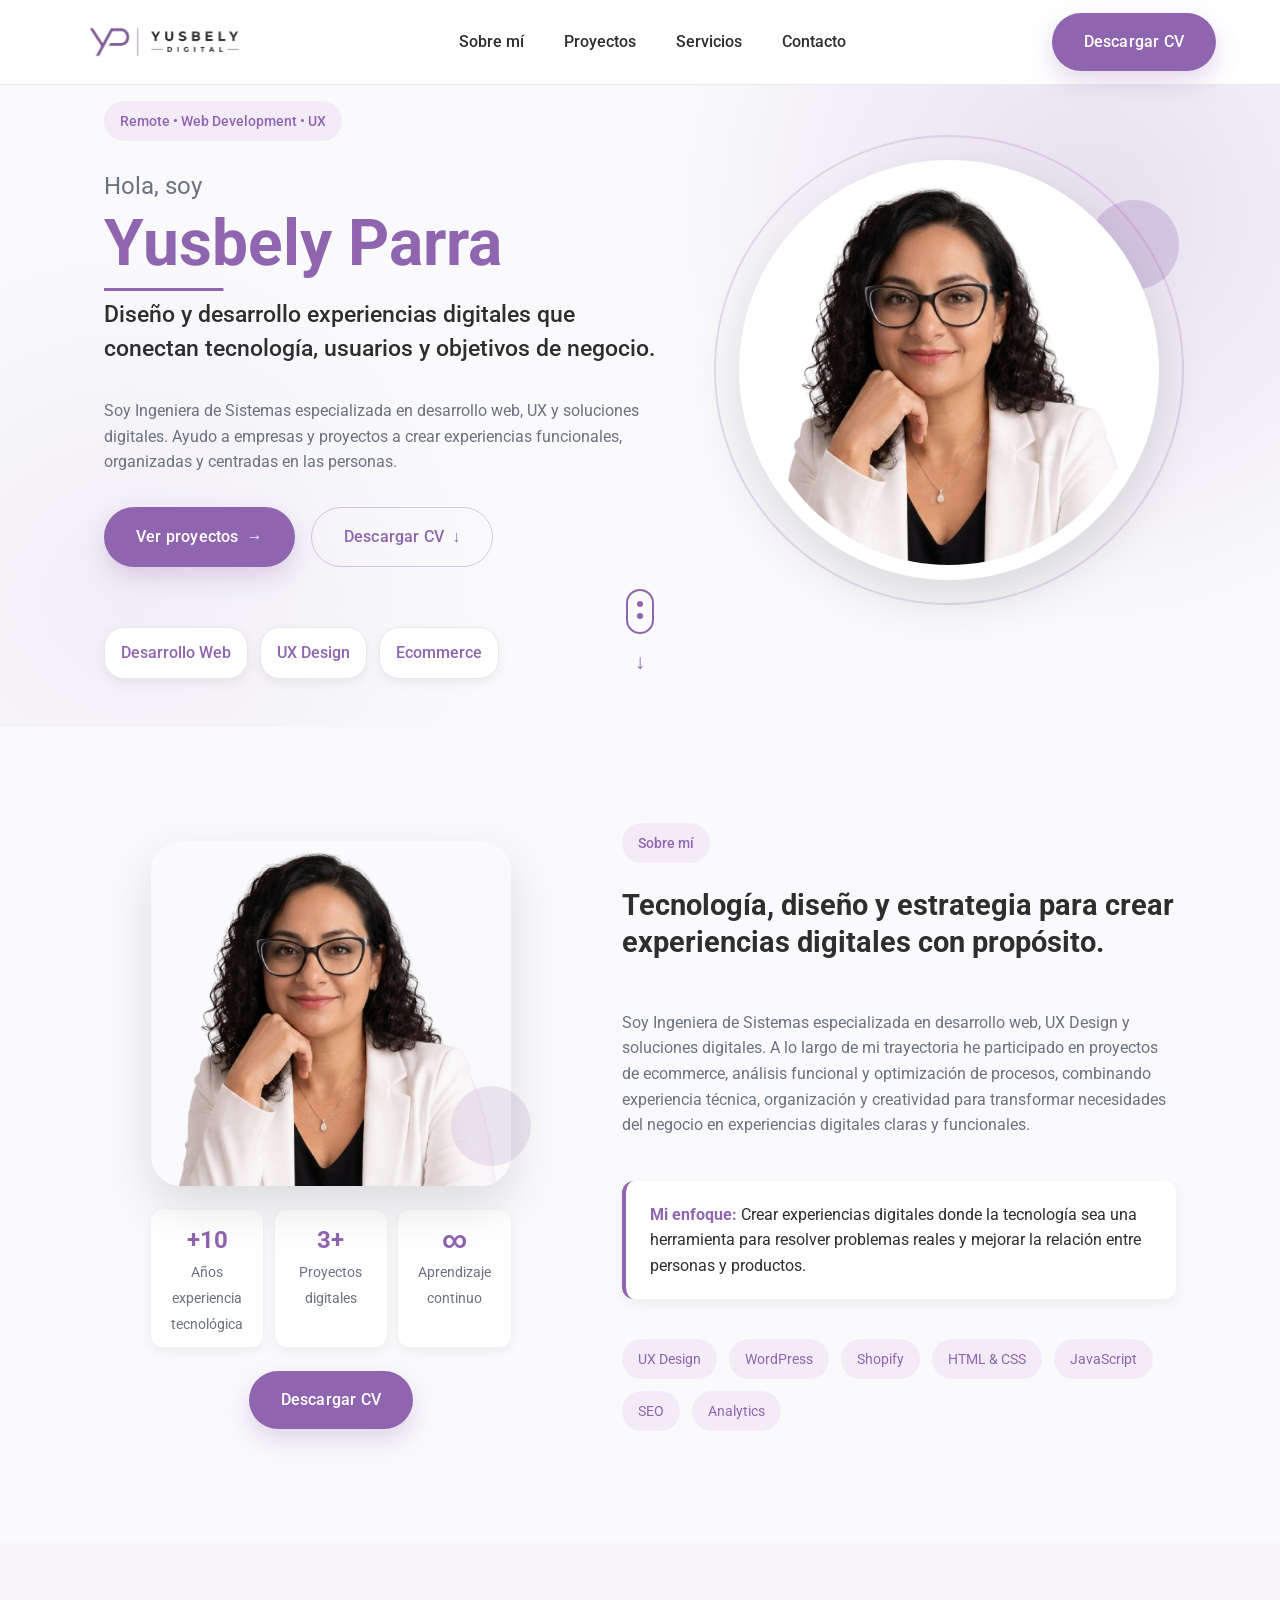
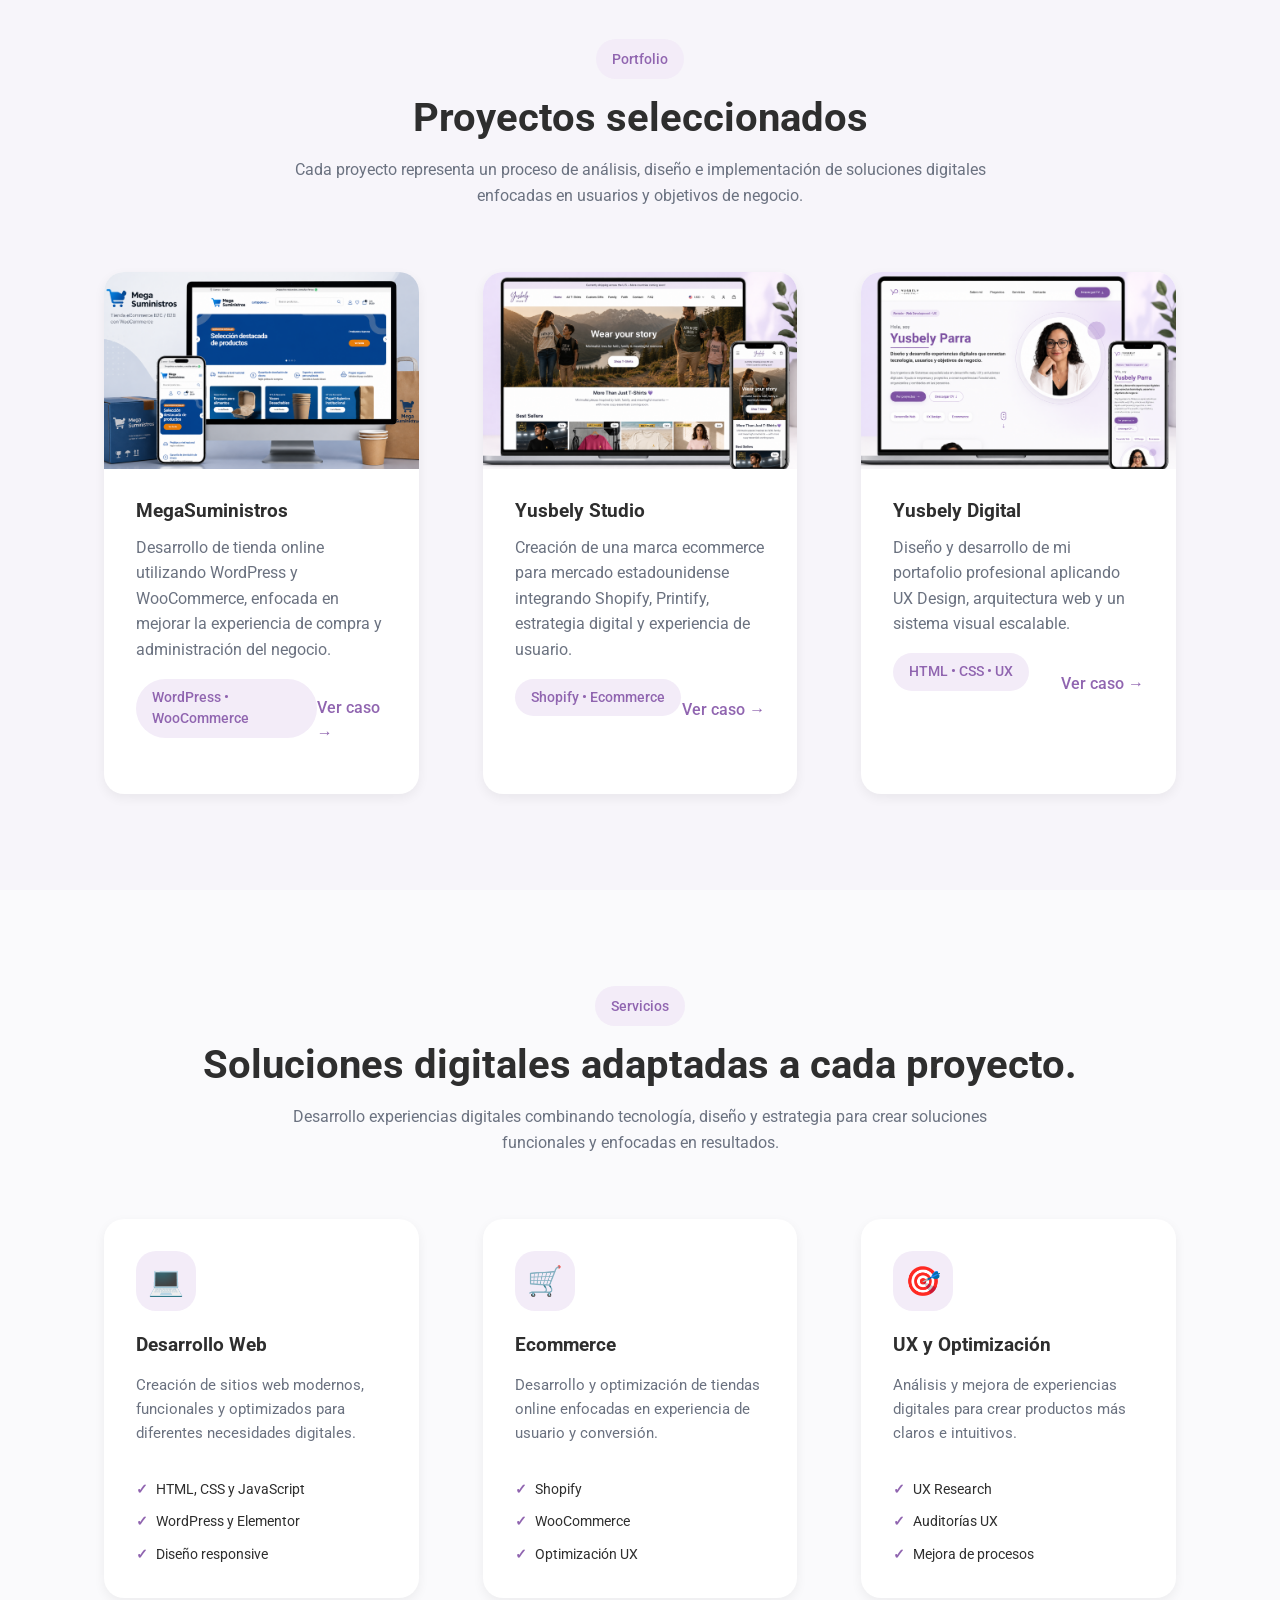
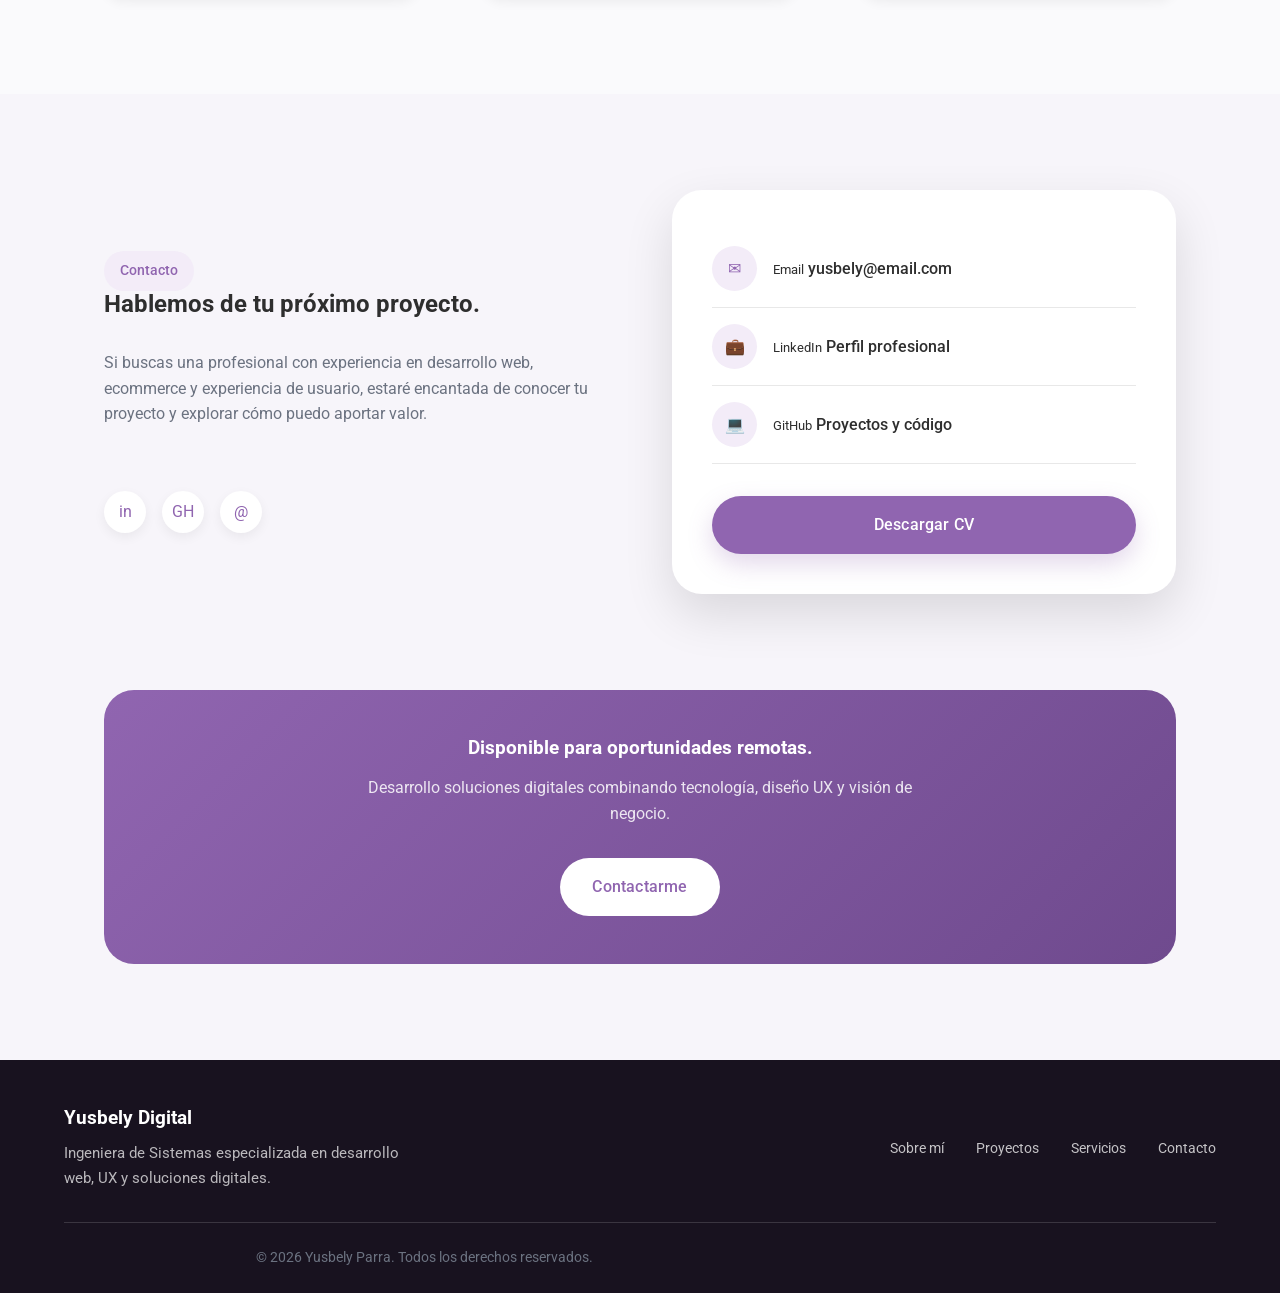
==== index.html @ bcae9390 "Add case study pages for MegaSuministros, Yusbely Digital, and Yusbely Studio; update image assets a" ====
<!DOCTYPE html>
<html lang="es">

<head>

<meta charset="UTF-8">

<meta name="viewport" content="width=device-width, initial-scale=1.0">


<meta name="description"
content="Portafolio profesional de Yusbely Parra, Ingeniera de Sistemas especializada en UX Design, desarrollo web, ecommerce y soluciones digitales.">


<meta name="author" content="Yusbely Parra">


<link rel="icon" href="assets/images/favicon.ico">


<!-- Google Fonts -->

<link rel="preconnect" href="https://fonts.googleapis.com">

<link rel="preconnect" href="https://fonts.gstatic.com" crossorigin>


<link href="https://fonts.googleapis.com/css2?family=Roboto:wght@300;400;500;700&display=swap"
rel="stylesheet">


<!-- Main CSS -->

<link rel="stylesheet" href="assets/css/style.css">


<title>
Yusbely Digital | UX Design & Web Development
</title>


</head>


<body>



<!--==================================================
  HEADER
==================================================-->


<header class="header">


    <div class="container">


        <div class="header-content">



            <!-- Logo -->


            <a href="#" class="logo" aria-label="Yusbely Digital">


                <img 
                src="assets/images/logo.png"
                alt="Yusbely Digital Logo">


            </a>




            <!-- Navigation -->


            <nav class="main-nav" aria-label="Navegación principal">


                <ul class="nav-list">


                    <li>

                        <a href="#about">
                            Sobre mí
                        </a>

                    </li>



                    <li>

                        <a href="#projects">
                            Proyectos
                        </a>

                    </li>



                    <li>

                        <a href="#services">
                            Servicios
                        </a>

                    </li>



                    <li>

                        <a href="#contact">
                            Contacto
                        </a>

                    </li>


                </ul>


            </nav>





            <!-- Header Action -->


            <div class="header-actions">


                <a href="#" class="btn btn-primary">

                    Descargar CV

                </a>


            </div>




        </div>


    </div>


</header>



<main>


<!--==================================================
  HERO
==================================================-->


<section id="hero" class="hero section">


    <div class="container">


        <div class="hero-container">



            <!-- Hero Content -->


            <div class="hero-content">


                <span class="hero-badge">

                    Remote • Web Development • UX

                </span>




                <h1 class="hero-title">


                    <span class="hero-greeting">

                        Hola, soy

                    </span>



                    <span class="hero-title-highlight">

                        Yusbely Parra

                    </span>


                </h1>





                <h2 class="hero-lead">


                    Diseño y desarrollo experiencias digitales
                    que conectan tecnología, usuarios y objetivos
                    de negocio.


                </h2>



                <p class="hero-description">


                    Soy Ingeniera de Sistemas especializada en desarrollo web,
                    UX y soluciones digitales. Ayudo a empresas y proyectos a
                    crear experiencias funcionales, organizadas y centradas en
                    las personas.


                </p>



                <div class="hero-actions">



                    <a href="#projects" class="btn btn-primary">

                      Ver proyectos

                    <span>→</span>

                    </a>




                    <a href="#" class="btn btn-secondary">

                      Descargar CV

                    <span>↓</span>

                    </a>



                </div>




                <div class="hero-highlights">



                    <div class="highlight-item">
                        Desarrollo Web
                    </div>


                    <div class="highlight-item">
                        UX Design
                    </div>


                    <div class="highlight-item">
                        Ecommerce
                    </div>




                </div>





            </div>



            <!-- Hero Visual -->



            <div class="hero-visual">



                <div class="hero-image-wrapper">


                    <img
                    src="assets/images/profile.png"
                    alt="Yusbely Parra profesional UX y desarrollo web"
                    class="hero-image">



                </div>



            </div>





        </div>




        <!-- Scroll Indicator -->


        <div class="hero-scroll">


            <a href="#about"
            aria-label="Continuar a sección Sobre mí">


                <span></span>


            </a>


        </div>





    </div>



</section>

<!-- Componente Nro. 1 About -->

<!--==================================================
  ABOUT
==================================================-->


<section id="about" class="about section">


    <div class="container">


        <div class="about-container">



            <!-- About Image -->


            <div class="about-image">

              <div class="about-photo">


             <img
              src="assets/images/profile.png"
              alt="Yusbely Parra Ingeniera de Sistemas y UX Designer">


            </div>
              
              
              
              
                <!-- Stats -->


                <div class="about-stats">



                    <div class="about-stat">


                        <span class="about-stat-number">

                            +10

                        </span>


                        <span class="about-stat-label">

                            Años experiencia tecnológica

                        </span>


                    </div>



                    <div class="about-stat">


                        <span class="about-stat-number">

                            3+

                        </span>


                        <span class="about-stat-label">

                            Proyectos digitales

                        </span>


                    </div>


                    <div class="about-stat">


                        <span class="about-stat-number">

                            ∞

                        </span>


                        <span class="about-stat-label">

                            Aprendizaje continuo

                        </span>


                    </div>



                </div>



                <a href="#" class="btn btn-primary">


                    Descargar CV


                </a>



            </div>


            <!-- About Content -->


            <div class="about-content">



                <div class="section-header">



                    <span class="section-badge">

                        Sobre mí

                    </span>


                    <h2 class="section-title">


                        Tecnología, diseño y estrategia para crear
                        experiencias digitales con propósito.


                    </h2>


                </div>


            <p class="section-description">

    Soy Ingeniera de Sistemas especializada en desarrollo web,
    UX Design y soluciones digitales. A lo largo de mi trayectoria
    he participado en proyectos de ecommerce, análisis funcional
    y optimización de procesos, combinando experiencia técnica,
    organización y creatividad para transformar necesidades del
    negocio en experiencias digitales claras y funcionales.

           </p>



                <!-- Professional Highlight -->


                <div class="about-highlight">

                    <strong>

                        Mi enfoque:

                    </strong>

                    Crear experiencias digitales donde la tecnología sea
                    una herramienta para resolver problemas reales y mejorar
                    la relación entre personas y productos.


                </div>



                <!-- Skills -->


                <div class="about-skills">



                    <span>
                        UX Design
                    </span>



                    <span>
                        WordPress
                    </span>



                    <span>
                        Shopify
                    </span>



                    <span>
                        HTML & CSS
                    </span>



                    <span>
                        JavaScript
                    </span>



                    <span>
                        SEO
                    </span>



                    <span>
                        Analytics
                    </span>



                </div>



            </div>






        </div>



    </div>



</section>


<!-- Componente Nro. 2 Projects -->

<!--==================================================
  PROJECTS
==================================================-->


<!-- ================================================
     PROJECTS SECTION
================================================ -->


<section id="projects" class="section projects">


    <div class="container">


        <!-- Section Header -->

        <div class="section-header">


            <span class="section-badge">

                Portfolio

            </span>


            <h2 class="section-title">

                Proyectos seleccionados

            </h2>


            <p class="section-description">

                Cada proyecto representa un proceso de análisis,
                diseño e implementación de soluciones digitales
                enfocadas en usuarios y objetivos de negocio.

            </p>


        </div>




        <!-- Projects Grid -->


        <div class="projects-grid">



            <!-- Project 1 -->


            <article class="project-card">


                <div class="project-image">


                    <img 
                    src="assets/images/megasuministros.png"
                    alt="Proyecto MegaSuministros ecommerce">


                </div>



                <div class="project-content">


                    <h3>

                        MegaSuministros

                    </h3>



                    <p>

                        Desarrollo de tienda online utilizando
                        WordPress y WooCommerce, enfocada en mejorar
                        la experiencia de compra y administración
                        del negocio.

                    </p>



                    <div class="project-meta">


                        <span class="project-category">

                            WordPress • WooCommerce

                        </span>


            <a href="projects/mega-suministros.html" class="project-link">
                    Ver caso →
            </a>


                    </div>


                </div>


            </article>





            <!-- Project 2 -->


            <article class="project-card">


                <div class="project-image">


                    <img 
                    src="assets/images/yusbelystudio.png"
                    alt="Proyecto Yusbely Studio ecommerce">


                </div>



                <div class="project-content">


                    <h3>

                        Yusbely Studio

                    </h3>



                    <p>

                        Creación de una marca ecommerce para
                        mercado estadounidense integrando Shopify,
                        Printify, estrategia digital y experiencia
                        de usuario.

                    </p>



                    <div class="project-meta">


                        <span class="project-category">

                            Shopify • Ecommerce

                        </span>



                        <a href="projects/yusbely-studio.html" class="project-link">

                            Ver caso →

                        </a>


                    </div>


                </div>


            </article>





            <!-- Project 3 -->


            <article class="project-card">


                <div class="project-image">


                    <img 
                    src="assets/images/yusbelydigital.png"
                    alt="Proyecto portafolio Yusbely Digital">


                </div>



                <div class="project-content">


                    <h3>

                        Yusbely Digital

                    </h3>



                    <p>

                        Diseño y desarrollo de mi portafolio
                        profesional aplicando UX Design,
                        arquitectura web y un sistema visual
                        escalable.

                    </p>



                    <div class="project-meta">


                        <span class="project-category">

                            HTML • CSS • UX

                        </span>



                        <a href="projects/yusbely-digital.html" class="project-link">

                            Ver caso →

                        </a>


                    </div>


                </div>


            </article>



        </div>


    </div>


</section>

<!-- Componente Nro. 3 Services -->


<!--==================================================
  SERVICES
==================================================-->


<!-- ================================================
     SERVICES SECTION
================================================ -->


<section id="services" class="section services">


<div class="container">


    <!-- Section Header -->


    <div class="section-header">


        <span class="section-badge">

            Servicios

        </span>


        <h2 class="section-title">

            Soluciones digitales adaptadas a cada proyecto.

        </h2>


        <p class="section-description">

            Desarrollo experiencias digitales combinando
            tecnología, diseño y estrategia para crear
            soluciones funcionales y enfocadas en resultados.

        </p>


    </div>




    <!-- Services Grid -->


    <div class="services-grid">



        <!-- Service 1 -->


        <article class="service-card">


            <div class="service-icon">

                💻

            </div>


            <h3>

                Desarrollo Web

            </h3>


            <p>

                Creación de sitios web modernos,
                funcionales y optimizados para
                diferentes necesidades digitales.

            </p>



            <ul class="service-list">


                <li>

                    HTML, CSS y JavaScript

                </li>


                <li>

                    WordPress y Elementor

                </li>


                <li>

                    Diseño responsive

                </li>


            </ul>


        </article>





        <!-- Service 2 -->


        <article class="service-card">


            <div class="service-icon">

                🛒

            </div>


            <h3>

                Ecommerce

            </h3>


            <p>

                Desarrollo y optimización de tiendas
                online enfocadas en experiencia de
                usuario y conversión.

            </p>



            <ul class="service-list">


                <li>

                    Shopify

                </li>


                <li>

                    WooCommerce

                </li>


                <li>

                    Optimización UX

                </li>


            </ul>


        </article>





        <!-- Service 3 -->


        <article class="service-card">


            <div class="service-icon">

                🎯

            </div>


            <h3>

                UX y Optimización

            </h3>


            <p>

                Análisis y mejora de experiencias
                digitales para crear productos más
                claros e intuitivos.

            </p>



            <ul class="service-list">


                <li>

                    UX Research

                </li>


                <li>

                    Auditorías UX

                </li>


                <li>

                    Mejora de procesos

                </li>


            </ul>


        </article>



    </div>


</div>


</section>



<!-- Componente Nro. 4 Contact -->

<!--==================================================
  CONTACT
==================================================-->


<!-- ================================================
     CONTACT SECTION
================================================ -->


<section id="contact" class="section contact">


<div class="container">


<div class="contact-container">



    <!-- Contact Content -->


    <div class="contact-content">


        <span class="section-badge">

            Contacto

        </span>



        <h2>

            Hablemos de tu próximo proyecto.

        </h2>



        <p>

            Si buscas una profesional con experiencia en
            desarrollo web, ecommerce y experiencia de usuario,
            estaré encantada de conocer tu proyecto y explorar
            cómo puedo aportar valor.

        </p>



        <div class="social-links">


            <a href="#" aria-label="LinkedIn">

                in

            </a>



            <a href="#" aria-label="GitHub">

                GH

            </a>



            <a href="#" aria-label="Email">

                @

            </a>


        </div>


    </div>





    <!-- Contact Card -->


    <div class="contact-card">


        <div class="contact-item">


            <div class="contact-icon">

                ✉

            </div>


            <div>

                <small>Email</small>

                <a href="#">

                    yusbely@email.com

                </a>

            </div>


        </div>





        <div class="contact-item">


            <div class="contact-icon">

                💼

            </div>


            <div>

                <small>LinkedIn</small>

                <a href="#">

                    Perfil profesional

                </a>

            </div>


        </div>





        <div class="contact-item">


            <div class="contact-icon">

                💻

            </div>


            <div>

                <small>GitHub</small>

                <a href="#">

                    Proyectos y código

                </a>

            </div>


        </div>





        <a href="#" class="btn btn-primary">

            Descargar CV

        </a>


    </div>



</div>




<!-- Final CTA -->


<div class="contact-cta">


    <h3>

        Disponible para oportunidades remotas.

    </h3>



    <p>

        Desarrollo soluciones digitales combinando
        tecnología, diseño UX y visión de negocio.

    </p>



    <a href="#" class="btn btn-secondary">

        Contactarme

    </a>


</div>



</div>


</section>



<!--==================================================
  FOOTER
==================================================-->



<!-- ================================================
     FOOTER
================================================ -->


<footer class="footer">


<div class="container">


    <div class="footer-container">


        <!-- Brand -->


        <div class="footer-brand">


            <h3>

                Yusbely Digital

            </h3>



            <p>

                Ingeniera de Sistemas especializada en
                desarrollo web, UX y soluciones digitales.

            </p>


        </div>





        <!-- Navigation -->


        <nav class="footer-nav">


            <a href="#about">

                Sobre mí

            </a>



            <a href="#projects">

                Proyectos

            </a>



            <a href="#services">

                Servicios

            </a>



            <a href="#contact">

                Contacto

            </a>


        </nav>



    </div>




    <!-- Bottom -->


    <div class="footer-bottom">


        <p>

            © 2026 Yusbely Parra.
            Todos los derechos reservados.

        </p>


    </div>



</div>


</footer>

</body>

</html>
---- assets/css/style.css ----
/*==================================================
  YUSBELY DIGITAL
  Portfolio Website

  Author: Yusbely Parra
  Design System: YD Design System
  Version: 2.0

  Description:
  Official stylesheet for the Yusbely Digital portfolio.
  Built following a scalable component-based architecture,
  focused on maintainability, accessibility and performance.
==================================================*/


/*==================================================
  TABLE OF CONTENTS
====================================================

1. Foundation
2. Reset
3. Base
4. Typography
5. Layout
6. Components
7. Header
8. Hero
9. About
10. Projects
11. Services
12. Contact
13. Footer
14. Utilities
15. Responsive

==================================================*/


/*==================================================
  1. FOUNDATION
==================================================*/

:root {

    /*==================================================
      Brand Colors
    ==================================================*/

    --color-primary: #9065B0;
    --color-primary-dark: #6F4A8E;
    --color-primary-light: #F3ECF8;
    

/*==================================================
  Neutral Colors
==================================================*/

    --color-white: #FFFFFF;
    --color-background: #FAFAFC;
    --color-section: #F7F5FA;
    --color-border: #E8E8E8;

    /*==================================================
      Text Colors
    ==================================================*/

    --color-text: #2E2E2E;
    --color-text-light: #6B7280;

    /*==================================================
      Typography
    ==================================================*/

    --font-family: "Roboto", sans-serif;

    --font-size-xs: .875rem;
    --font-size-sm: 1rem;
    --font-size-md: 1.125rem;
    --font-size-lg: 1.5rem;
    --font-size-xl: 2.5rem;
    --font-size-xxl: 3.5rem;

    --font-light: 300;
    --font-regular: 400;
    --font-medium: 500;
    --font-bold: 700;

    /*==================================================
      Layout
    ==================================================*/

    --container-width: 1200px;
    --text-width: 720px;

    /*==================================================
      Spacing System
    ==================================================*/

    --space-xs: .5rem;
    --space-sm: 1rem;
    --space-md: 2rem;
    --space-lg: 4rem;
    --space-xl: 6rem;

    /*==================================================
      Border Radius
    ==================================================*/

    --border-radius-sm: 8px;
    --border-radius: 12px;
    --border-radius-lg: 20px;
    --border-radius-full: 999px;

    /*==================================================
      Shadows
    ==================================================*/

    --shadow-sm: 0 4px 12px rgba(0,0,0,.06);
    --shadow-md: 0 8px 24px rgba(0,0,0,.10);
    --shadow-lg: 0 20px 50px rgba(0,0,0,.12);

    /*==================================================
      Transitions
    ==================================================*/

    --transition-fast: .2s ease;
    --transition: .3s ease;
    --transition-slow: .5s ease;

}



/*==================================================
  2. RESET
==================================================*/

*,
*::before,
*::after {

    margin: 0;
    padding: 0;
    box-sizing: border-box;

}

html {

    scroll-behavior: smooth;

}

body {

    min-height: 100vh;

}

img {

    display: block;
    max-width: 100%;

}

picture {

    display: block;

}

a {

    text-decoration: none;
    color: inherit;

}

ul,
ol {

    list-style: none;

}

button,
input,
textarea,
select {

    font: inherit;

}

button {

    border: none;
    background: none;
    cursor: pointer;

}



/*==================================================
  3. BASE
==================================================*/

body {

    font-family: var(--font-family);

    font-size: var(--font-size-sm);

    font-weight: var(--font-regular);

    line-height: 1.6;

    color: var(--color-text);

    background: var(--color-background);

    -webkit-font-smoothing: antialiased;

}

main {

    overflow: hidden;

}

section {

    position: relative;

}


::selection {

    background: var(--color-primary);

    color: var(--color-white);

}



/*==================================================
  4. TYPOGRAPHY
==================================================*/

h1,
h2,
h3,
h4 {

    font-weight: var(--font-bold);

    line-height: 1.15;

    color: var(--color-text);

}

.hero-title {

    font-size: clamp(2.8rem, 5vw, 4rem);

}

.section-title {

    font-size: var(--font-size-xl);

}

.about-content .section-title {

    font-size:1.8rem;

    line-height:1.35;

    margin-bottom:1rem;

}



.subtitle {

    font-size: var(--font-size-lg);

}

p {

    max-width: var(--text-width);

    color: var(--color-text-light);

}

.section-description {

    max-width: 700px;

    margin-inline: auto;

}

.highlight {

    color: var(--color-primary);

}

.text-small {

    font-size: var(--font-size-xs);

}

.link {

    color: var(--color-primary);

    transition: var(--transition);

}

.link:hover {

    color: var(--color-primary-dark);

}

/*==================================================
  5. LAYOUT
==================================================*/

/*==================================================
  Section
==================================================*/

.section {

    padding: var(--space-xl) 5rem;

}

.hero.section {

    padding-top: 0rem;

    padding-bottom: 1rem;

}

/*==================================================
  Grid System
==================================================*/

.grid {

    display: grid;

    gap: var(--space-md);

}

.grid-2 {

    grid-template-columns: repeat(2, 1fr);

}

.grid-3 {

    grid-template-columns: repeat(3, 1fr);

}

.grid-auto {

    grid-template-columns: repeat(auto-fit, minmax(320px, 1fr));

}

/*==================================================
  Flex Utilities
==================================================*/

.flex {

    display: flex;

}

.flex-column {

    display: flex;

    flex-direction: column;

}

.flex-center {

    display: flex;

    justify-content: center;

    align-items: center;

}

.flex-between {

    display: flex;

    justify-content: space-between;

    align-items: center;

}

/*==================================================
  Section Layout
==================================================*/

.section-header {

    display: flex;

    flex-direction: column;

    align-items: center;

    gap: var(--space-sm);

    margin-bottom: var(--space-lg);

    text-align: center;

}

.section-content {

    width: 100%;

}



/*==================================================
  6. COMPONENTS
==================================================*/


/*==================================================
  Buttons
==================================================*/

.btn {

    display: inline-flex;

    justify-content: center;

    align-items: center;

    gap: .5rem;

    padding: 1rem 2rem;

    border-radius: var(--border-radius-full);

    font-weight: var(--font-medium);

    letter-spacing: .2px;

    transition: var(--transition);

}

.btn-primary {

    background: var(--color-primary);

    color: var(--color-white);

    box-shadow: 0 10px 25px rgba(144,101,176,.25);

}

.btn-primary:hover {

    background: var(--color-primary-dark);

    transform: translateY(-3px);

    box-shadow: var(--shadow-md);

}

.btn-secondary {

    border: 1px solid rgba(144,101,176,.35);

    color: var(--color-primary);

    background: transparent;

}

.btn-secondary:hover {

    background: var(--color-primary);

    color: var(--color-white);

}



/*==================================================
  Badges
==================================================*/

.hero-badge,
.section-badge {

    display: inline-flex;

    align-items: center;

    width: fit-content;

    padding: .55rem 1rem;

    border-radius: var(--border-radius-full);

    background: var(--color-primary-light);

    color: var(--color-primary);

    font-size: var(--font-size-xs);

    font-weight: var(--font-medium);

}



/*==================================================
  Cards
==================================================*/

.card,
.project-card,
.service-card {

    background: var(--color-white);

    padding: var(--space-md);

    border-radius: var(--border-radius-lg);

    box-shadow: var(--shadow-sm);

    transition: var(--transition);

}

.card:hover,
.project-card:hover,
.service-card:hover {

    transform: translateY(-5px);

    box-shadow: var(--shadow-lg);

}



/*==================================================
  Project Tags
==================================================*/

.project-tags {

    display: inline-block;

    margin: .8rem 0;

    font-size: var(--font-size-xs);

    font-weight: var(--font-medium);

    color: var(--color-primary);

}



/*==================================================
  Skills
==================================================*/

.about-skills {

    display: flex;

    flex-wrap: wrap;

    gap: .75rem;

    margin: var(--space-md) 0;

}

.about-skills span {

    padding: .55rem 1rem;

    border-radius: var(--border-radius-full);

    background: var(--color-primary-light);

    color: var(--color-primary);

    font-size: var(--font-size-xs);

}



/*==================================================
  Hero Highlights
==================================================*/

.hero-highlights {

    display: flex;

    flex-wrap: wrap;

    gap: .75rem;

    margin-top: var(--space-md);

}

.highlight-item {

    padding: .75rem 1rem;

    background: var(--color-white);

    border-radius: var(--border-radius-lg);

    border:1px solid var(--color-border);

    box-shadow: var(--shadow-sm);

    transition: var(--transition-fast);

    color:var(--color-primary);

    font-weight:500;


}

.highlight-item:hover {

    transform: translateY(-3px);

}



/*==================================================
  Action Links
==================================================*/

.action-link {

    font-weight: var(--font-medium);

    color: var(--color-primary);

    transition: var(--transition);

}

.action-link:hover {

    color: var(--color-primary-dark);

}

/*==================================================
  7. HEADER
==================================================*/

.header {

    position: sticky;

    top: 0;

    z-index: 1000;

    background: rgba(255,255,255,.90);

    backdrop-filter: blur(14px);

    border-bottom: 1px solid var(--color-border);

}

.header-content {

    display: flex;

    justify-content: space-between;

    align-items: center;

    min-height: 84px;

}

.logo {

    display: flex;

    align-items: center;

    transition: var(--transition);

}

.logo img {

    width: 190px;

    height: auto;

}

.logo:hover {

    opacity: .85;

}

.main-nav .nav-list {

    display: flex;

    align-items: center;

    gap: 2.5rem;

}

.main-nav a {

    position: relative;

    font-weight: var(--font-medium);

    color: var(--color-text);

    transition: var(--transition);

}

.main-nav a:hover {

    color: var(--color-primary);

}

.main-nav a::after {

    content: "";

    position: absolute;

    left: 0;

    bottom: -8px;

    width: 0;

    height: 2px;

    background: var(--color-primary);

    transition: var(--transition);

}

.main-nav a:hover::after {

    width: 100%;

}



/*==================================================
  8. HERO
==================================================*/

.hero {

    position: relative;

    overflow: hidden;

    background:

    radial-gradient(
        circle at 85% 20%,
        rgba(144,101,176,.18),
        transparent 35%
    ),

    radial-gradient(
        circle at 10% 80%,
        rgba(144,101,176,.08),
        transparent 30%
    ),

    var(--color-background);

}

.hero-container {

    display: grid;

    grid-template-columns: 1.1fr .9fr;

    align-items: center;

    gap: 4rem;

    padding-top: 1rem;

    padding-bottom: 2rem;

}

.hero-content {

    display: flex;

    flex-direction: column;

    align-items: flex-start;

}

.hero-badge {

    margin-bottom: var(--space-md);

}

.hero-title {

    margin-bottom: 1rem;

}

.hero-greeting {

    display: block;

    font-size: 1.5rem;

    font-weight: var(--font-regular);

    color: var(--color-text-light);

}

.hero-title-highlight {

    display:inline-block;

    position:relative;

    margin-top:.4rem;

    color:var(--color-primary);

}


.hero-title-highlight::after {

    content:"";

    position:absolute;

    left:0;

    bottom:-10px;

    width:100%;

    height:3px;

    background:var(--color-primary);

    transform:scaleX(.3);

    transform-origin:left;

    animation:titleLine 2s ease infinite alternate;

}


@keyframes titleLine {

    from {

        transform:scaleX(.3);

    }


    to {

        transform:scaleX(1);

    }

}

.hero-lead {

    font-size: 1.45rem;

    font-weight: var(--font-medium);

    line-height: 1.5;

    max-width: 650px;

    margin-bottom: var(--space-md);

}

.hero-description {

    max-width: 620px;

    margin-bottom: 2rem;

}

.hero-actions {

    display: flex;

    gap: 1rem;

    margin-bottom: 1.8rem;

}

.hero-visual {

    display: flex;

    justify-content: center;

    align-items: center;

    transform:translateY(-20px);

}

.hero-image-wrapper {

    position: relative;

    width: 420px;

    height: 420px;

    border-radius: 50%;

    

    background:white;

    padding:15px;

    box-shadow: var(--shadow-lg);

    animation: floatImage 5s ease-in-out infinite;

}


.hero-image-wrapper::before {

    content:"";

    position:absolute;

    inset:-25px;

    border:2px solid rgba(144,101,176,.20);

    border-radius:50%;

    z-index:-1;

}



.hero-image-wrapper::after {

    content:"";

    position:absolute;

    width:90px;

    height:90px;

    background:rgba(144,101,176,.25);

    border-radius:50%;

    right:-20px;

    top:40px;

    z-index:-1;

}



@keyframes floatImage {


    0% {

        transform:translateY(0);

    }


    50% {

        transform:translateY(-15px);

    }


    100% {

        transform:translateY(0);

    }

}

.hero-image {

    width:100%;

    height:100%;

    object-fit:cover;

    border-radius:50%;

}

.hero-scroll {

    position: absolute;

    bottom: 3rem;

    left: 50%;

    transform: translateX(-50%);

}

.hero-scroll span {

    display: block;

    width: 28px;

    height: 45px;

    border: 2px solid var(--color-primary);

    border-radius: 30px;

    position: relative;

}

.hero-scroll span::before {

    content:"";

    position:absolute;

    top:10px;

    left:50%;

    transform:translateX(-50%);

    width:6px;

    height:6px;

    background:var(--color-primary);

    border-radius:50%;

    animation:scrollMove 2s infinite;

}

.hero-scroll span::after {

    content:"";

    position:absolute;

    top:22px;

    left:50%;

    transform:translateX(-50%);

    width:6px;

    height:6px;

    background:var(--color-primary);

    border-radius:50%;

}

.hero-scroll a::after {

    content:"↓";

    display:block;

    text-align:center;

    margin-top:12px;

    font-size:1.3rem;

    color:var(--color-primary);

    animation:arrowMove 2s infinite;

}


@keyframes arrowMove {

    0% {

        transform:translateY(0);

    }


    50% {

        transform:translateY(8px);

    }


    100% {

        transform:translateY(0);

    }

}


@keyframes scrollArrow {


0% {

transform:translateY(0);

opacity:.5;

}


50% {

transform:translateY(8px);

opacity:1;

}


100% {

transform:translateY(0);

opacity:.5;

}


}

@keyframes scrollDown {

    0% {

        opacity: 0;

        transform: translate(-50%,0);

    }

    50% {

        opacity: 1;

    }

    100% {

        opacity: 0;

        transform: translate(-50%,16px);

    }

}

@keyframes floatImage {

    0% {

        transform:translateY(0);

    }

    50% {

        transform:translateY(-12px);

    }

    100% {

        transform:translateY(0);

    }

}


/*==================================================
  9. ABOUT SECTION
==================================================*/


.about {

    background: var(--color-background);

}


/*==================================================
  ABOUT CONTAINER
==================================================*/

.about-container {

    display:grid;

    grid-template-columns:.9fr 1.1fr;

    align-items:center;

    gap:4rem;

}



/*==================================================
  ABOUT IMAGE
==================================================*/


.about-image {

    position: relative;

    display:flex;

    flex-direction:column;

    align-items:center;

    gap:1.5rem;

}



.about-image img {

    width:100%;

    max-width:360px;

    border-radius:30px;

    box-shadow:var(--shadow-lg);

}


.about-photo {

    position:relative;

}


.about-photo::before {

    content:"";

    position:absolute;

    width:120px;

    height:120px;

    background:var(--color-primary-light);

    border-radius:50%;

    top:-35px;

    left:-35px;

    z-index:-1;

}


.about-photo::after {

    content:"";

    position:absolute;

    width:80px;

    height:80px;

    background:var(--color-primary);

    opacity:.15;

    border-radius:50%;

    bottom:20px;

    right:-20px;

    z-index:1;

}



/*==================================================
  ABOUT CONTENT
==================================================*/


.about-content {

    display:flex;

    flex-direction:column;

    align-items:flex-start;

}



.about-content .section-header {

    align-items:flex-start;

    text-align:left;

    margin-bottom:2rem;

}



.about-content .section-badge {

    margin-bottom:.5rem;

}



.about-content .section-title {

    font-size:2.2rem;

    line-height:1.2;

    margin-bottom:1rem;

}



.about-content p {

    margin-bottom:1.2rem;

}



/*==================================================
  ABOUT HIGHLIGHT
==================================================*/


.about-highlight {

    width:100%;

    padding:1.3rem 1.5rem;

    background:var(--color-white);

    border-left:4px solid var(--color-primary);

    border-radius:var(--border-radius);

    box-shadow:var(--shadow-sm);

    margin:1.5rem 0;

}



.about-highlight strong {

    color:var(--color-primary);

}



/*==================================================
  ABOUT SKILLS
==================================================*/


.about-skills {

    margin:1rem 0;

}



/*==================================================
  ABOUT STATS
==================================================*/


.about-stats {

    display:grid;

    grid-template-columns:repeat(3,1fr);

    gap:.7rem;

    width:100%;

    max-width:360px;

}



.about-stat {

    padding:.7rem;

    background:var(--color-white);

    border-radius:var(--border-radius);

    text-align:center;

    box-shadow:var(--shadow-sm);

}



.about-stat-number {

    display:block;

    font-size:1.5rem;

    font-weight:var(--font-bold);

    color:var(--color-primary);

}



.about-stat-label {

    font-size:var(--font-size-xs);

    color:var(--color-text-light);

}

.about-cv {

    align-self:center;

}



/*==================================================
  ABOUT BUTTON
==================================================*/


.about-content .btn {

    margin-top:.5rem;

}


/*==================================================
  10. PROJECTS SECTION
==================================================*/


.projects {

    background: var(--color-section);

}



.projects-grid {

    display: grid;

    grid-template-columns: repeat(3,1fr);

    gap: var(--space-lg);

}



/*==================================================
  PROJECT CARD PREMIUM
==================================================*/


.project-card {

    display: flex;

    flex-direction: column;

    overflow: hidden;

    padding: 0;

}



.project-image {

    overflow: hidden;

    aspect-ratio: 16 / 10;

}


.project-image img {

    width:100%;

    height:100%;

    object-fit:cover;

    transition: transform .5s ease;

    filter: saturate(.95);

}

.project-card:hover .project-image img {

    transform: scale(1.08);

}



.project-content {

    padding: var(--space-md);

}



.project-content h3 {

    margin-bottom:.75rem;

}



.project-content p {

    margin-bottom:1rem;

}



/*==================================================
  PROJECT META
==================================================*/


.project-meta {

    display:flex;

    justify-content:space-between;

    align-items:center;

    margin-top:1rem;

}



.project-category {

    font-size:var(--font-size-xs);

    font-weight:var(--font-medium);

    color:var(--color-primary);

}



.project-link {

    display:inline-flex;

    align-items:center;

    gap:.4rem;

    font-weight:var(--font-medium);

    color:var(--color-primary);

    transition: var(--transition);

}


.project-link:hover {

    gap:.7rem;

}


/*==================================================
  11. SERVICES SECTION
==================================================*/


.services {

    background: var(--color-background);

}



.services-grid {

    display:grid;

    grid-template-columns:repeat(3,1fr);

    gap:var(--space-lg);

}



/*==================================================
  SERVICE CARD
==================================================*/


.service-card {

    position:relative;

    padding:2rem;

    display:flex;

    flex-direction:column;

    gap:1rem;

}



.service-icon {

    width:60px;

    height:60px;

    display:flex;

    justify-content:center;

    align-items:center;

    border-radius:20px;

    background:var(--color-primary-light);

    color:var(--color-primary);

    font-size:1.8rem;

}



.service-card h3 {

    margin-top:.5rem;

}



.service-card p {

    font-size:.95rem;

}



.service-list {

    margin-top:1rem;

    display:flex;

    flex-direction:column;

    gap:.6rem;

}



.service-list li {

    display:flex;

    align-items:center;

    gap:.5rem;

    font-size:.9rem;

}



.service-list li::before {

    content:"✓";

    color:var(--color-primary);

    font-weight:bold;

}



/*==================================================
  12. SKILLS SECTION
==================================================*/


.skills {

    background:var(--color-section);

}



.skills-container {

    display:grid;

    grid-template-columns:1fr 1fr;

    gap:4rem;

    align-items:start;

}



.skills-intro {

    max-width:500px;

}



.skills-groups {

    display:flex;

    flex-direction:column;

    gap:1.5rem;

}



.skill-group {

    background:var(--color-white);

    padding:1.5rem;

    border-radius:var(--border-radius);

    box-shadow:var(--shadow-sm);

}



.skill-group h3 {

    margin-bottom:1rem;

    color:var(--color-primary);

}



.skill-tags {

    display:flex;

    flex-wrap:wrap;

    gap:.7rem;

}



.skill-tag {

    padding:.5rem .9rem;

    background:var(--color-primary-light);

    border-radius:var(--border-radius-full);

    font-size:.85rem;

    color:var(--color-primary);

}



/*==================================================
  EXPERIENCE TIMELINE
==================================================*/


.experience {

    position:relative;

}



.timeline {

    position:relative;

    display:flex;

    flex-direction:column;

    gap:2rem;

}



.timeline-item {

    display:grid;

    grid-template-columns:180px 1fr;

    gap:2rem;

}



.timeline-date {

    font-weight:var(--font-medium);

    color:var(--color-primary);

}



.timeline-content {

    background:var(--color-white);

    padding:1.5rem;

    border-radius:var(--border-radius);

    box-shadow:var(--shadow-sm);

}



.timeline-content h3 {

    margin-bottom:.5rem;

}



.timeline-content p {

    margin:0;

}


/*==================================================
  14. CONTACT SECTION
==================================================*/


.contact {

    background: var(--color-section);

}


.contact-container {

    display:grid;

    grid-template-columns:1fr 1fr;

    gap:4rem;

    align-items:center;

}



.contact-content {

    max-width:520px;

}



.contact-content h2 {

    margin-bottom:var(--space-md);

}



.contact-content p {

    margin-bottom:var(--space-lg);

}



/*==================================================
  CONTACT CARD
==================================================*/


.contact-card {

    background:var(--color-white);

    padding:2.5rem;

    border-radius:30px;

    box-shadow:var(--shadow-lg);

}

.contact-card .btn {

    margin-top:2rem;

    width:100%;

}



.contact-item {

    display:flex;

    align-items:center;

    gap:1rem;

    padding:1rem 0;

    border-bottom:1px solid var(--color-border);

}



.contact-item:last-child {

    border-bottom:none;

}



.contact-icon {

    width:45px;

    height:45px;

    display:flex;

    justify-content:center;

    align-items:center;

    border-radius:50%;

    background:var(--color-primary-light);

    color:var(--color-primary);

}



.contact-item a {

    color:var(--color-text);

    font-weight:var(--font-medium);

}



.contact-item a:hover {

    color:var(--color-primary);

}



/*==================================================
  SOCIAL LINKS
==================================================*/


.social-links {

    display:flex;

    gap:1rem;

    margin-top:var(--space-md);

}



.social-links a {

    width:42px;

    height:42px;

    display:flex;

    justify-content:center;

    align-items:center;

    border-radius:50%;

    background:var(--color-white);

    color:var(--color-primary);

    box-shadow:var(--shadow-sm);

    transition:var(--transition);

}



.social-links a:hover {

    background:var(--color-primary);

    color:var(--color-white);

    transform:translateY(-4px);

}



/*==================================================
  FINAL CTA
==================================================*/


.contact-cta {

    margin-top:var(--space-xl);

    padding:3rem;

    border-radius:30px;

    background:

     linear-gradient(
     135deg,
     var(--color-primary),
     var(--color-primary-dark)
     );

    color:var(--color-white);

    text-align:center;

}

.case-section .contact-cta {

    margin-top:0;

}

.contact-cta .btn-secondary {

    background:var(--color-white);

    color:var(--color-primary);

    border:none;

}



.contact-cta h3 {

    color:var(--color-white);

    margin-bottom:1rem;

}



.contact-cta p {

    color:rgba(255,255,255,.85);

    max-width:600px;

    margin:0 auto 2rem;

}



/*==================================================
  15. FOOTER
==================================================*/


.footer {

    background:#18121f;

    color:white;

    padding:3rem 0 1.5rem;

}



.footer-container {

    display:flex;

    justify-content:space-between;

    align-items:center;

    gap:2rem;

}

.footer-brand {

    max-width:350px;

}


.footer-brand h3 {

    color:var(--color-white);

    margin-bottom:.75rem;

}


.footer-brand p {

    color:rgba(255,255,255,.7);

    font-size:.95rem;

}

.footer-nav {

    display:flex;

    gap:2rem;

}



.footer-nav a {

    color:rgba(255,255,255,.75);

    font-size:.9rem;

}



.footer-nav a:hover {

    color:white;

}



.footer-bottom {

    margin-top:2rem;

    padding-top:1.5rem;

    border-top:1px solid rgba(255,255,255,.15);

    text-align:center;

    font-size:.85rem;

    color:rgba(255,255,255,.6);

}


/*==================================================
  16. RESPONSIVE DESIGN
==================================================*/


/*==================================================
  LARGE TABLETS
==================================================*/


@media (max-width: 1024px) {


    /* GLOBAL */

    .section {

        padding:4rem 0;

    }



    /* HEADER */


    .header-content {

        min-height:75px;

    }



    .logo img {

        width:160px;

    }



    .main-nav .nav-list {

        gap:1.5rem;

    }



    /* HERO */


    .hero-container {

        grid-template-columns:1fr;

        gap:3rem;

        text-align:center;

        padding:4rem 0;

    }



    .hero-content {

        align-items:center;

    }



    .hero-description,
    .hero-lead {

        max-width:700px;

    }



    .hero-visual {

        order:-1;

    }



    .hero-image-wrapper {

        width:360px;

    }



    /* ABOUT */


    .about-container {

        grid-template-columns:1fr;

        text-align:center;

    }



    .about-content {

        align-items:center;

    }



    .about-image {

        display:flex;

        justify-content:center;

    }



    /* PROJECTS */


    .projects-grid {

        grid-template-columns:repeat(2,1fr);

    }



    /* SERVICES */


    .services-grid {

        grid-template-columns:repeat(2,1fr);

    }



    /* SKILLS */


    .skills-container {

        grid-template-columns:1fr;

        gap:2rem;

    }



    /* CONTACT */


    .contact-container {

        grid-template-columns:1fr;

    }



    .footer-container {

        flex-direction:column;

        text-align:center;

    }


}





/*==================================================
  MOBILE DEVICES
==================================================*/


@media (max-width:768px) {



    /* TYPOGRAPHY */


    h1 {

        font-size:2.4rem;

    }



    h2 {

        font-size:2rem;

    }



    h3 {

        font-size:1.3rem;

    }



    /* HEADER */


    .header-content {

        min-height:70px;

    }



    .logo img {

        width:140px;

    }



    .main-nav {

        display:none;

    }



    /*
    Future mobile menu
    will be added here
    */



    /* HERO */


    .hero-container {

        min-height:auto;

        padding:3rem 0;

    }



    .hero-badge {

        margin-bottom:1rem;

    }



    .hero-greeting {

        font-size:1.1rem;

    }



    .hero-lead {

        font-size:1.15rem;

    }



    .hero-actions {

        flex-direction:column;

        width:100%;

    }



    .hero-actions .btn {

        width:100%;

    }



    .hero-image-wrapper {

        width:280px;

        padding:12px;

    }



    .hero-scroll {

        display:none;

    }



    /* ABOUT */


    .about-image img {

        max-width:280px;

    }



    .about-stats {

        grid-template-columns:1fr;

    }



    /* PROJECTS */


    .projects-grid {

        grid-template-columns:1fr;

    }



    .project-content {

        padding:1.2rem;

    }



    /* SERVICES */


    .services-grid {

        grid-template-columns:1fr;

    }



    .service-card {

        padding:1.5rem;

    }



    /* EXPERIENCE */


    .timeline-item {

        grid-template-columns:1fr;

        gap:.5rem;

    }



    /* CONTACT */


    .contact-card {

        padding:1.5rem;

    }



    .contact-cta {

        padding:2rem 1.5rem;

    }



    /* FOOTER */


    .footer-nav {

        flex-direction:column;

        gap:1rem;

    }


}


/*==================================================
  17. ANIMATIONS & MICROINTERACTIONS
==================================================*/


/*==================================================
  GLOBAL TRANSITIONS
==================================================*/


a,
button,
.card,
.service-card,
.project-card {

    transition: var(--transition);

}



/*==================================================
  FADE IN ANIMATION
==================================================*/


.fade-in {

    animation: fadeIn .8s ease forwards;

}



@keyframes fadeIn {


    from {

        opacity:0;

        transform:translateY(30px);

    }


    to {

        opacity:1;

        transform:translateY(0);

    }

}



/*==================================================
  SLIDE ANIMATIONS
==================================================*/


.slide-left {


    animation:slideLeft .8s ease forwards;


}



@keyframes slideLeft {


    from {

        opacity:0;

        transform:translateX(-40px);

    }


    to {

        opacity:1;

        transform:translateX(0);

    }


}



.slide-right {


    animation:slideRight .8s ease forwards;


}



@keyframes slideRight {


    from {

        opacity:0;

        transform:translateX(40px);

    }


    to {

        opacity:1;

        transform:translateX(0);

    }


}



/*==================================================
  FLOATING ELEMENT
==================================================*/


.float-animation {


    animation:floating 4s ease-in-out infinite;


}



@keyframes floating {


    0% {

        transform:translateY(0);

    }


    50% {

        transform:translateY(-10px);

    }


    100% {

        transform:translateY(0);

    }


}



/*==================================================
  IMAGE HOVER
==================================================*/


.image-hover {


    overflow:hidden;


}



.image-hover img {


    transition:transform .5s ease;


}



.image-hover:hover img {


    transform:scale(1.05);


}



/*==================================================
  BUTTON MICROINTERACTION
==================================================*/


.btn {


    position:relative;

    overflow:hidden;


}



.btn:hover {


    transform:translateY(-3px);


}



.btn:active {


    transform:translateY(0);


}



/*==================================================
  CARD INTERACTION
==================================================*/


.card:hover,
.service-card:hover,
.project-card:hover {


    cursor:pointer;


}



/*==================================================
  ACCESSIBILITY
==================================================*/


:focus-visible {


    outline:3px solid var(--color-primary);


    outline-offset:4px;


}



/*==================================================
  REDUCE MOTION
==================================================*/


@media (prefers-reduced-motion: reduce) {


    *,
    *::before,
    *::after {


        animation-duration:.01ms !important;


        animation-iteration-count:1 !important;


        transition-duration:.01ms !important;


        scroll-behavior:auto !important;


    }


}

/*==================================================
  18. UTILITY CLASSES
==================================================*/


/*==================================================
  CONTAINER SYSTEM
==================================================*/


.container {

    width:100%;

    max-width:1200px;

    margin:0 auto;

    padding-left:1.5rem;

    padding-right:1.5rem;

}




.container-sm {

    max-width:900px;

}



.container-lg {

    max-width:1400px;

}



/*==================================================
  TEXT UTILITIES
==================================================*/


.text-center {

    text-align:center;

}



.text-left {

    text-align:left;

}



.text-primary {

    color:var(--color-primary);

}



.text-light {

    color:var(--color-text-light);

}



/*==================================================
  DISPLAY UTILITIES
==================================================*/


.hidden {

    display:none !important;

}



.visible {

    display:block;

}



.flex-center {

    display:flex;

    justify-content:center;

    align-items:center;

}



/*==================================================
  SPACING UTILITIES
==================================================*/


.mt-sm {

    margin-top:var(--space-sm);

}



.mt-md {

    margin-top:var(--space-md);

}



.mt-lg {

    margin-top:var(--space-lg);

}



.mb-sm {

    margin-bottom:var(--space-sm);

}



.mb-md {

    margin-bottom:var(--space-md);

}



.mb-lg {

    margin-bottom:var(--space-lg);

}



/*==================================================
  WIDTH UTILITIES
==================================================*/


.w-full {

    width:100%;

}



.max-width-text {

    max-width:650px;

}



/*==================================================
  ACCESSIBILITY HELPER
==================================================*/


.visually-hidden {

    position:absolute;

    width:1px;

    height:1px;

    padding:0;

    margin:-1px;

    overflow:hidden;

    clip:rect(0,0,0,0);

    white-space:nowrap;

    border:0;

}


/*==================================================
  19. PROJECT CASE STUDY
==================================================*/


.project-hero {

    padding: 6rem 0 4rem;

    background:
    radial-gradient(
        circle at top right,
        rgba(144,101,176,.12),
        transparent 45%
    );

}


.project-hero-container {

    display:grid;

    grid-template-columns:1fr 1fr;

    align-items:center;

    gap:4rem;

}


.project-category {

    display:inline-flex;

    padding:.5rem 1rem;

    border-radius:999px;

    background:var(--color-primary-light);

    color:var(--color-primary);

    font-size:.85rem;

    font-weight:500;

    margin-bottom:1.5rem;

}


.project-hero h1 {

    font-size:3rem;

    margin-bottom:1.5rem;

}


.project-hero-description {

    font-size:1.1rem;

    color:var(--color-text-light);

}


.project-cover img {

    width:100%;

    border-radius:30px;

    box-shadow:var(--shadow-lg);

}



/* PROJECT INFO */


.project-info {

    padding:1rem 0;

}


.project-info-grid {

    display:grid;

    grid-template-columns:repeat(3,1fr);

    gap:1.5rem;

}


.project-info-card {

    background:white;

    padding:1.5rem;

    border-radius:var(--border-radius);

    box-shadow:var(--shadow-sm);

}


.project-info-card h3 {

    font-size:1rem;

    color:var(--color-primary);

    margin-bottom:.7rem;

}

.project-cover .action-link {

    display: inline-flex;

    margin-top: 1.5rem;

}

/* CASE STUDY BLOCKS */


.case-section {

    padding:2.5rem 0;

}


.case-title {

    font-size:2rem;

    margin-bottom:2rem;

}


.case-card {

    background:white;

    padding:2rem;

    border-radius:20px;

    box-shadow:var(--shadow-sm);

    margin-bottom:2rem;

}


.case-card h3 {

    margin-bottom:1rem;

    color:var(--color-primary-dark);

}


.case-card ul {

    list-style:disc;

    padding-left:1.5rem;

}


.case-card li {

    margin-bottom:.7rem;

    color:var(--color-text-light);

}

/* Reduce espacio antes del resultado */

.case-section + .case-section {

    padding-top:1rem;

}


/* TECHNOLOGIES */


.tech-list {

    display:flex;

    flex-wrap:wrap;

    gap:.8rem;

}


.tech-item {

    padding:.6rem 1rem;

    border-radius:999px;

    background:var(--color-primary-light);

    color:var(--color-primary);

    font-size:.85rem;

}

/*==================================================
  CASE STUDY NAV
==================================================*/


.header .main-nav a {

    font-weight: 500;

}

/*==================================================
  FOOTER LIGHT TEXT
==================================================*/

.footer-logo h3 {

    color: var(--color-white);

}


.footer-logo p {

    color: rgba(255,255,255,.75);

}

.footer-nav a {

    color: rgba(255,255,255,.75);

}


.footer-nav a:hover {

    color: var(--color-white);

}


/* RESPONSIVE */


@media(max-width:900px){


.project-hero-container {

    grid-template-columns:1fr;

}


.project-info-grid {

    grid-template-columns:1fr;

}


}



/* FIX ABOUT TITLE SIZE */

#about .section-title {

    font-size: 1.8rem !important;

    line-height: 1.3;

    max-width: 650px;

}

/* CASE HEADER FIX */

.header .main-nav .nav-list a {

    font-weight:500 !important;

}
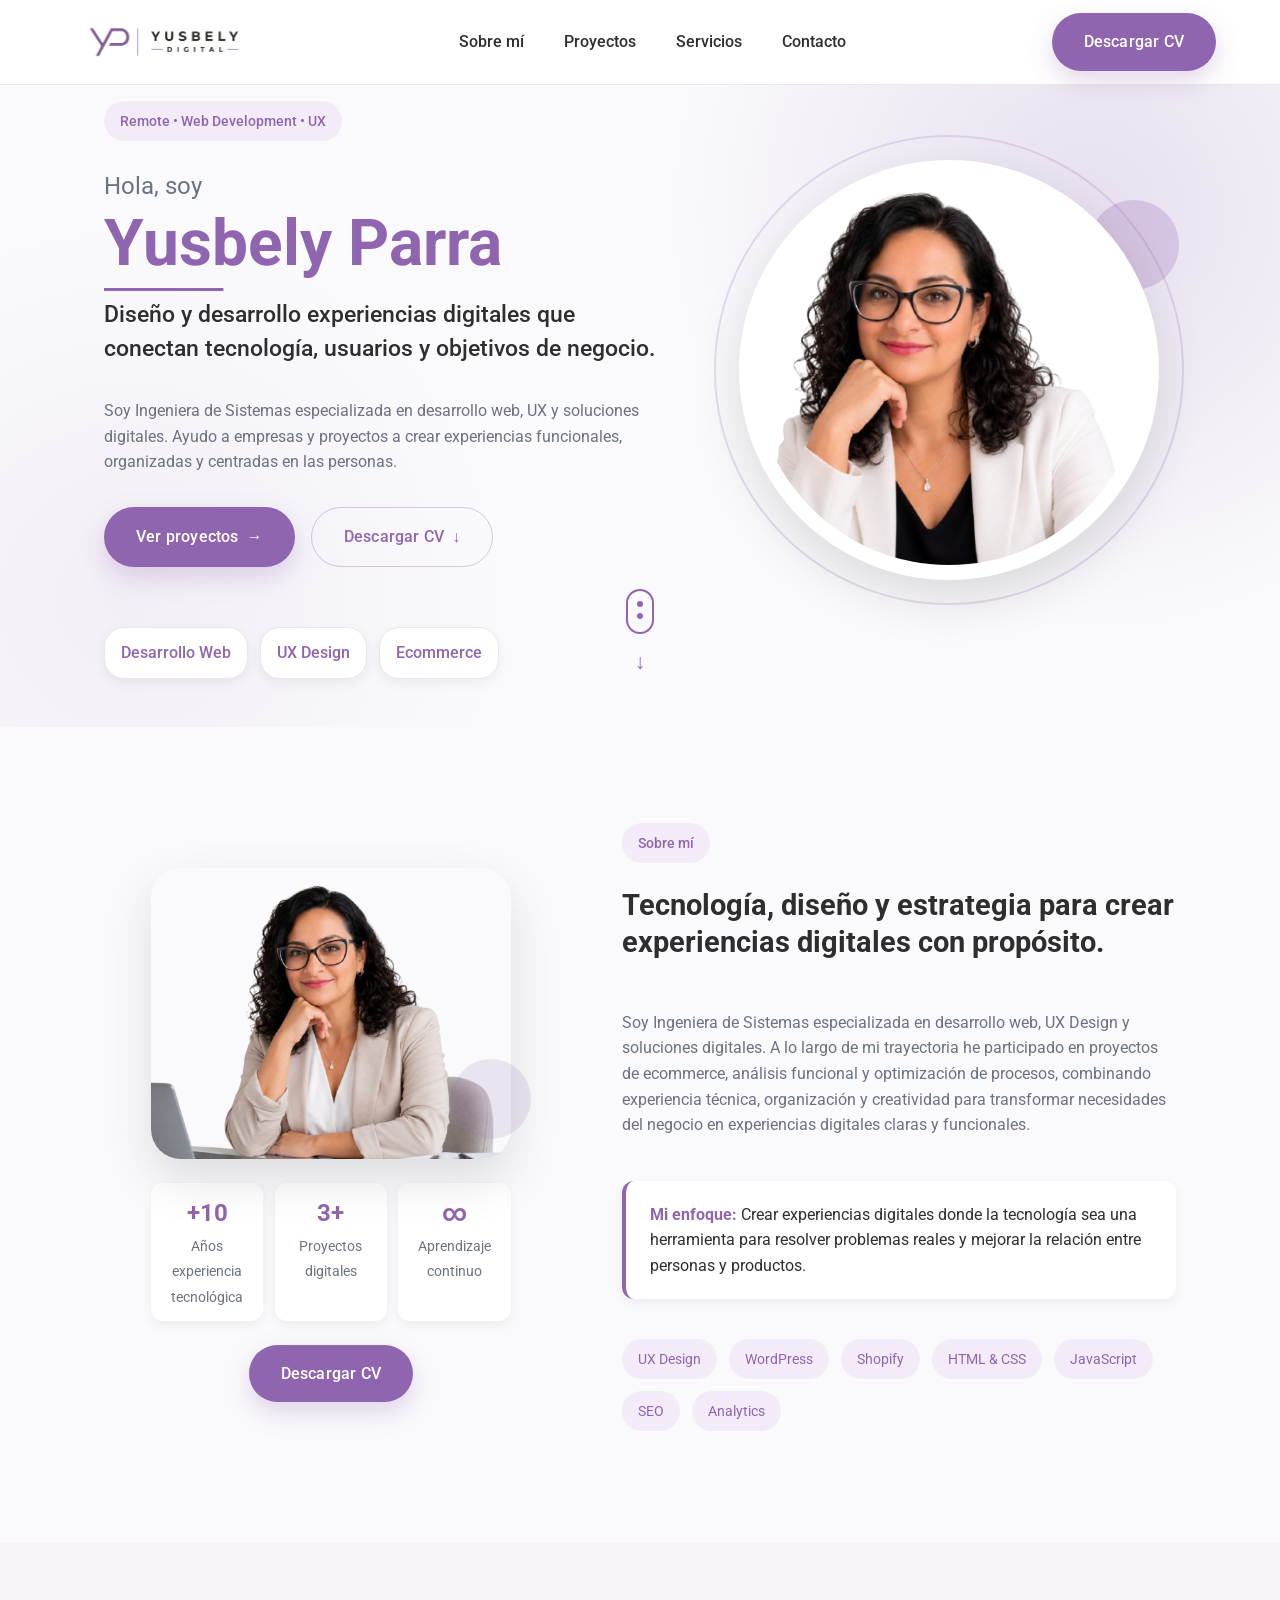
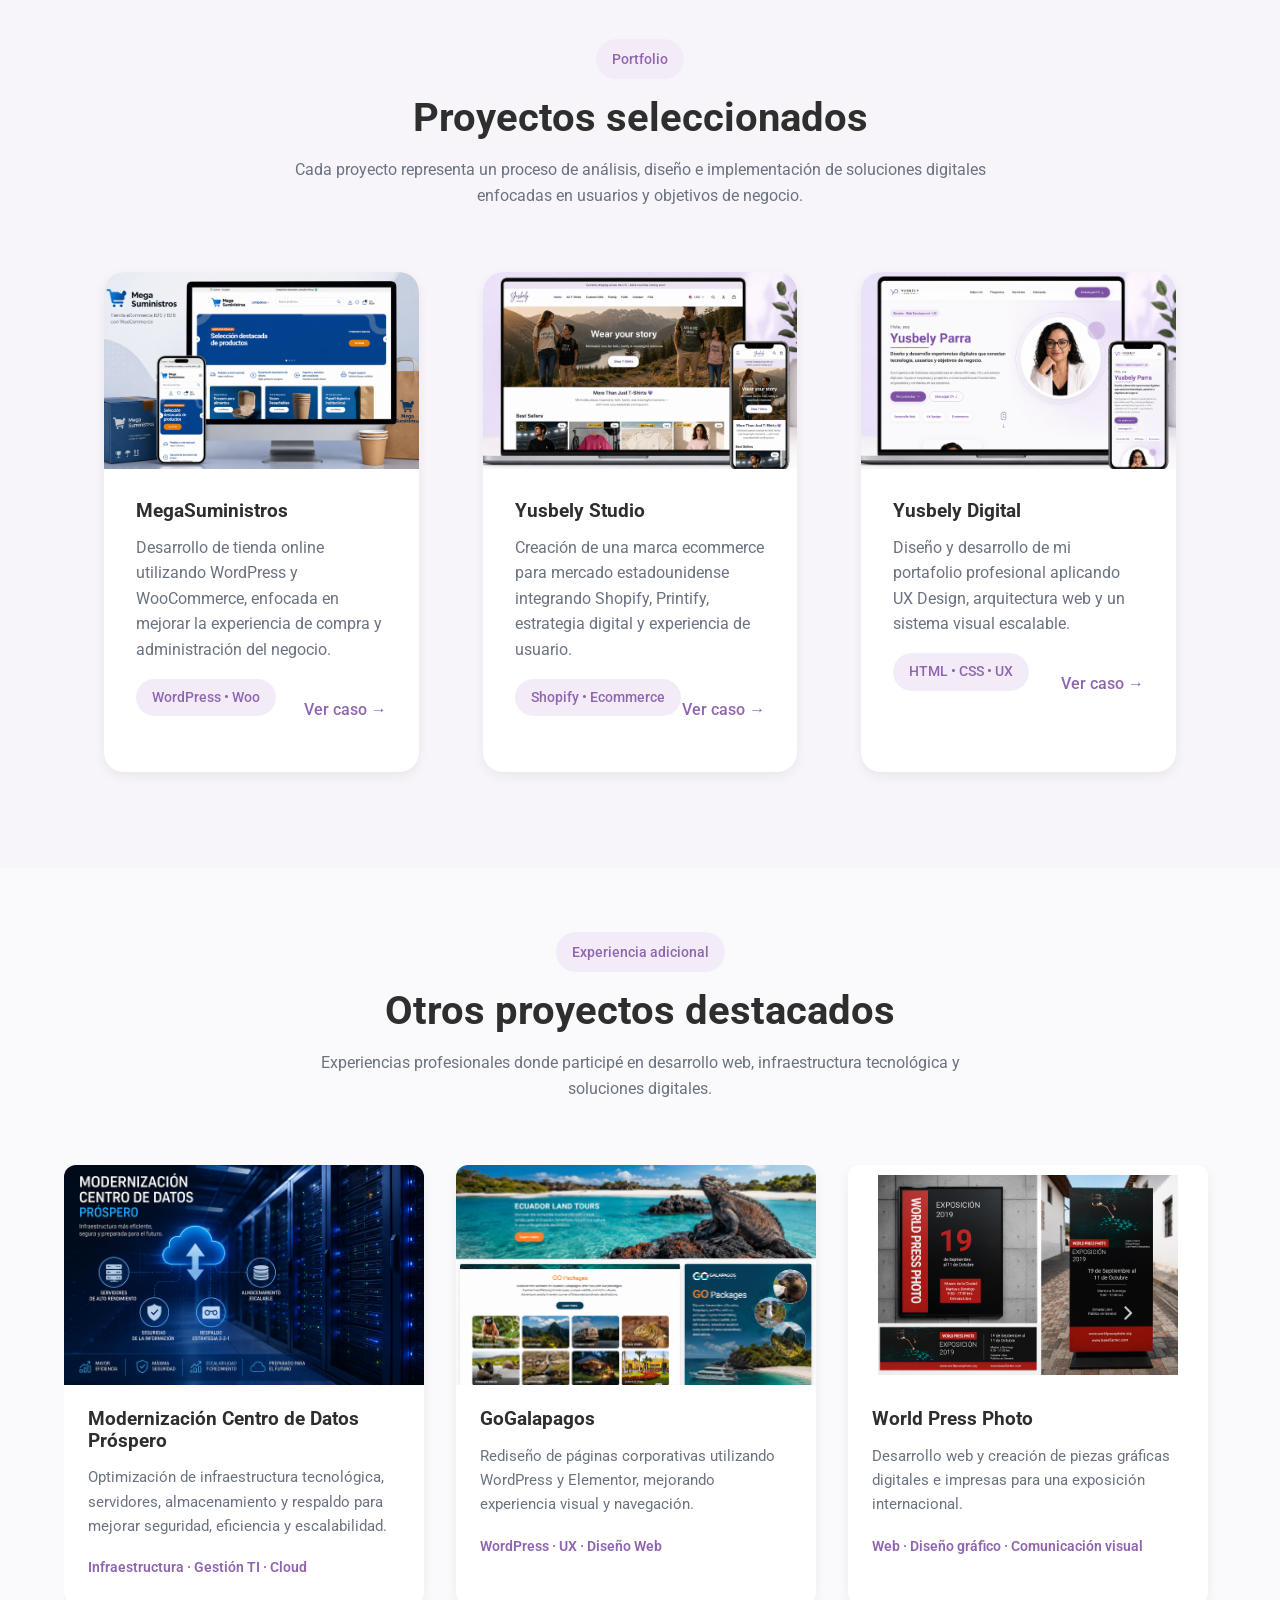
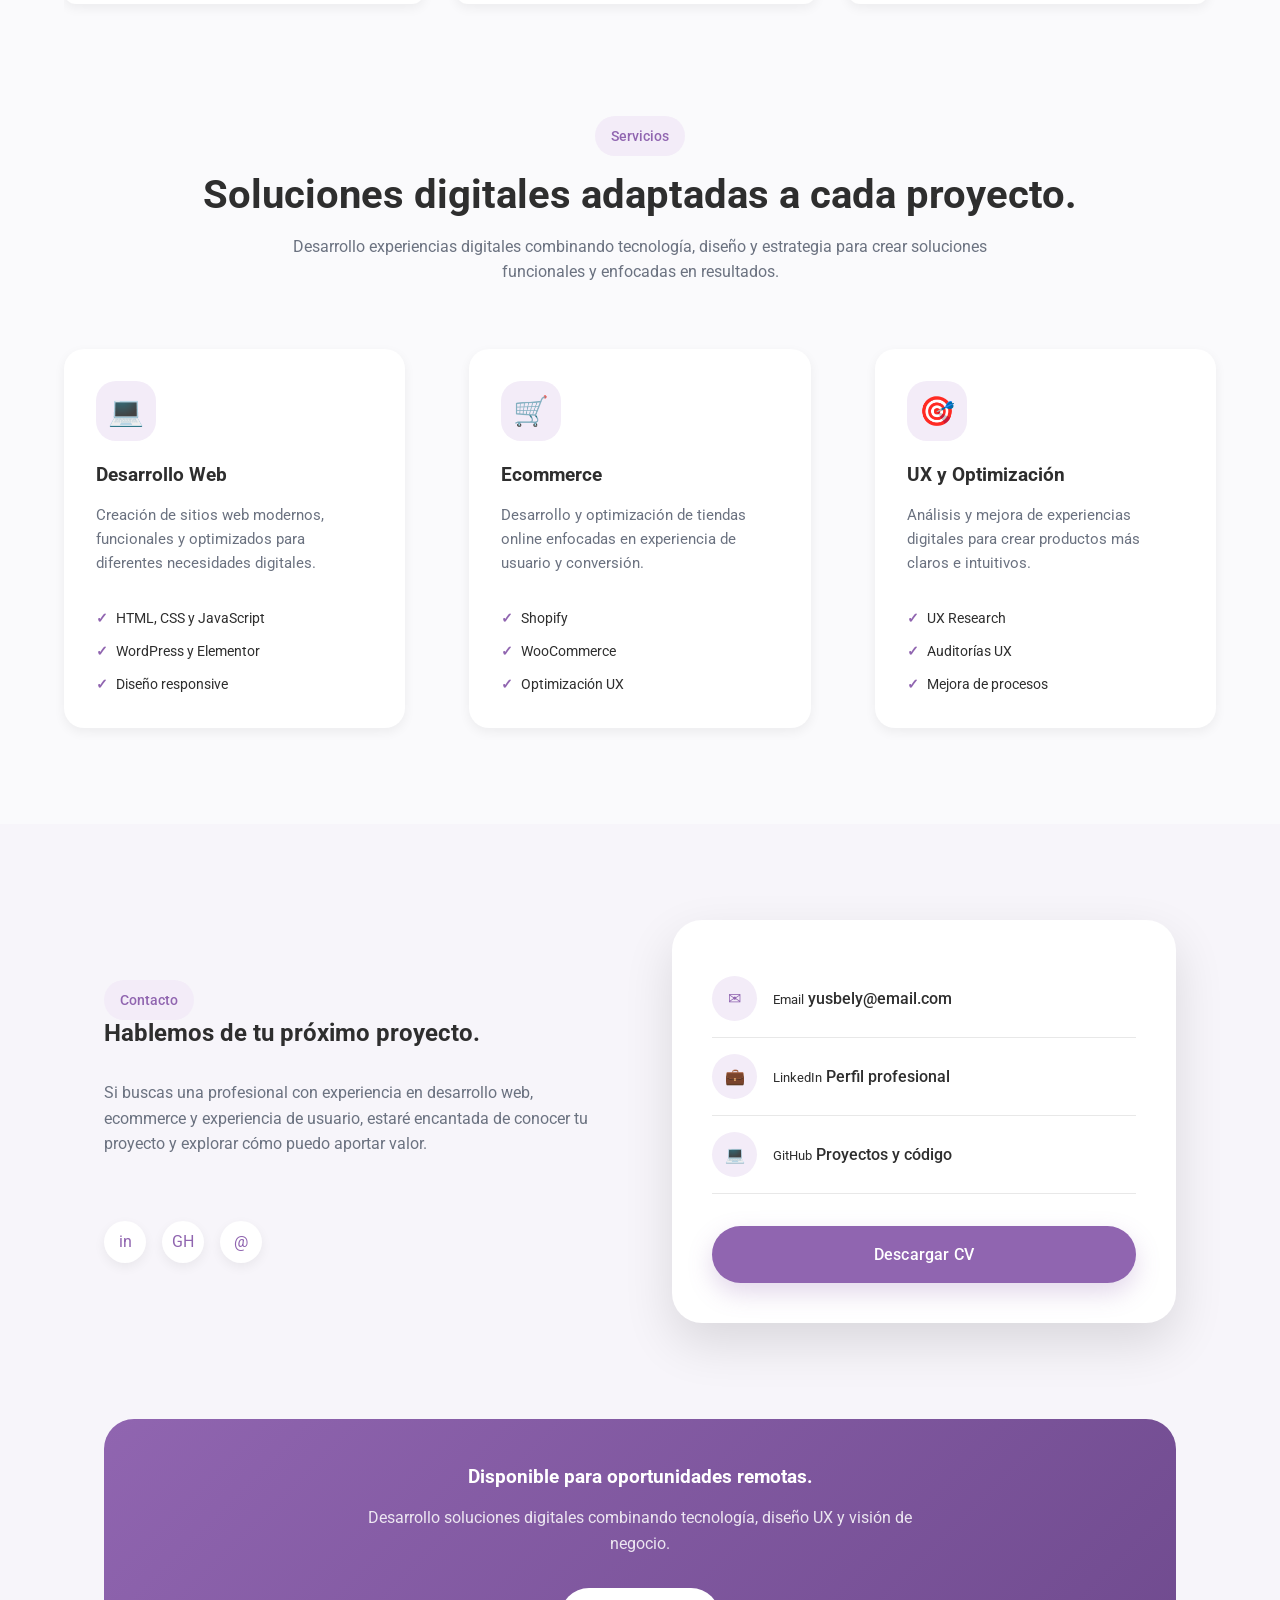
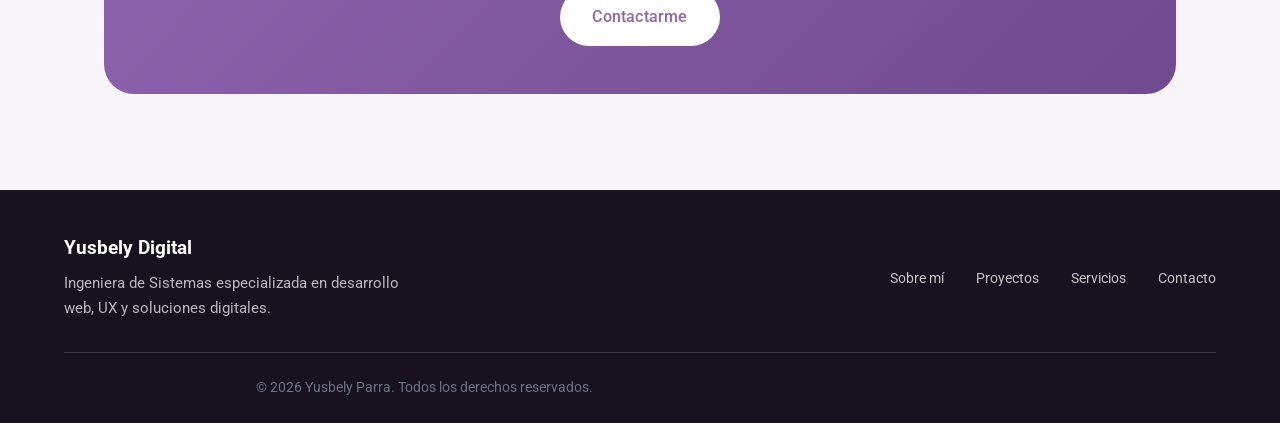
==== commit 9951f6f4: "Refactor code structure for improved readability and maintainability" ====
--- a/index.html
+++ b/index.html
@@ -137,18 +137,20 @@
             <!-- Header Action -->
 
 
-            <div class="header-actions">
-
-
-                <a href="#" class="btn btn-primary">
-
-                    Descargar CV
-
-                </a>
-
-
-            </div>
-
+<div class="header-actions">
+
+
+    <a 
+    href="docs/cv.pdf"
+    class="btn btn-primary"
+    target="_blank">
+
+        Descargar CV
+
+    </a>
+
+
+</div>
 
 
 
@@ -258,15 +260,16 @@
 
 
 
-
-                    <a href="#" class="btn btn-secondary">
-
-                      Descargar CV
-
-                    <span>↓</span>
-
-                    </a>
-
+                        <a 
+                            href="docs/cv.pdf"
+                            class="btn btn-secondary"
+                           target="_blank">
+
+                           Descargar CV
+
+                            <span>↓</span>
+
+                        </a>
 
 
                 </div>
@@ -392,7 +395,7 @@
 
 
              <img
-              src="assets/images/profile.png"
+              src="assets/images/profile1.png"
               alt="Yusbely Parra Ingeniera de Sistemas y UX Designer">
 
 
@@ -474,13 +477,14 @@
 
 
 
-                <a href="#" class="btn btn-primary">
-
-
-                    Descargar CV
-
-
-                </a>
+            <a 
+                href="docs/cv.pdf"
+                class="btn btn-primary"
+                target="_blank">
+
+                 Descargar CV
+
+             </a>
 
 
 
@@ -725,7 +729,7 @@
 
                         <span class="project-category">
 
-                            WordPress • WooCommerce
+                            WordPress • Woo
 
                         </span>
 
@@ -893,6 +897,193 @@
 
 </section>
 
+
+
+<!--==================================================
+  ADDITIONAL PROJECTS
+==================================================-->
+
+<section id="additional-projects" class="additional-projects section">
+
+
+<div class="container">
+
+
+<div class="section-header">
+
+
+<span class="section-badge">
+Experiencia adicional
+</span>
+
+
+<h2 class="section-title">
+Otros proyectos destacados
+</h2>
+
+
+<p class="section-description">
+
+Experiencias profesionales donde participé en
+desarrollo web, infraestructura tecnológica
+y soluciones digitales.
+
+</p>
+
+
+</div>
+
+
+
+
+<div class="additional-slider">
+
+
+
+<!-- Proyecto 1 -->
+
+
+<article class="additional-card">
+
+
+<div class="additional-image">
+
+<img 
+src="assets/images/prospero.png"
+alt="Modernización Centro de Datos Próspero">
+
+</div>
+
+
+<div class="additional-content">
+
+
+<h3>
+Modernización Centro de Datos Próspero
+</h3>
+
+
+<p>
+
+Optimización de infraestructura tecnológica,
+servidores, almacenamiento y respaldo para
+mejorar seguridad, eficiencia y escalabilidad.
+
+</p>
+
+
+<span>
+Infraestructura · Gestión TI · Cloud
+</span>
+
+
+</div>
+
+
+</article>
+
+
+
+
+
+
+<!-- Proyecto 2 -->
+
+
+<article class="additional-card">
+
+
+<div class="additional-image">
+
+<img 
+src="assets/images/gogalapagos.png"
+alt="Rediseño web GoGalapagos">
+
+</div>
+
+
+<div class="additional-content">
+
+
+<h3>
+GoGalapagos
+</h3>
+
+
+<p>
+
+Rediseño de páginas corporativas utilizando
+WordPress y Elementor, mejorando experiencia
+visual y navegación.
+
+</p>
+
+
+<span>
+WordPress · UX · Diseño Web
+</span>
+
+
+</div>
+
+
+</article>
+
+
+
+<!-- Proyecto 3 -->
+
+
+<article class="additional-card">
+
+
+<div class="additional-image">
+
+<img 
+src="assets/images/worldpressphoto.png"
+class="image-contain"
+alt="World Press Photo">
+
+</div>
+
+
+<div class="additional-content">
+
+
+<h3>
+World Press Photo
+</h3>
+
+
+<p>
+
+Desarrollo web y creación de piezas gráficas
+digitales e impresas para una exposición internacional.
+
+</p>
+
+
+<span>
+Web · Diseño gráfico · Comunicación visual
+</span>
+
+
+</div>
+
+
+</article>
+
+
+
+</div>
+
+
+
+</div>
+
+
+</section>
+
 <!-- Componente Nro. 3 Services -->
 
 
@@ -1208,7 +1399,7 @@
         <div class="social-links">
 
 
-            <a href="#" aria-label="LinkedIn">
+            <a href="https://www.linkedin.com/in/yusbely-parra/" aria-label="LinkedIn" target="_blank">
 
                 in
 
@@ -1216,7 +1407,7 @@
 
 
 
-            <a href="#" aria-label="GitHub">
+            <a href="https://github.com/yusbelypv" aria-label="GitHub" target="_blank">
 
                 GH
 
@@ -1224,7 +1415,7 @@
 
 
 
-            <a href="#" aria-label="Email">
+            <a href="mailto:yusbely@email.com" aria-label="Email" target="_blank">
 
                 @
 
@@ -1260,7 +1451,7 @@
 
                 <small>Email</small>
 
-                <a href="#">
+                <a href="mailto:yusbely@email.com">
 
                     yusbely@email.com
 
@@ -1289,7 +1480,7 @@
 
                 <small>LinkedIn</small>
 
-                <a href="#">
+                <a href="https://www.linkedin.com/in/yusbely-parra/" target="_blank">
 
                     Perfil profesional
 
@@ -1318,7 +1509,7 @@
 
                 <small>GitHub</small>
 
-                <a href="#">
+                <a href="https://github.com/yusbelypv" target="_blank">
 
                     Proyectos y código
 
@@ -1333,7 +1524,7 @@
 
 
 
-        <a href="#" class="btn btn-primary">
+        <a href="docs/cv.pdf" class="btn btn-primary" target="_blank">
 
             Descargar CV
 
@@ -1372,7 +1563,7 @@
 
 
 
-    <a href="#" class="btn btn-secondary">
+    <a href="mailto:yusbely@email.com" class="btn btn-secondary">
 
         Contactarme
 
--- a/assets/css/style.css
+++ b/assets/css/style.css
@@ -1758,6 +1758,7 @@
 .services {
 
     background: var(--color-background);
+    padding: 3rem 0 var(--space-xl);
 
 }
 
@@ -3679,6 +3680,198 @@
 }
 
 
+/*==================================================
+  ADDITIONAL PROJECTS
+==================================================*/
+
+
+.additional-projects {
+
+    background: var(--color-background) !important;
+     padding: 4rem 0 3rem;
+
+}
+
+
+
+.additional-slider {
+
+
+    display:flex;
+
+    gap:2rem;
+
+    overflow-x:auto;
+
+    padding-bottom:1rem;
+
+    scroll-behavior:smooth;
+
+
+}
+
+
+
+.additional-slider::-webkit-scrollbar {
+
+    height:6px;
+
+}
+
+
+
+.additional-card {
+
+
+    min-width:320px;
+
+    max-width:360px;
+
+    background:var(--color-white);
+
+    border-radius:var(--border-radius);
+
+    overflow:hidden;
+
+    box-shadow:var(--shadow-sm);
+
+    transition:.3s ease;
+
+
+}
+
+
+
+.additional-card:hover {
+
+
+    transform:translateY(-5px);
+
+    box-shadow:var(--shadow-lg);
+
+
+}
+
+
+
+.additional-image {
+
+
+    height:180px;
+
+    overflow:hidden;
+
+
+}
+
+
+
+.additional-image img {
+
+
+    width:100%;
+
+    height:100%;
+
+    object-fit:cover;
+
+
+}
+
+
+
+.additional-content {
+
+
+    padding:1.5rem;
+
+
+}
+
+
+
+.additional-content h3 {
+
+
+    margin-bottom:.8rem;
+
+    color:var(--color-text);
+
+
+}
+
+
+
+.additional-content p {
+
+
+    font-size:.95rem;
+
+    color:var(--color-text-light);
+
+    line-height:1.6;
+
+    margin-bottom:1rem;
+
+
+}
+
+
+
+.additional-content span {
+
+
+    font-size:.85rem;
+
+    color:var(--color-primary);
+
+    font-weight:600;
+
+
+}
+
+/*==================================================
+  ADDITIONAL PROJECTS IMAGES
+==================================================*/
+
+
+.additional-image {
+
+    width:100%;
+
+    height:220px;
+
+    overflow:hidden;
+
+    background:var(--color-white);
+
+}
+
+
+
+.additional-image img {
+
+    width:100%;
+
+    height:100%;
+
+    object-fit:cover;
+
+    object-position:center;
+
+    display:block;
+
+}
+
+.image-contain {
+
+    object-fit:contain !important;
+
+    padding:10px;
+
+}
+
+
 
 /* FIX ABOUT TITLE SIZE */
 
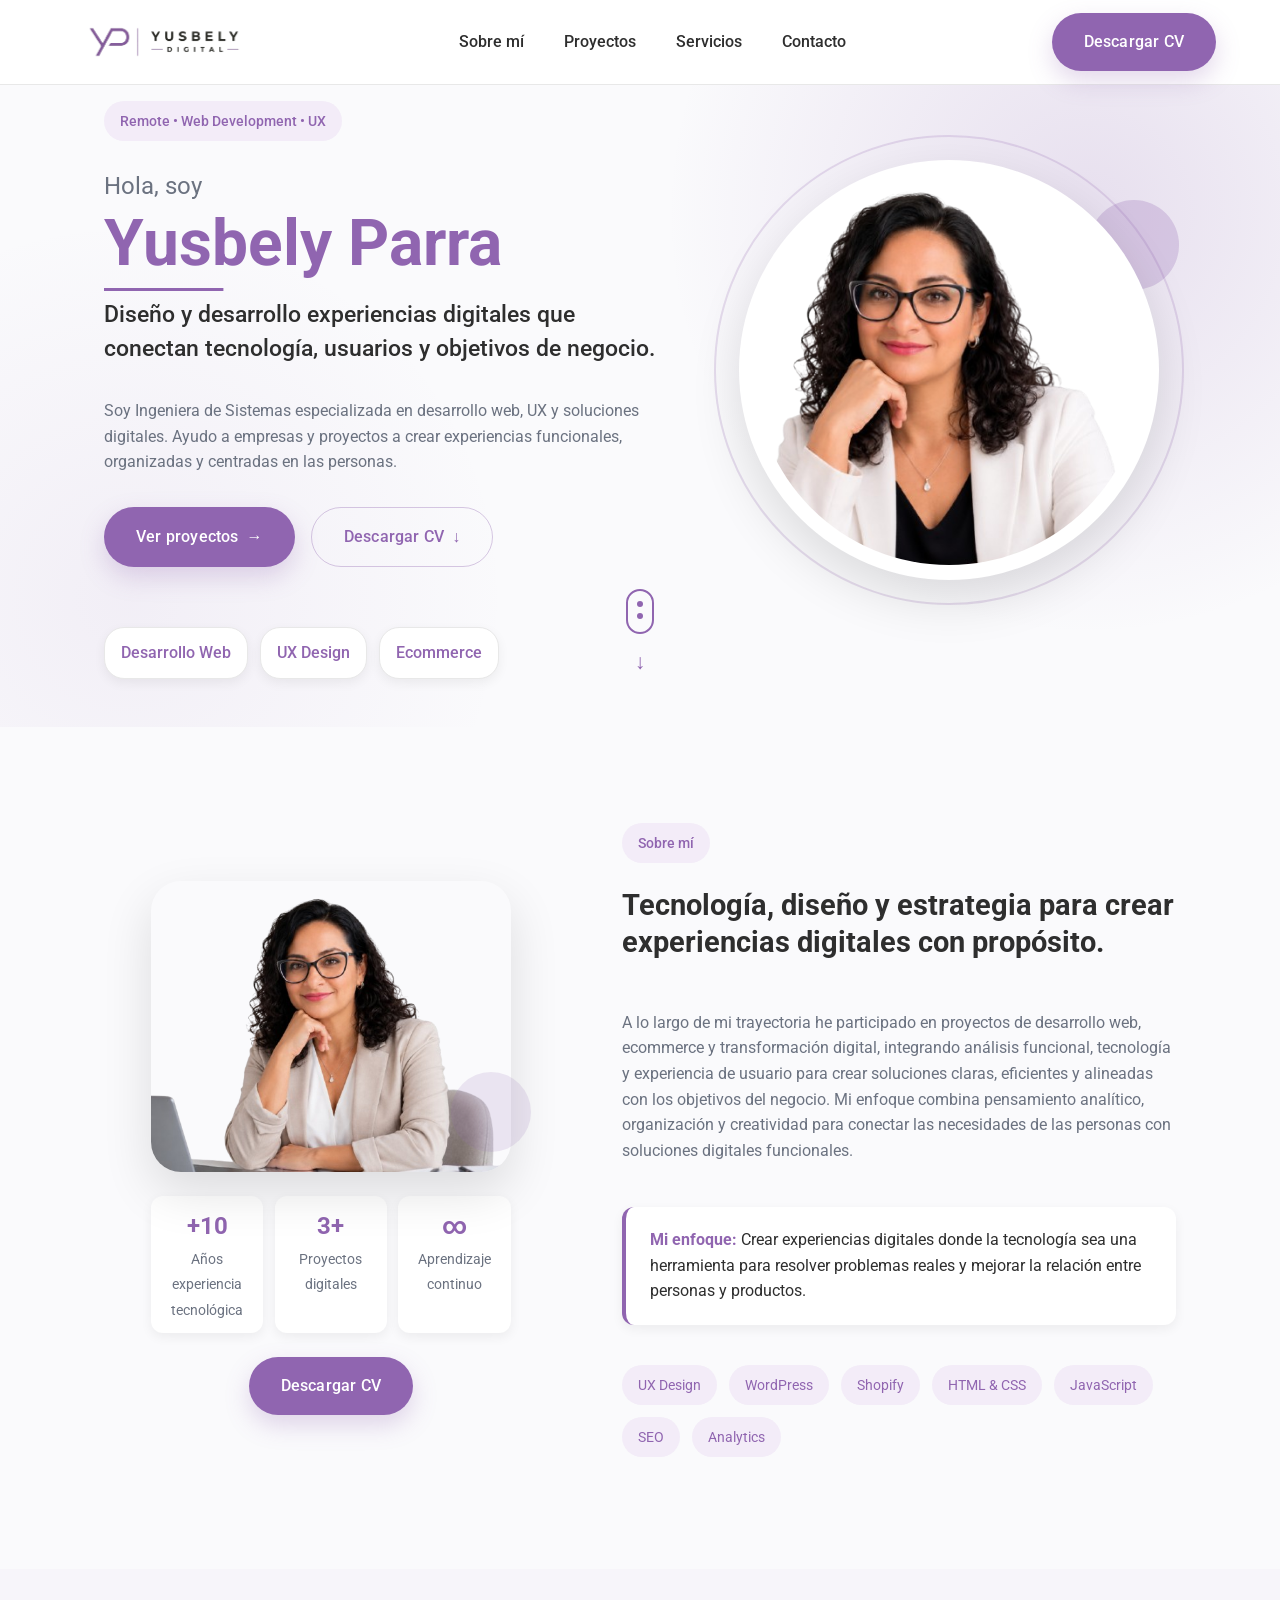
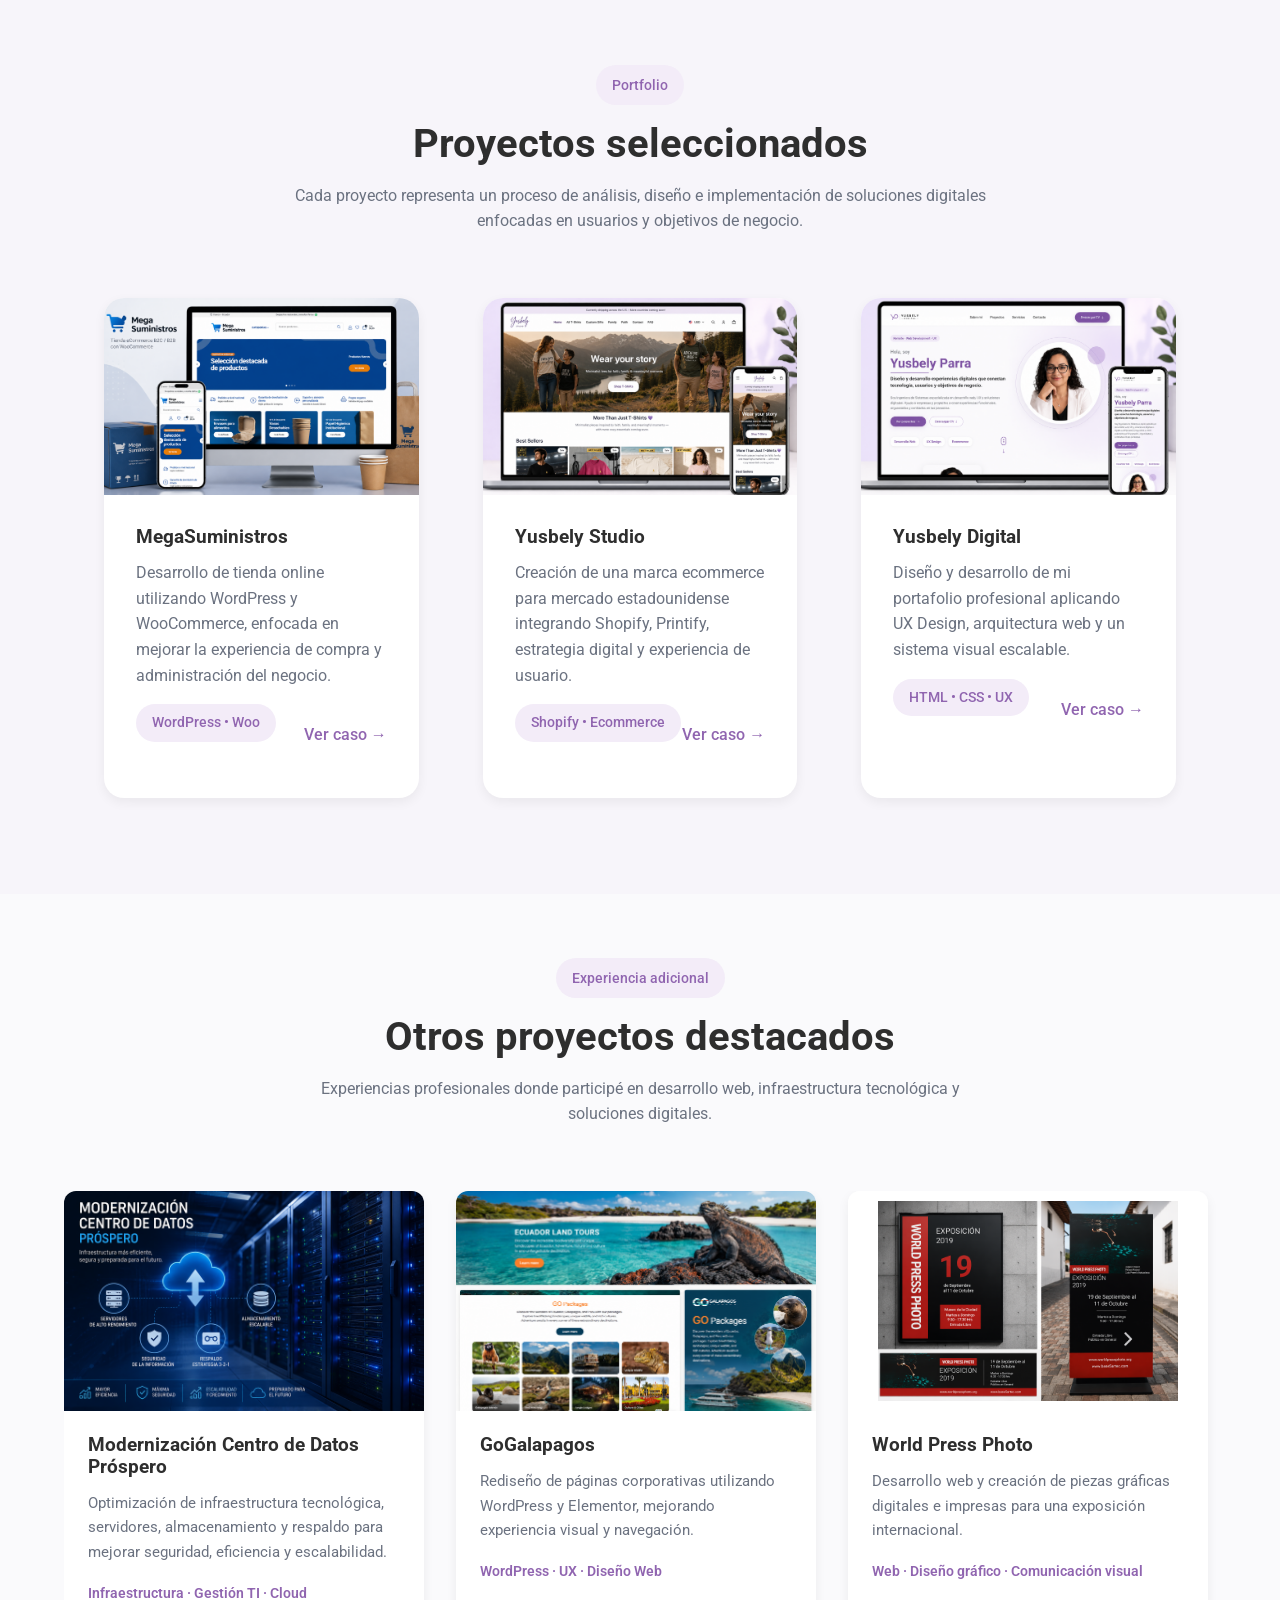
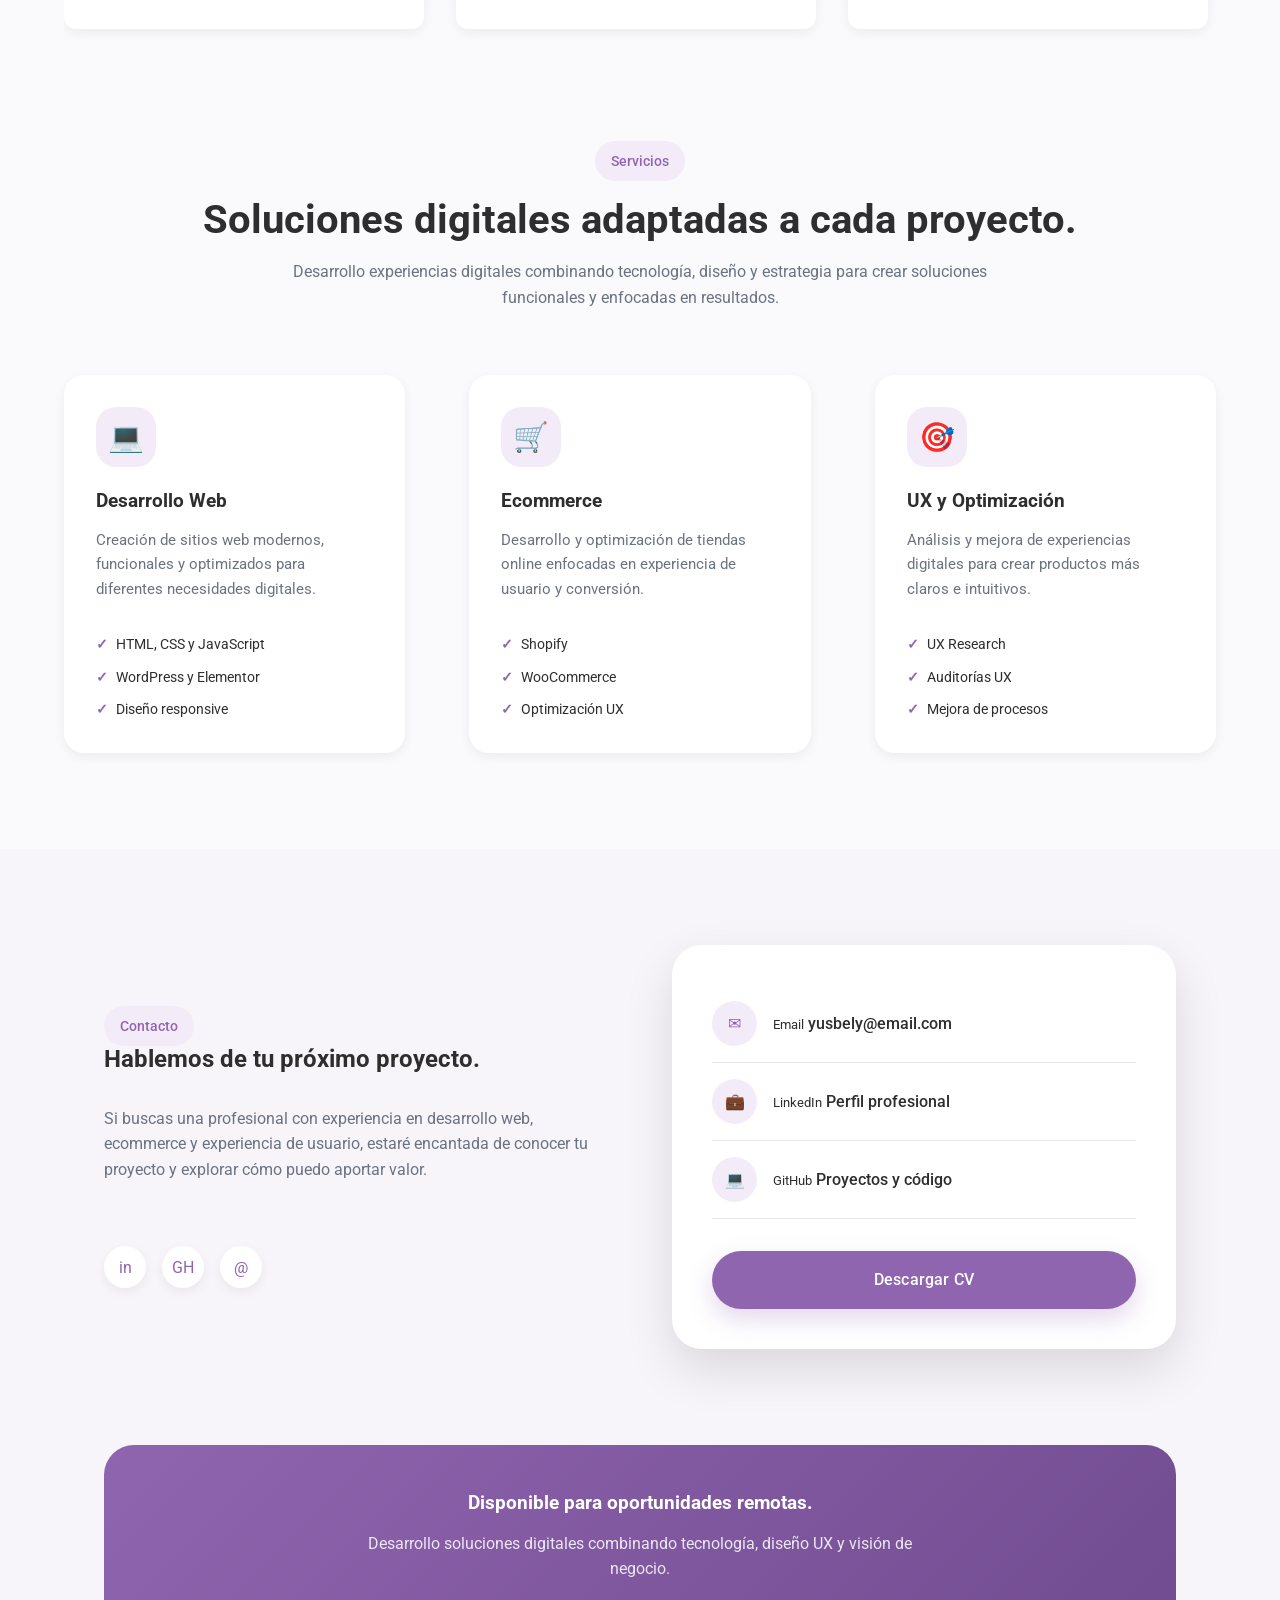
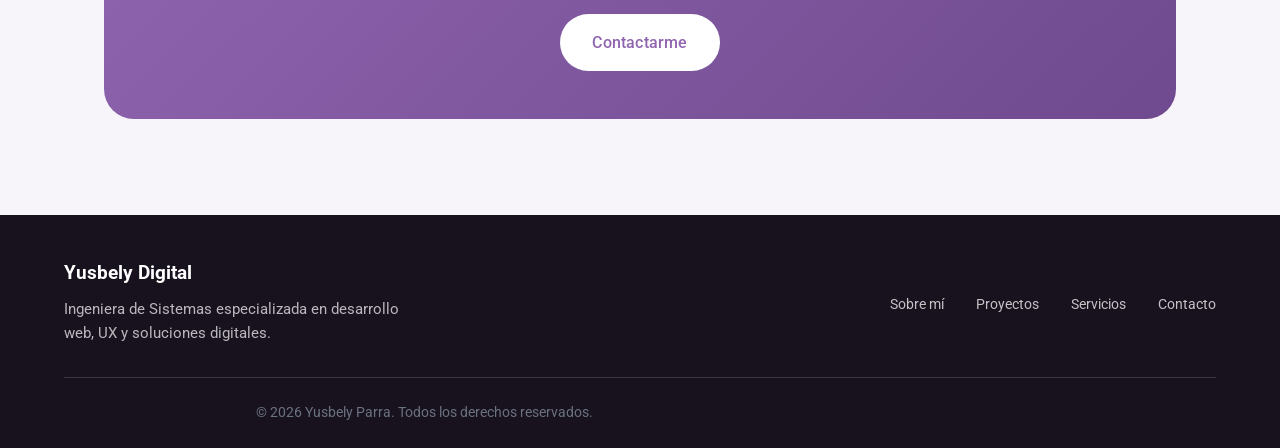
==== commit 56d26ec7: "Update about section to enhance description of professional experience and skills" ====
--- a/index.html
+++ b/index.html
@@ -524,12 +524,12 @@
 
             <p class="section-description">
 
-    Soy Ingeniera de Sistemas especializada en desarrollo web,
-    UX Design y soluciones digitales. A lo largo de mi trayectoria
-    he participado en proyectos de ecommerce, análisis funcional
-    y optimización de procesos, combinando experiencia técnica,
-    organización y creatividad para transformar necesidades del
-    negocio en experiencias digitales claras y funcionales.
+          A lo largo de mi trayectoria he participado en proyectos de desarrollo web, 
+          ecommerce y transformación digital, integrando análisis funcional, tecnología 
+          y experiencia de usuario para crear soluciones claras, eficientes y alineadas 
+          con los objetivos del negocio. Mi enfoque combina pensamiento analítico, 
+          organización y creatividad para conectar las necesidades de las personas 
+          con soluciones digitales funcionales.
 
            </p>
 
--- a/assets/css/style.css
+++ b/assets/css/style.css
@@ -3687,7 +3687,7 @@
 
 .additional-projects {
 
-    background: var(--color-background) !important;
+     background:#FAFAFC;
      padding: 4rem 0 3rem;
 
 }
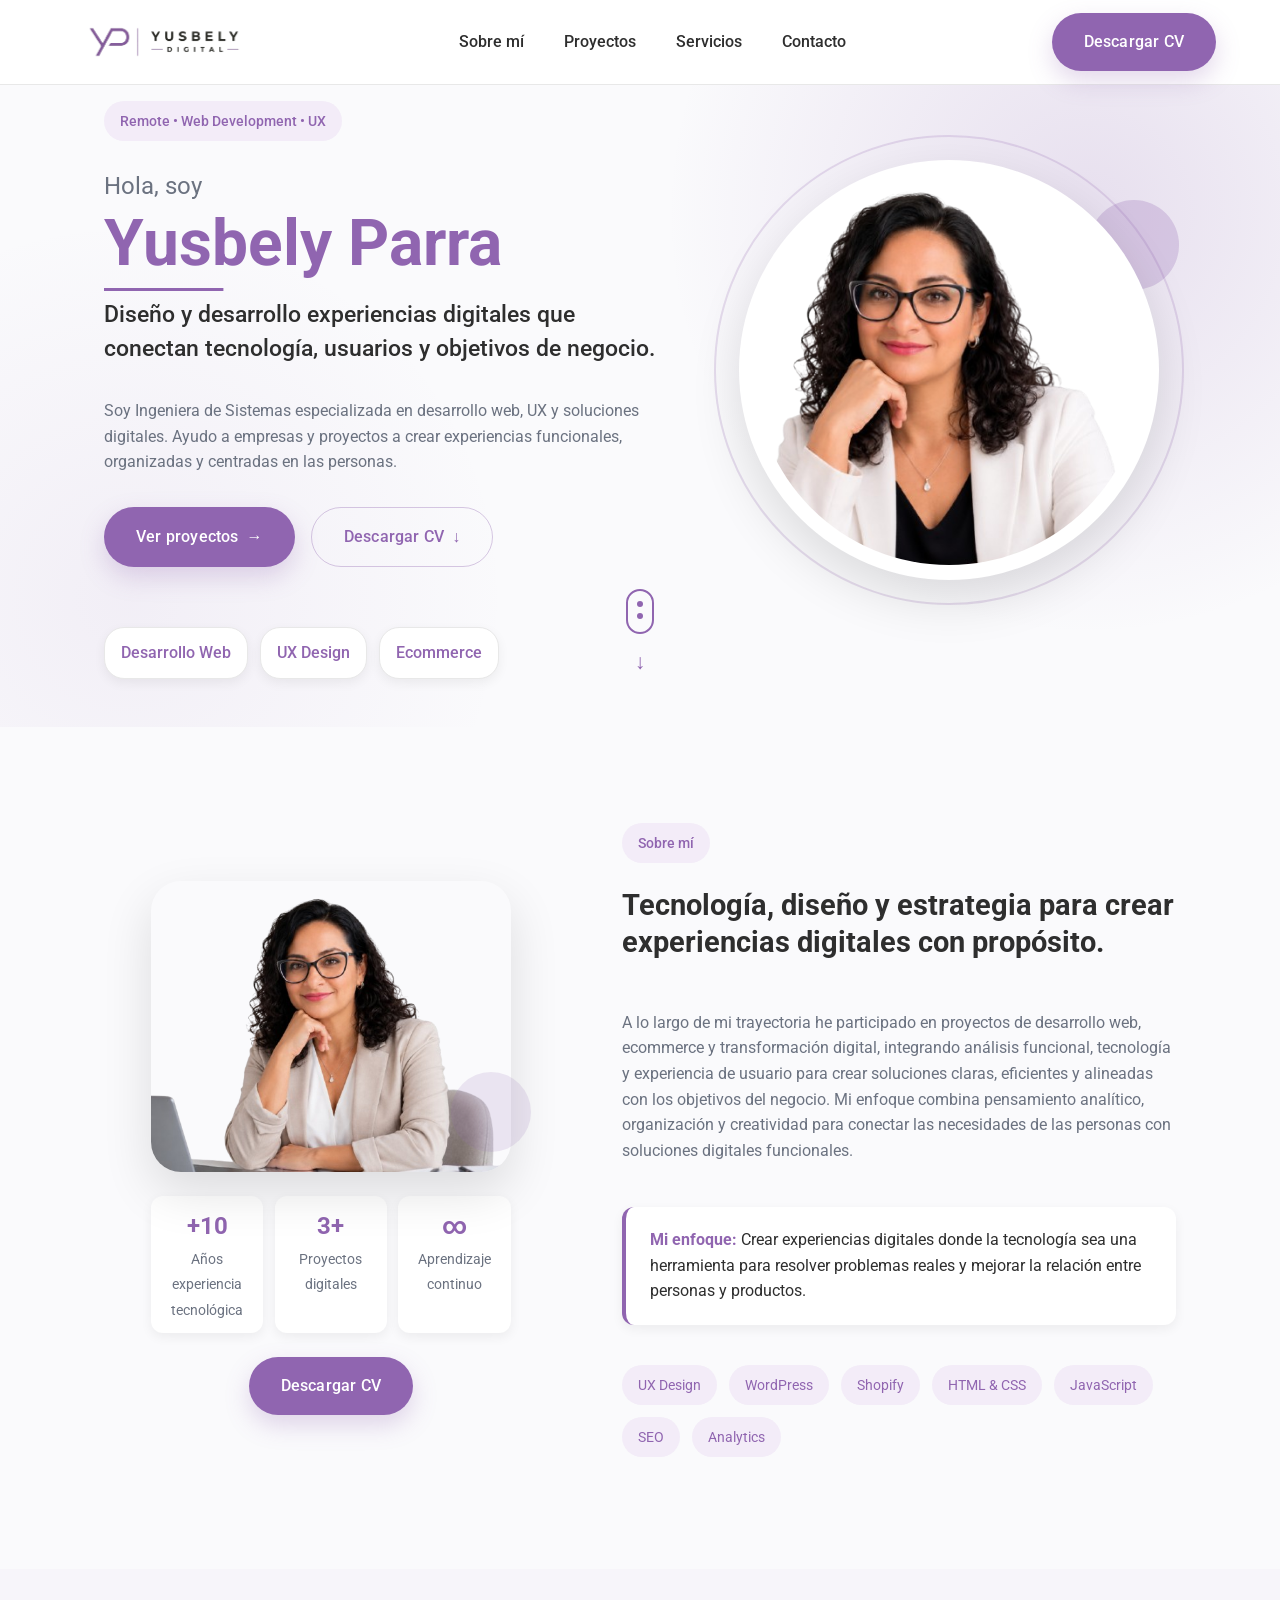
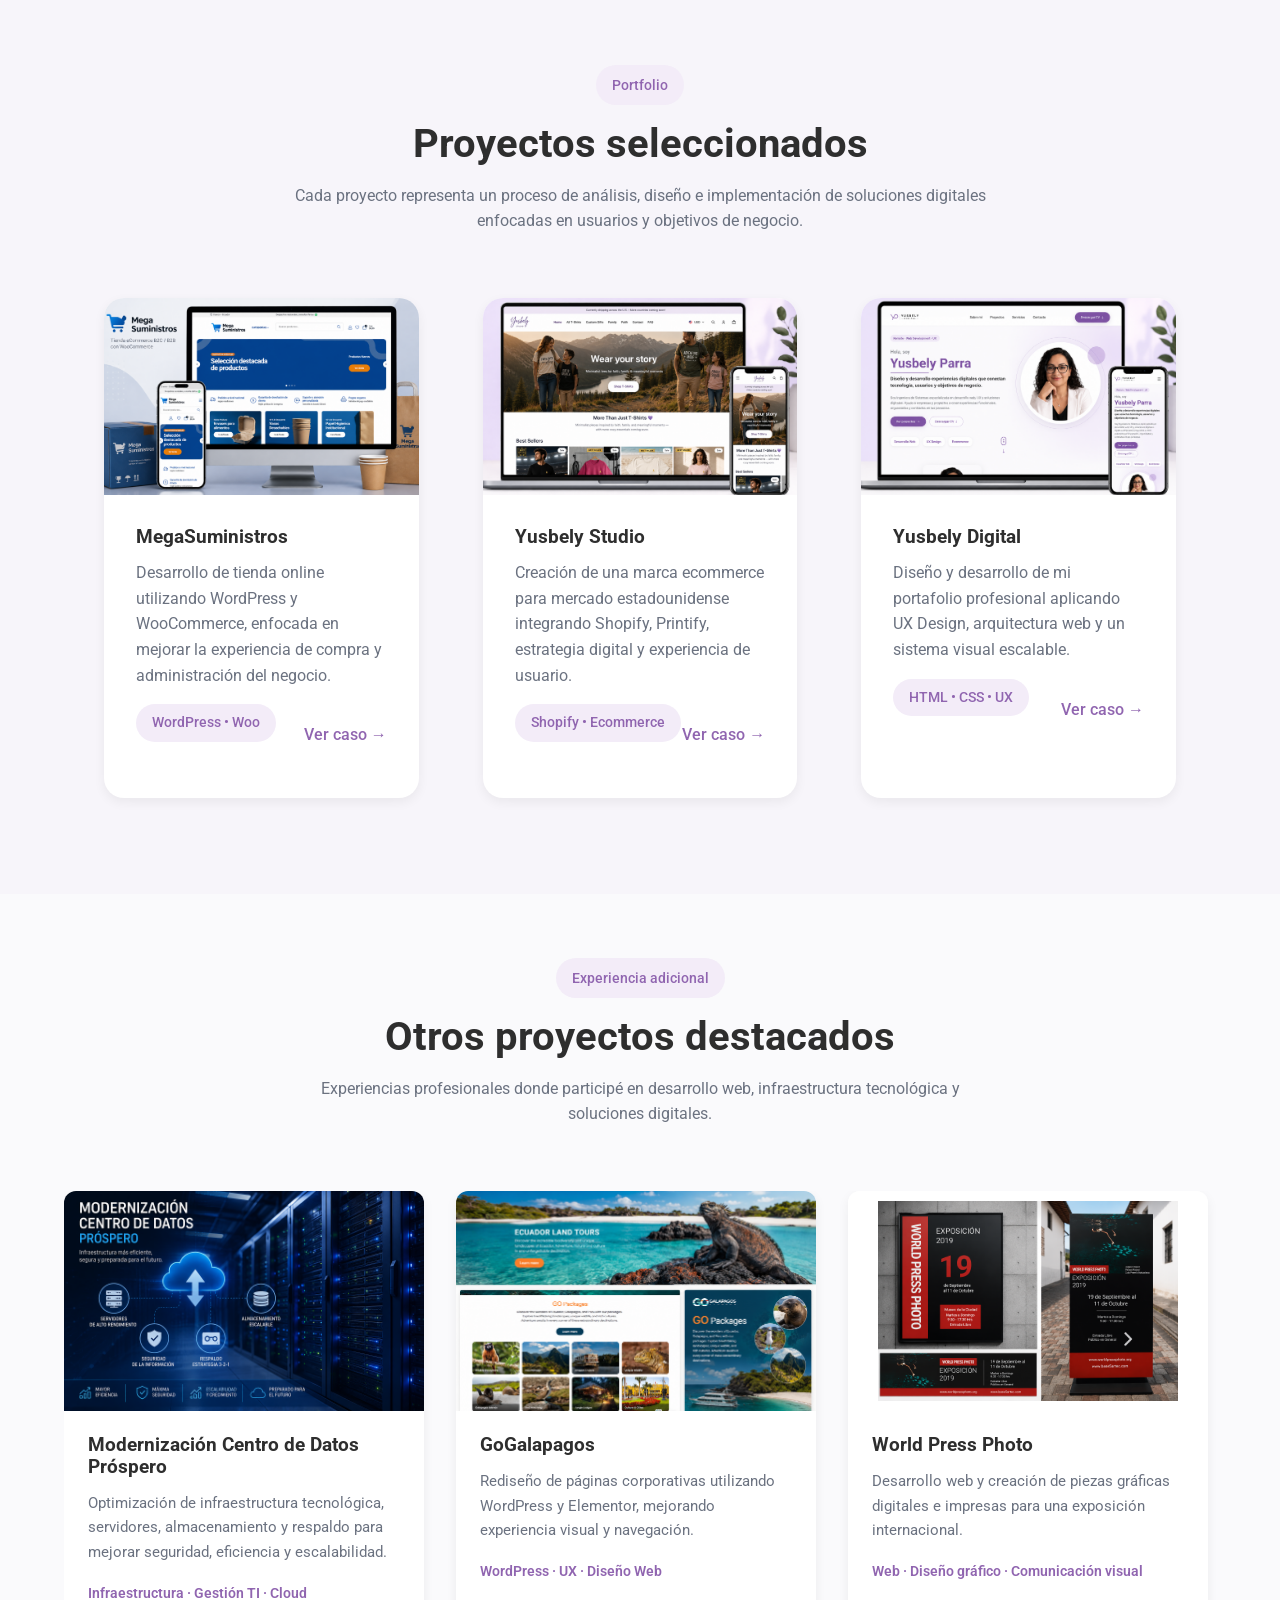
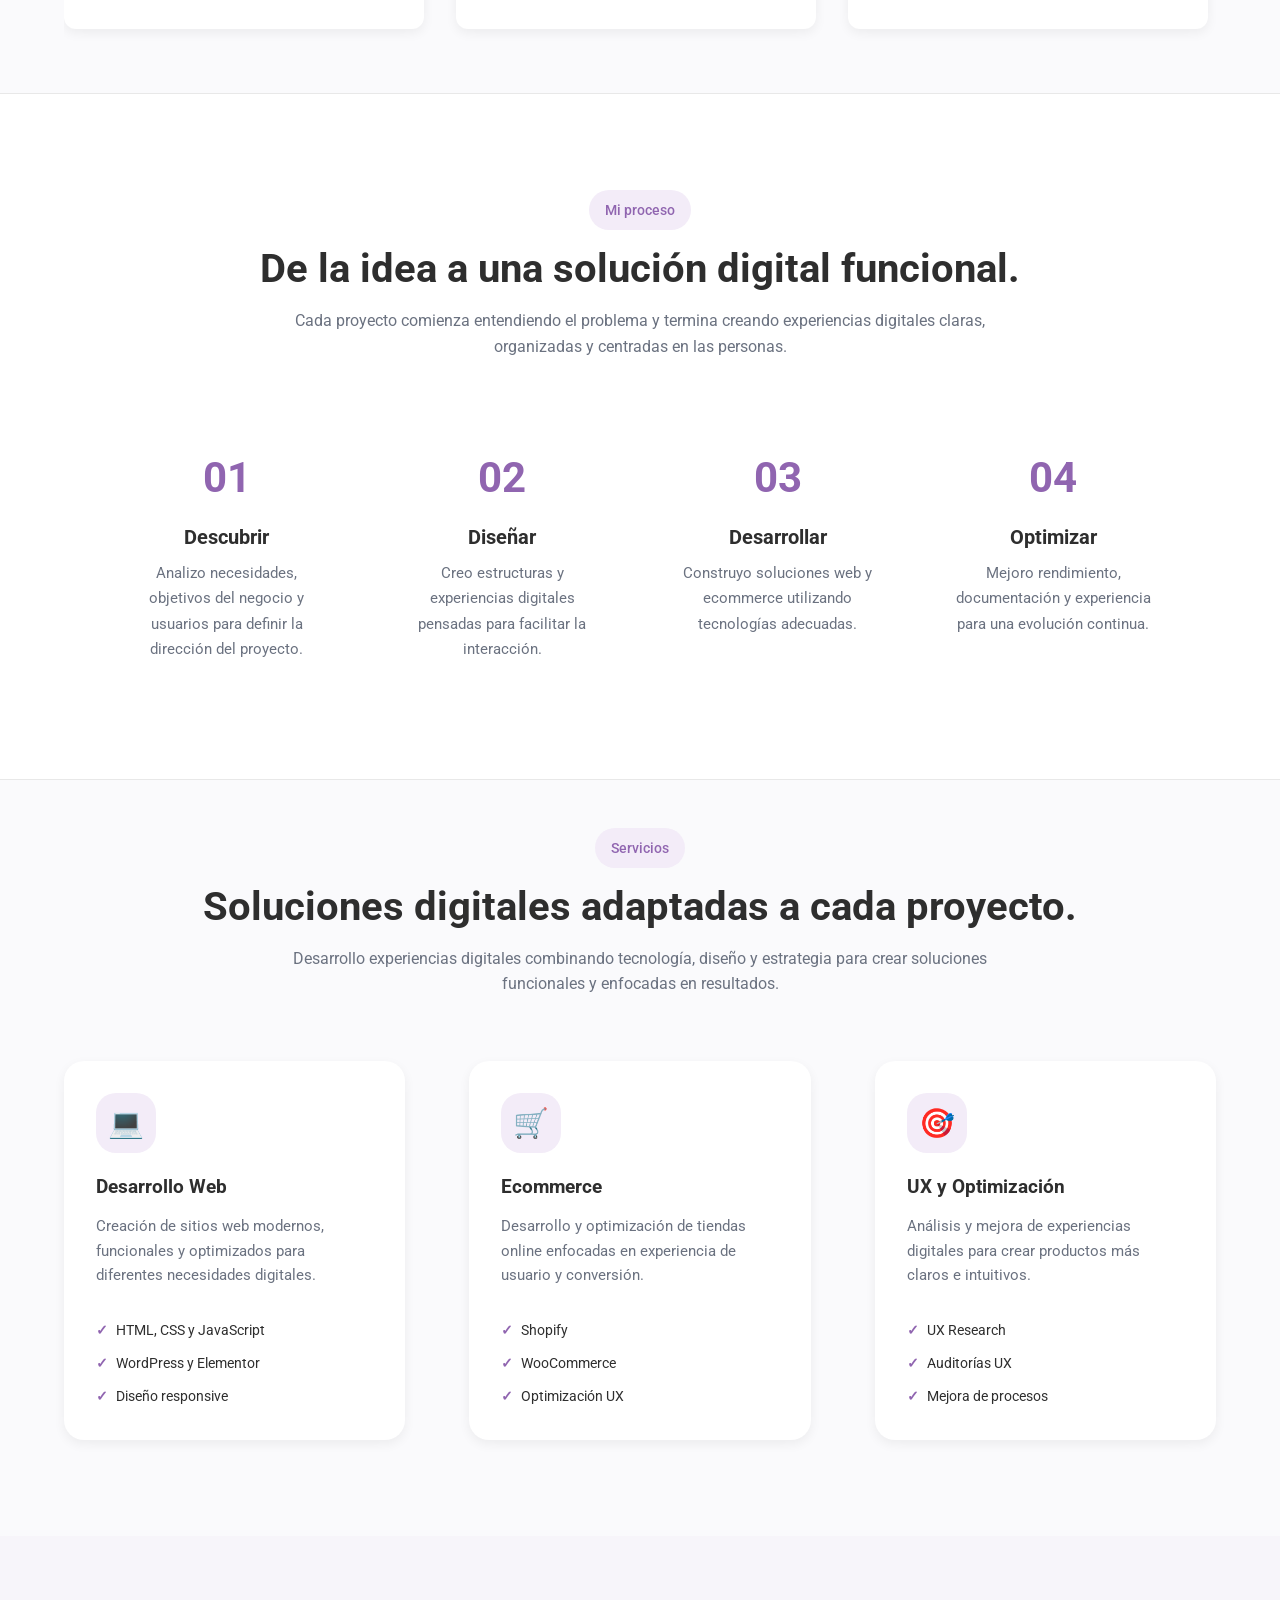
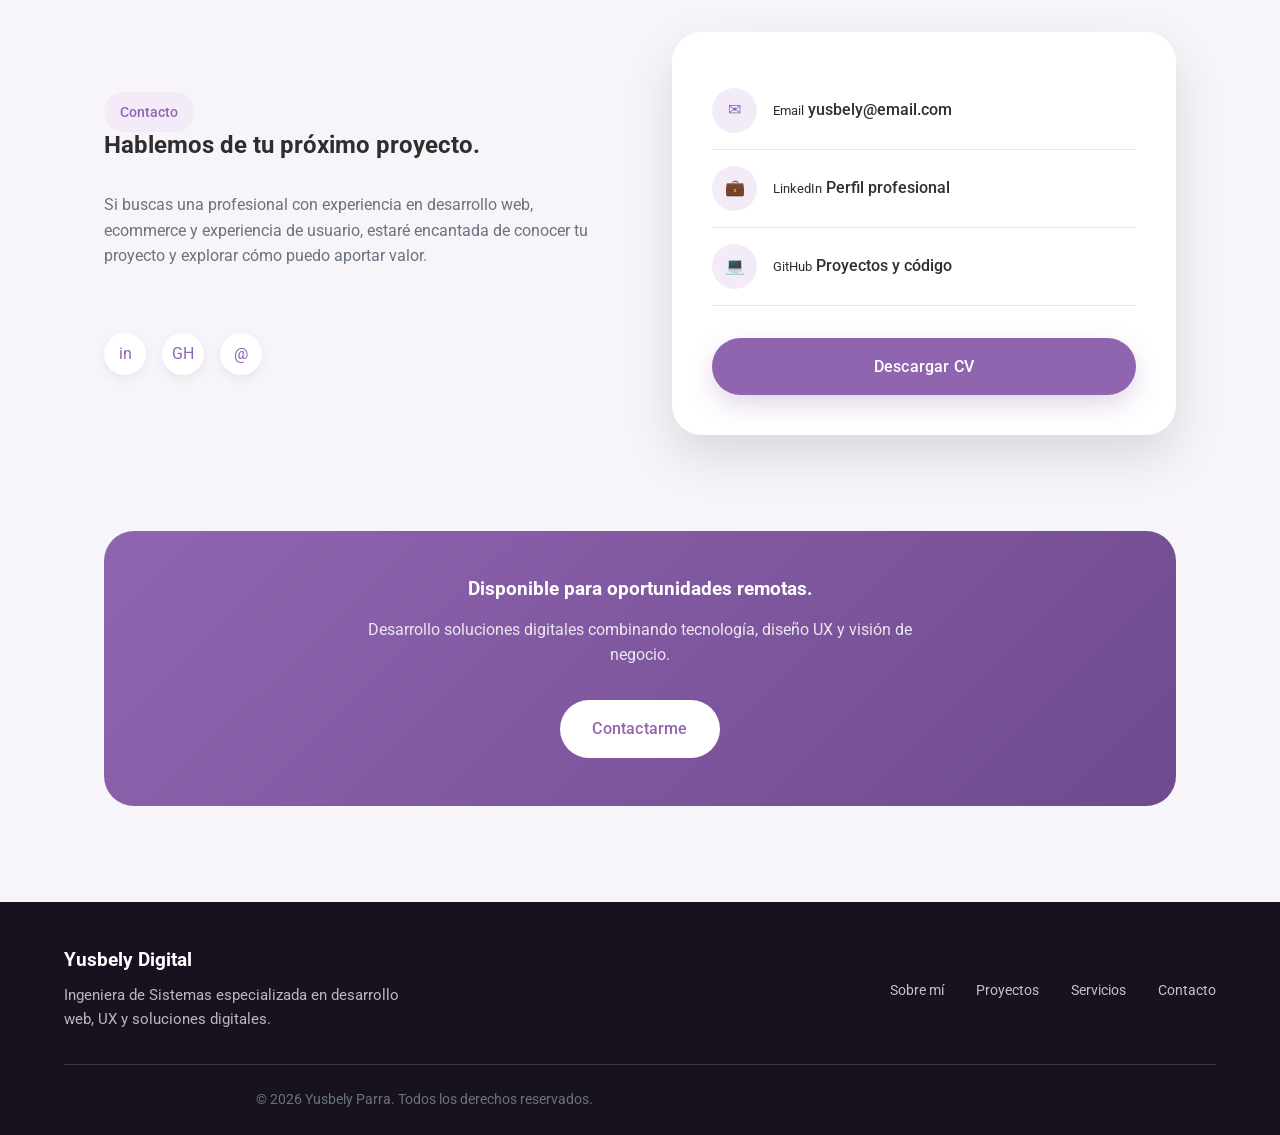
==== commit 942e6327: "Add process section to showcase project workflow and methodology" ====
--- a/index.html
+++ b/index.html
@@ -1084,6 +1084,186 @@
 
 </section>
 
+
+<!--==================================================
+  PROCESS SECTION
+==================================================-->
+
+<section class="process-section section">
+
+
+<div class="container">
+
+
+<div class="section-header">
+
+
+<span class="section-badge">
+
+Mi proceso
+
+</span>
+
+
+
+<h2 class="section-title">
+
+De la idea a una solución digital funcional.
+
+</h2>
+
+
+
+<p class="section-description">
+
+Cada proyecto comienza entendiendo el problema y
+termina creando experiencias digitales claras,
+organizadas y centradas en las personas.
+
+</p>
+
+
+</div>
+
+
+
+
+
+<div class="process-grid">
+
+
+
+<div class="process-item">
+
+
+<span class="process-number">
+
+01
+
+</span>
+
+
+<h3>
+
+Descubrir
+
+</h3>
+
+
+<p>
+
+Analizo necesidades, objetivos del negocio y
+usuarios para definir la dirección del proyecto.
+
+</p>
+
+
+</div>
+
+
+
+
+
+<div class="process-item">
+
+
+<span class="process-number">
+
+02
+
+</span>
+
+
+<h3>
+
+Diseñar
+
+</h3>
+
+
+<p>
+
+Creo estructuras y experiencias digitales
+pensadas para facilitar la interacción.
+
+</p>
+
+
+</div>
+
+
+
+
+
+<div class="process-item">
+
+
+<span class="process-number">
+
+03
+
+</span>
+
+
+<h3>
+
+Desarrollar
+
+</h3>
+
+
+<p>
+
+Construyo soluciones web y ecommerce
+utilizando tecnologías adecuadas.
+
+</p>
+
+
+</div>
+
+
+
+
+
+<div class="process-item">
+
+
+<span class="process-number">
+
+04
+
+</span>
+
+
+<h3>
+
+Optimizar
+
+</h3>
+
+
+<p>
+
+Mejoro rendimiento, documentación y
+experiencia para una evolución continua.
+
+</p>
+
+
+</div>
+
+
+
+
+</div>
+
+
+</div>
+
+
+</section>
+
 <!-- Componente Nro. 3 Services -->
 
 
--- a/assets/css/style.css
+++ b/assets/css/style.css
@@ -3830,6 +3830,8 @@
 
 }
 
+
+
 /*==================================================
   ADDITIONAL PROJECTS IMAGES
 ==================================================*/
@@ -3871,7 +3873,124 @@
 
 }
 
-
+/*==================================================
+  PROCESS SECTION
+==================================================*/
+
+
+.process-section {
+    background: var(--color-white);
+
+    border-top: 1px solid var(--color-border);
+
+    border-bottom: 1px solid var(--color-border);
+
+}
+
+
+
+
+.process-grid {
+
+    display: grid;
+
+    grid-template-columns: repeat(4, 1fr);
+
+    gap: 30px;
+
+    margin-top: 50px;
+
+}
+
+
+
+
+.process-item {
+
+    text-align: center;
+
+    padding: 20px;
+
+}
+
+
+
+
+.process-number {
+
+    display: block;
+
+    font-size: 42px;
+
+    font-weight: 700;
+
+    color: var(--color-primary);
+
+    margin-bottom: 15px;
+
+}
+
+
+
+
+.process-item h3 {
+
+    font-size: 20px;
+
+    margin-bottom: 12px;
+
+    color: var(--color-text);
+
+}
+
+
+
+
+.process-item p {
+
+    font-size: 15px;
+
+    line-height: 1.7;
+
+    color: var(--color-text-light);
+
+}
+
+
+
+
+
+
+/* RESPONSIVE */
+
+
+@media(max-width: 900px){
+
+
+.process-grid {
+
+grid-template-columns: repeat(2,1fr);
+
+}
+
+
+}
+
+
+
+
+
+@media(max-width: 600px){
+
+
+.process-grid {
+
+grid-template-columns: 1fr;
+
+}
+
+
+}
 
 /* FIX ABOUT TITLE SIZE */
 
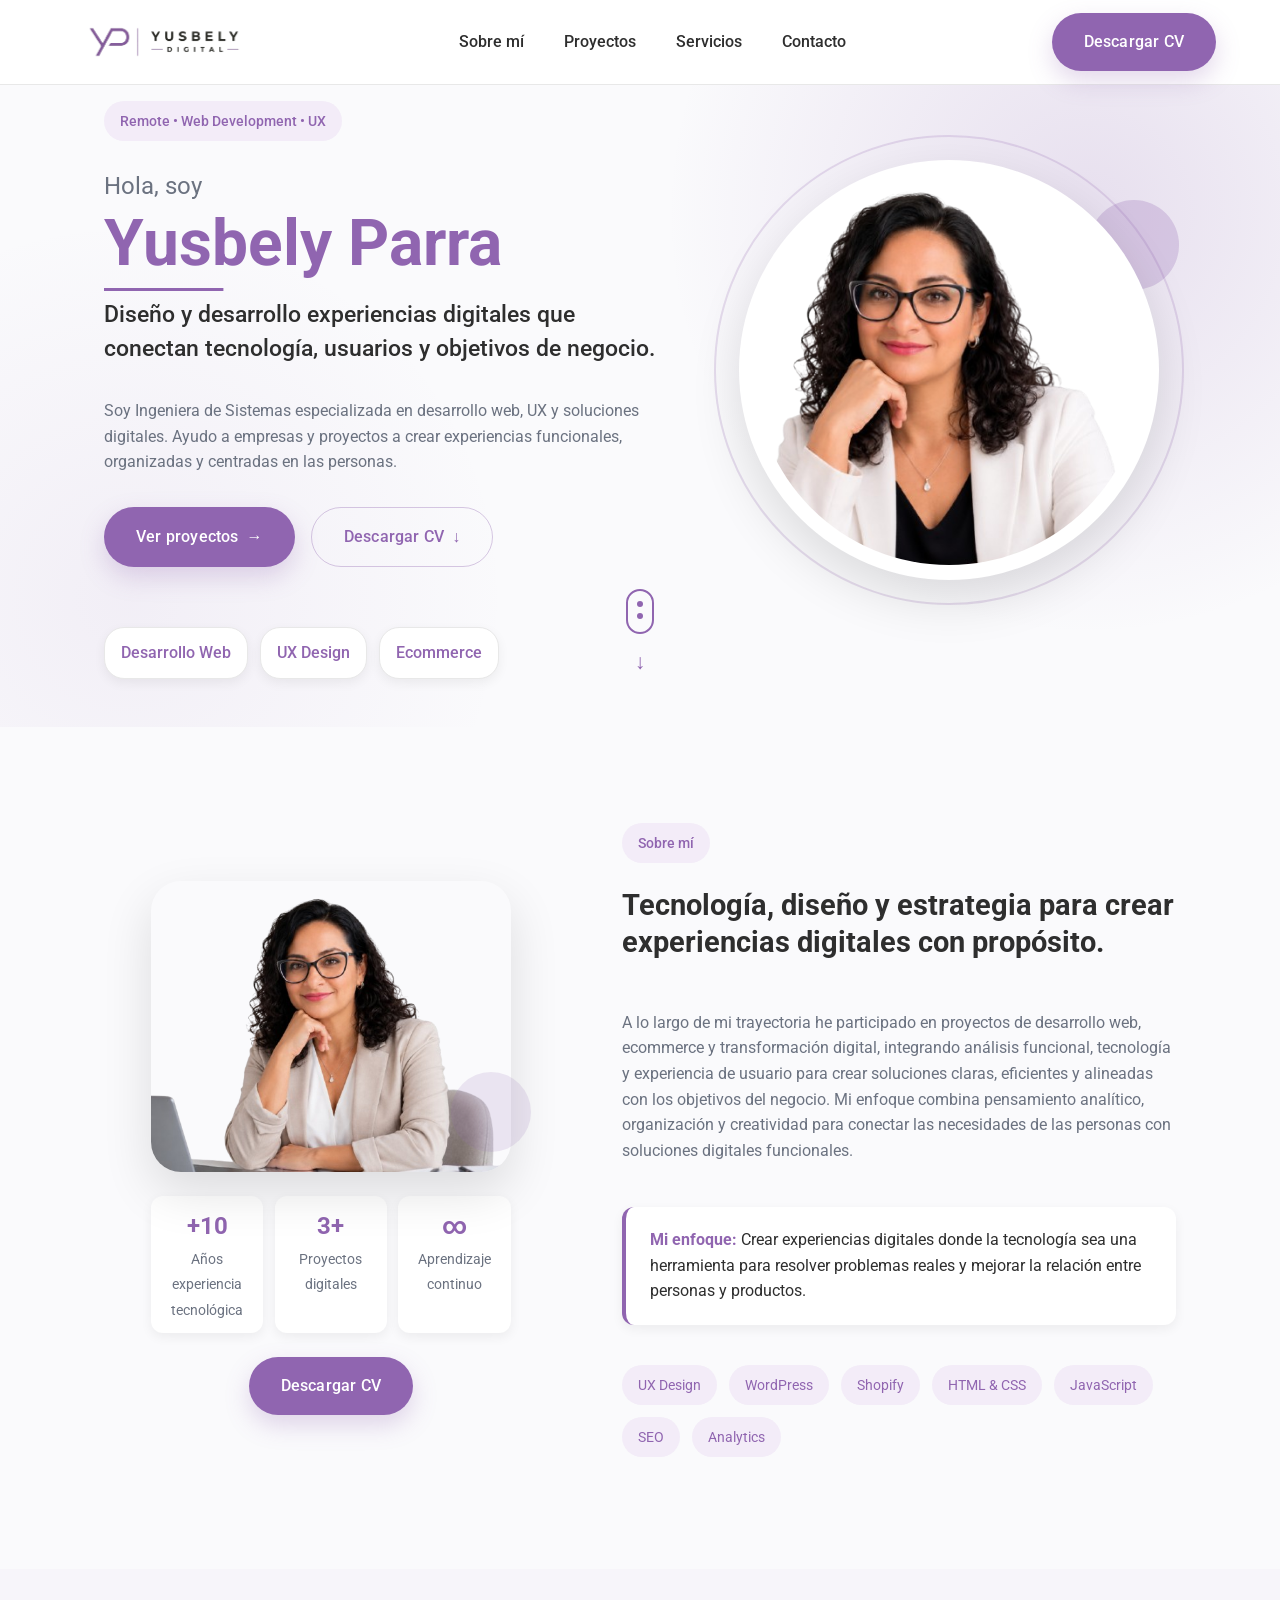
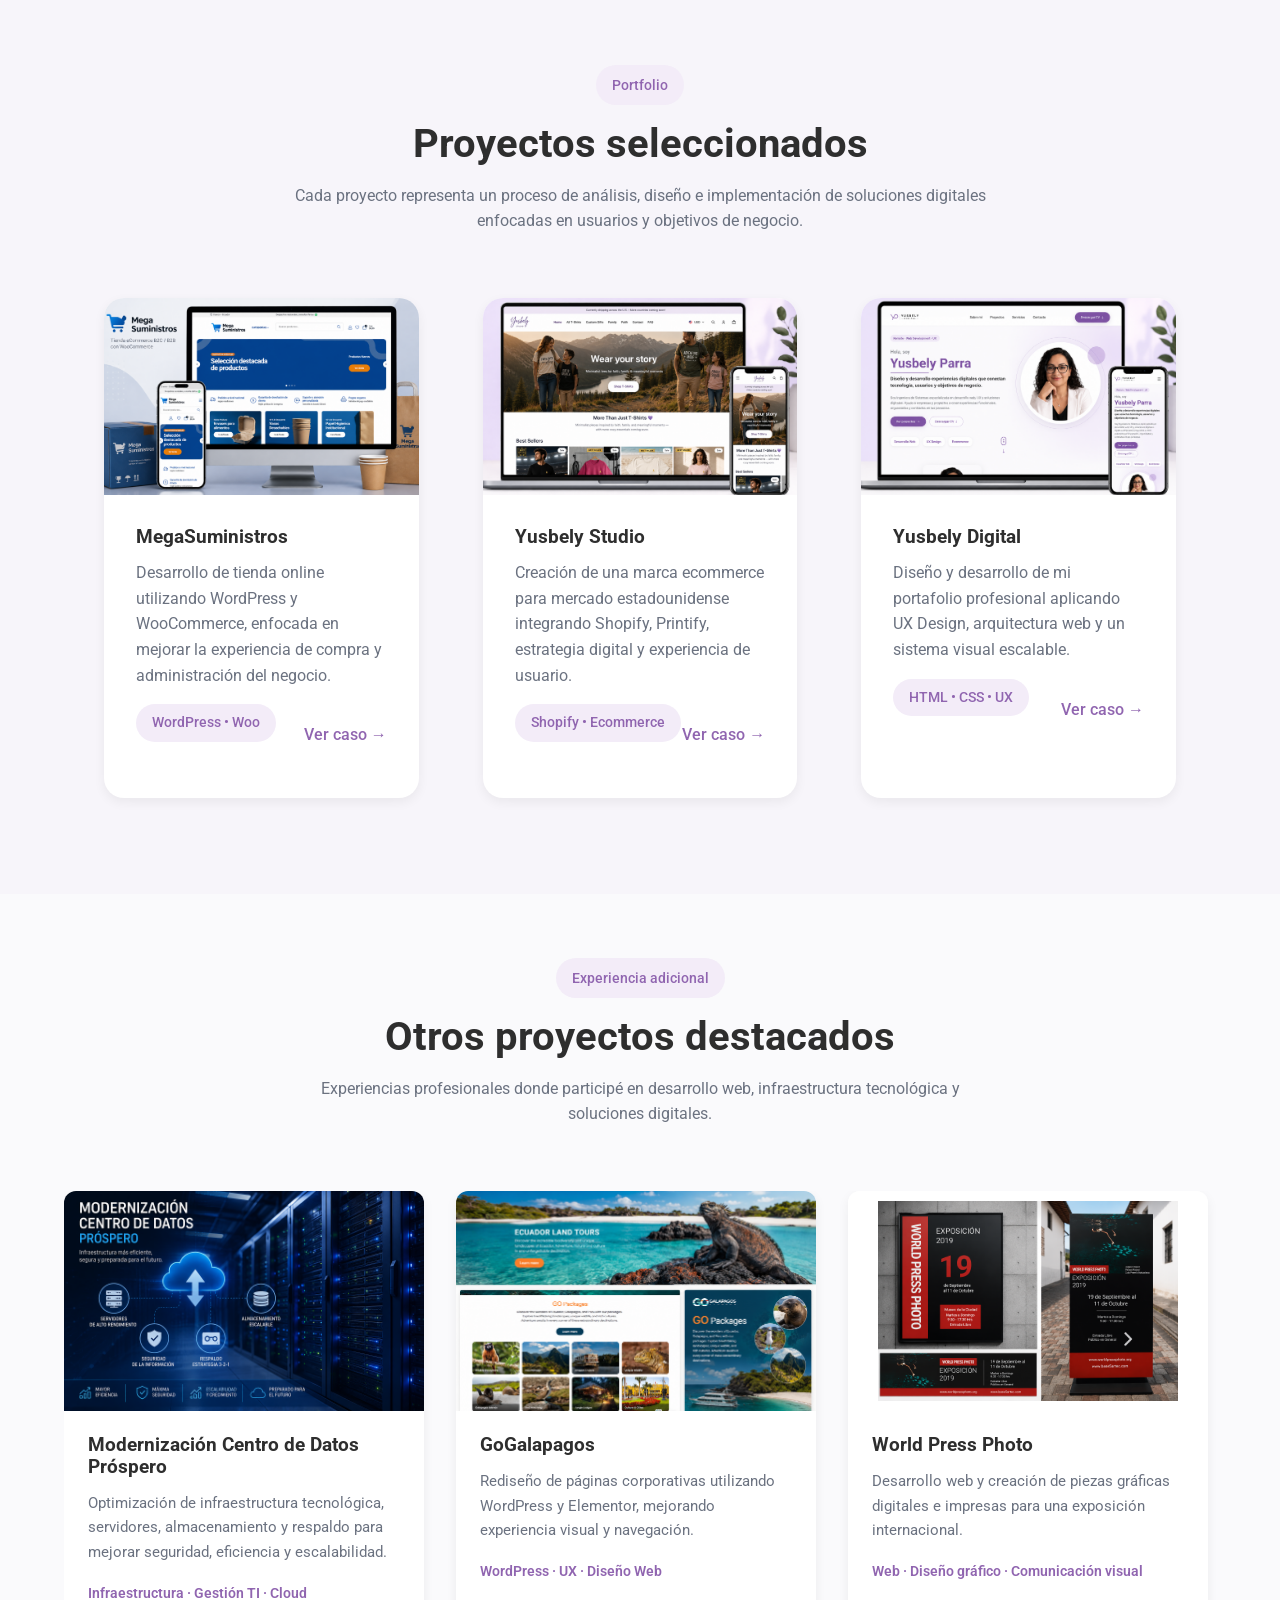
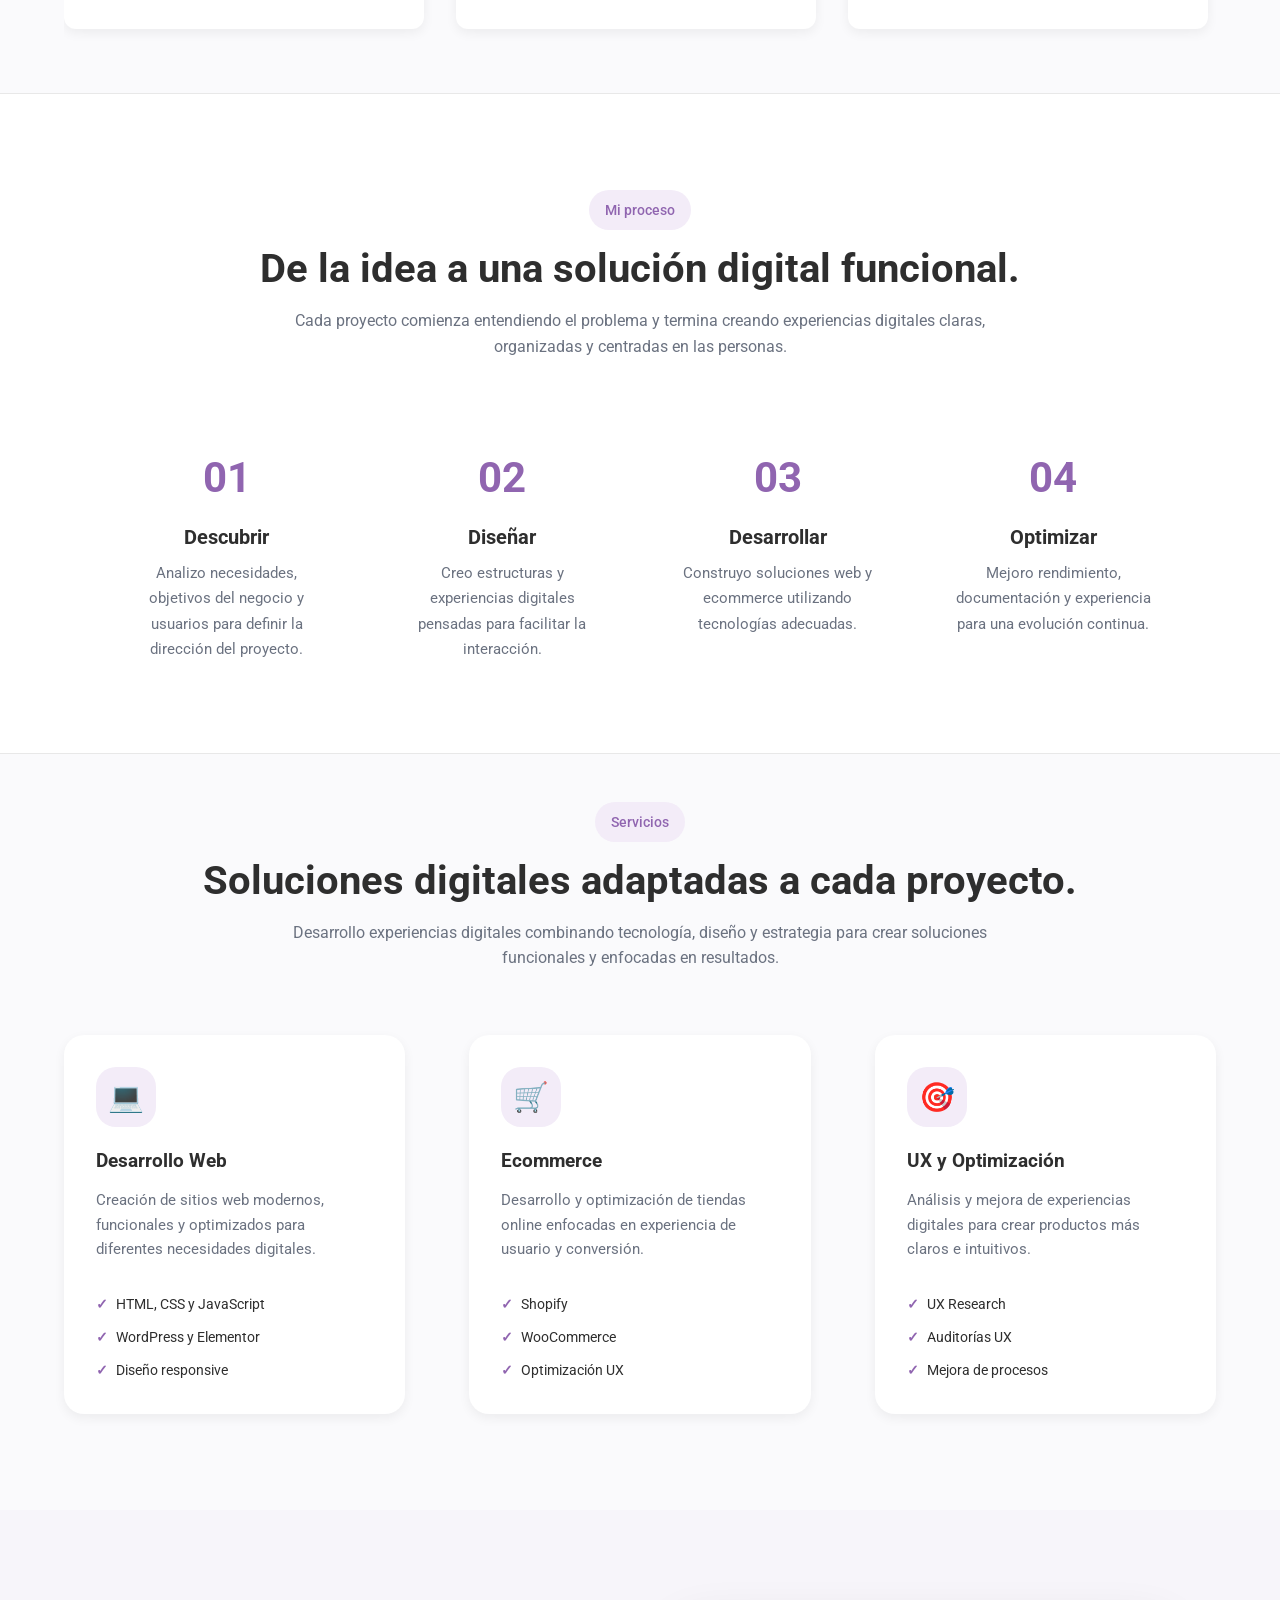
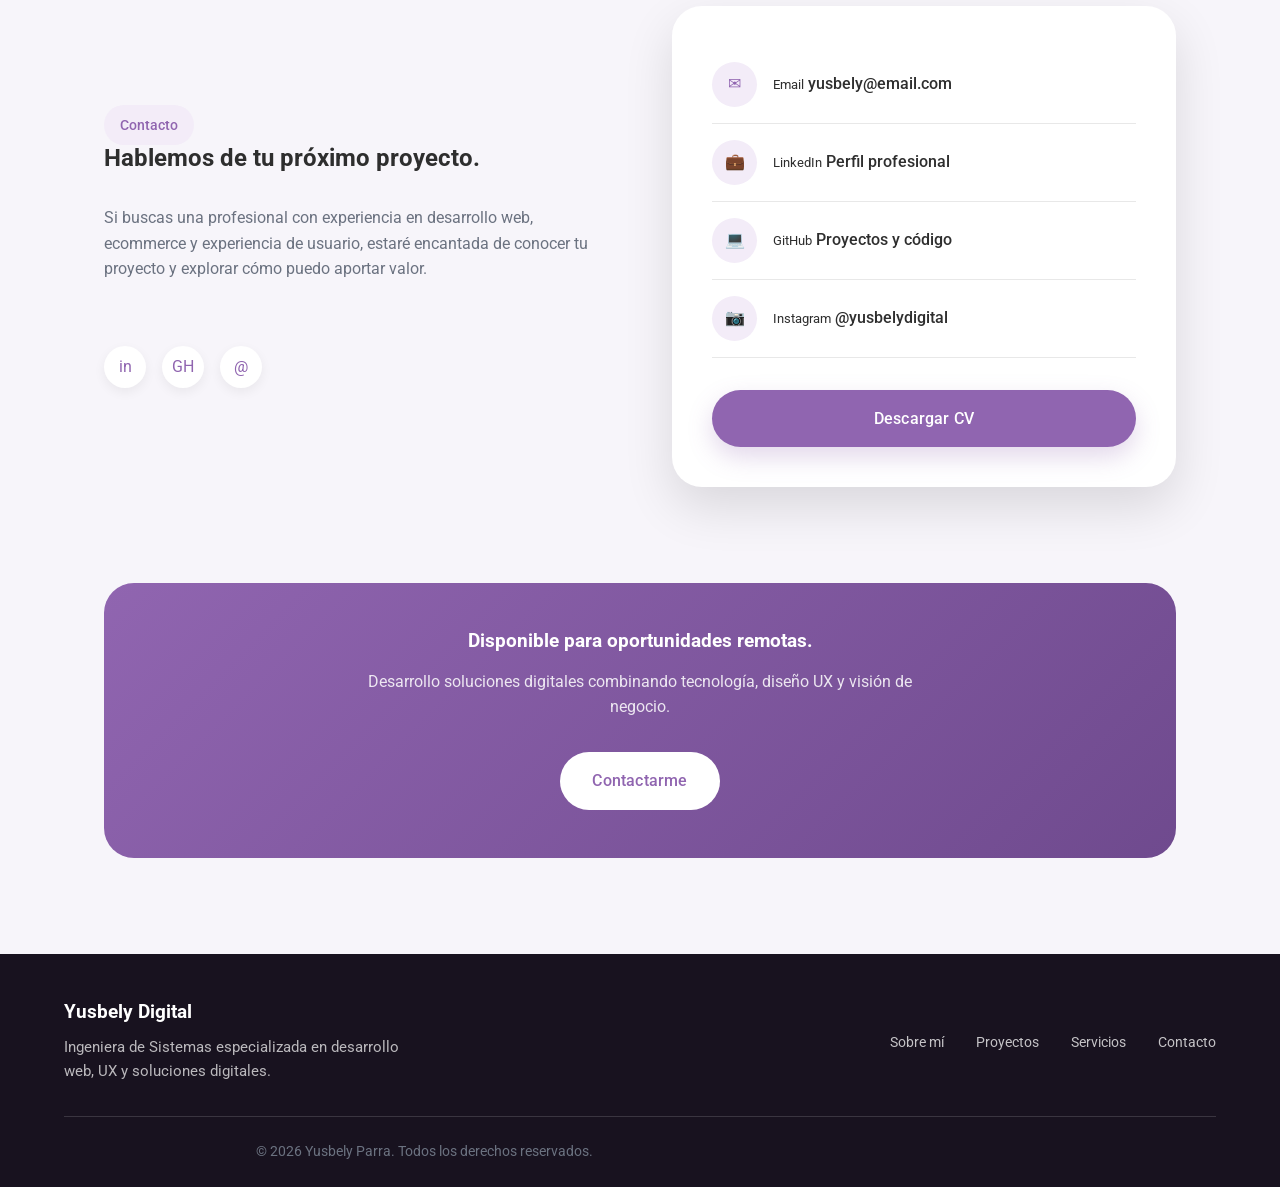
==== commit 6a993640: "Add Instagram contact section with link to profile" ====
--- a/index.html
+++ b/index.html
@@ -1700,9 +1700,30 @@
 
         </div>
 
-
-
-
+<div class="contact-item">
+
+
+    <div class="contact-icon">
+
+        📷
+
+    </div>
+
+
+    <div>
+
+        <small>Instagram</small>
+
+        <a href="https://www.instagram.com/yusbelydigital" target="_blank">
+
+            @yusbelydigital
+
+        </a>
+
+    </div>
+
+
+</div>
 
         <a href="docs/cv.pdf" class="btn btn-primary" target="_blank">
 
--- a/assets/css/style.css
+++ b/assets/css/style.css
@@ -3885,6 +3885,8 @@
 
     border-bottom: 1px solid var(--color-border);
 
+    padding-bottom: 70px;
+
 }
 
 
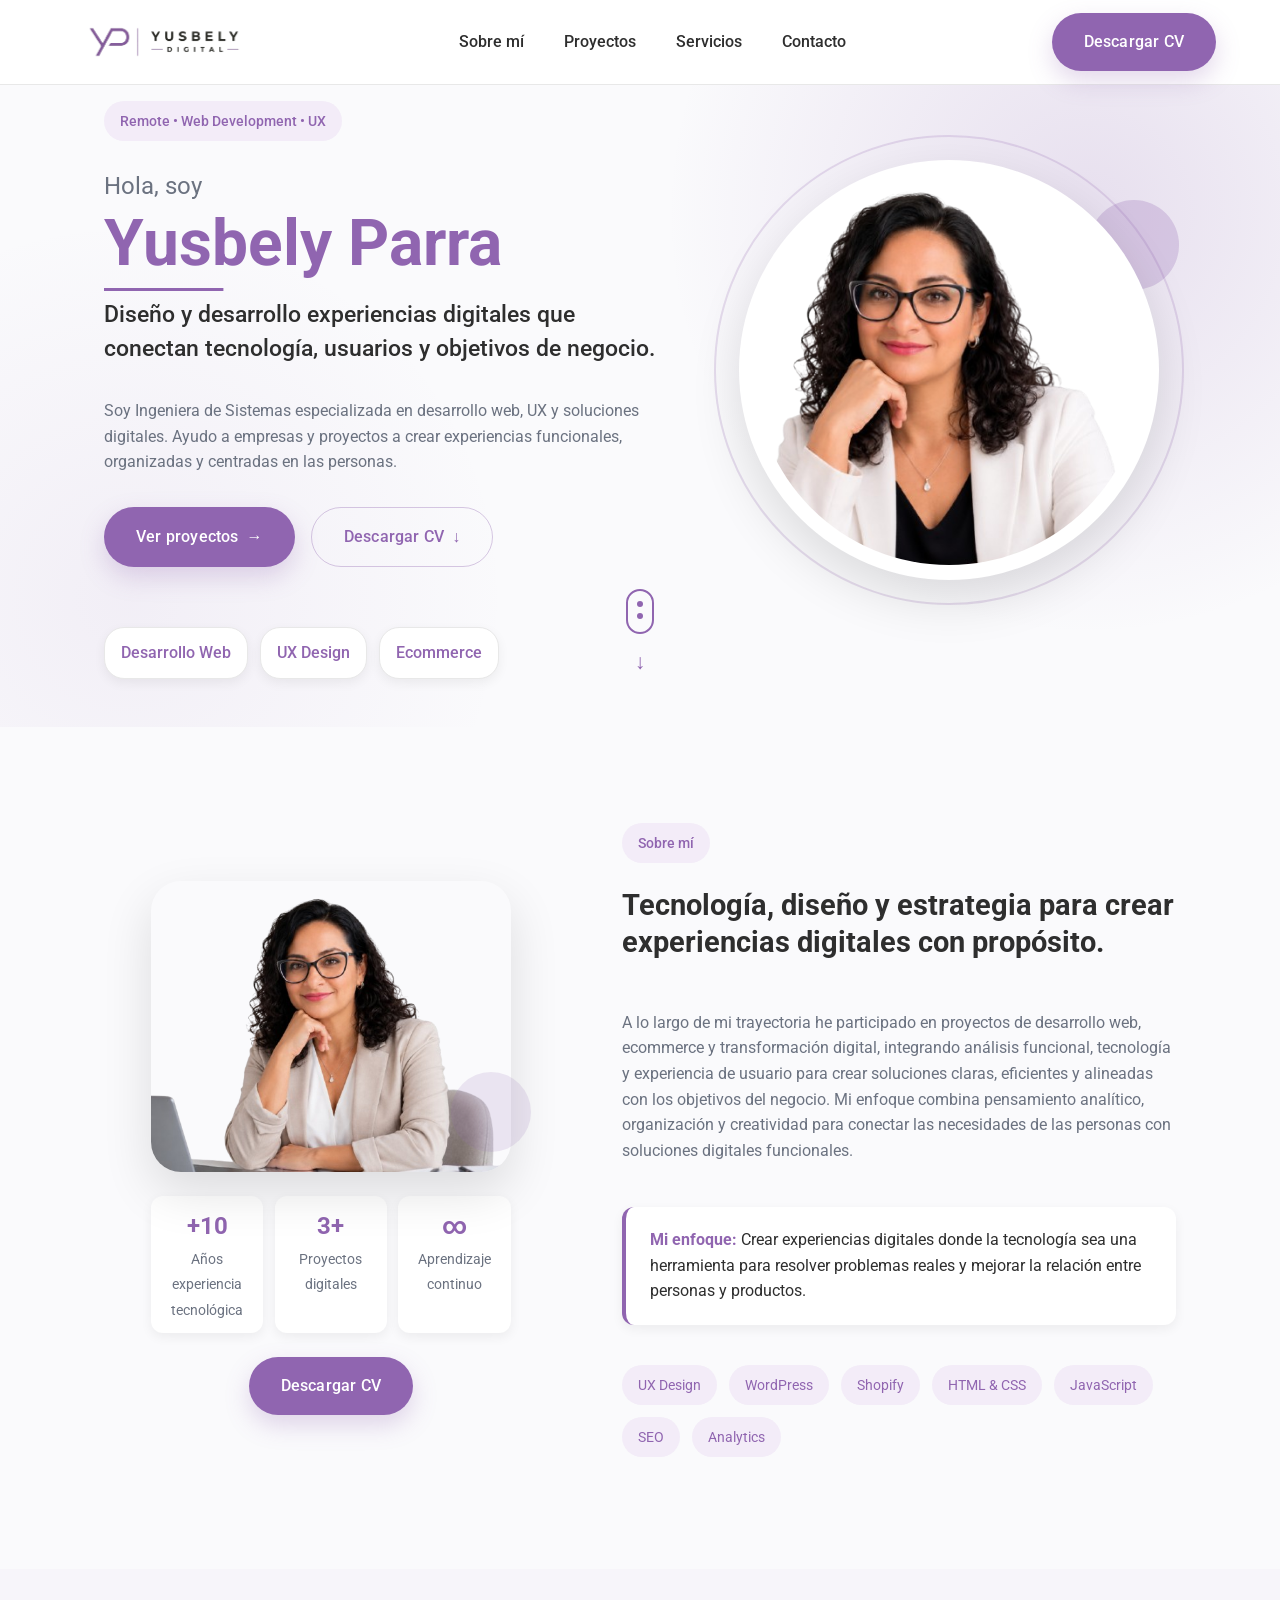
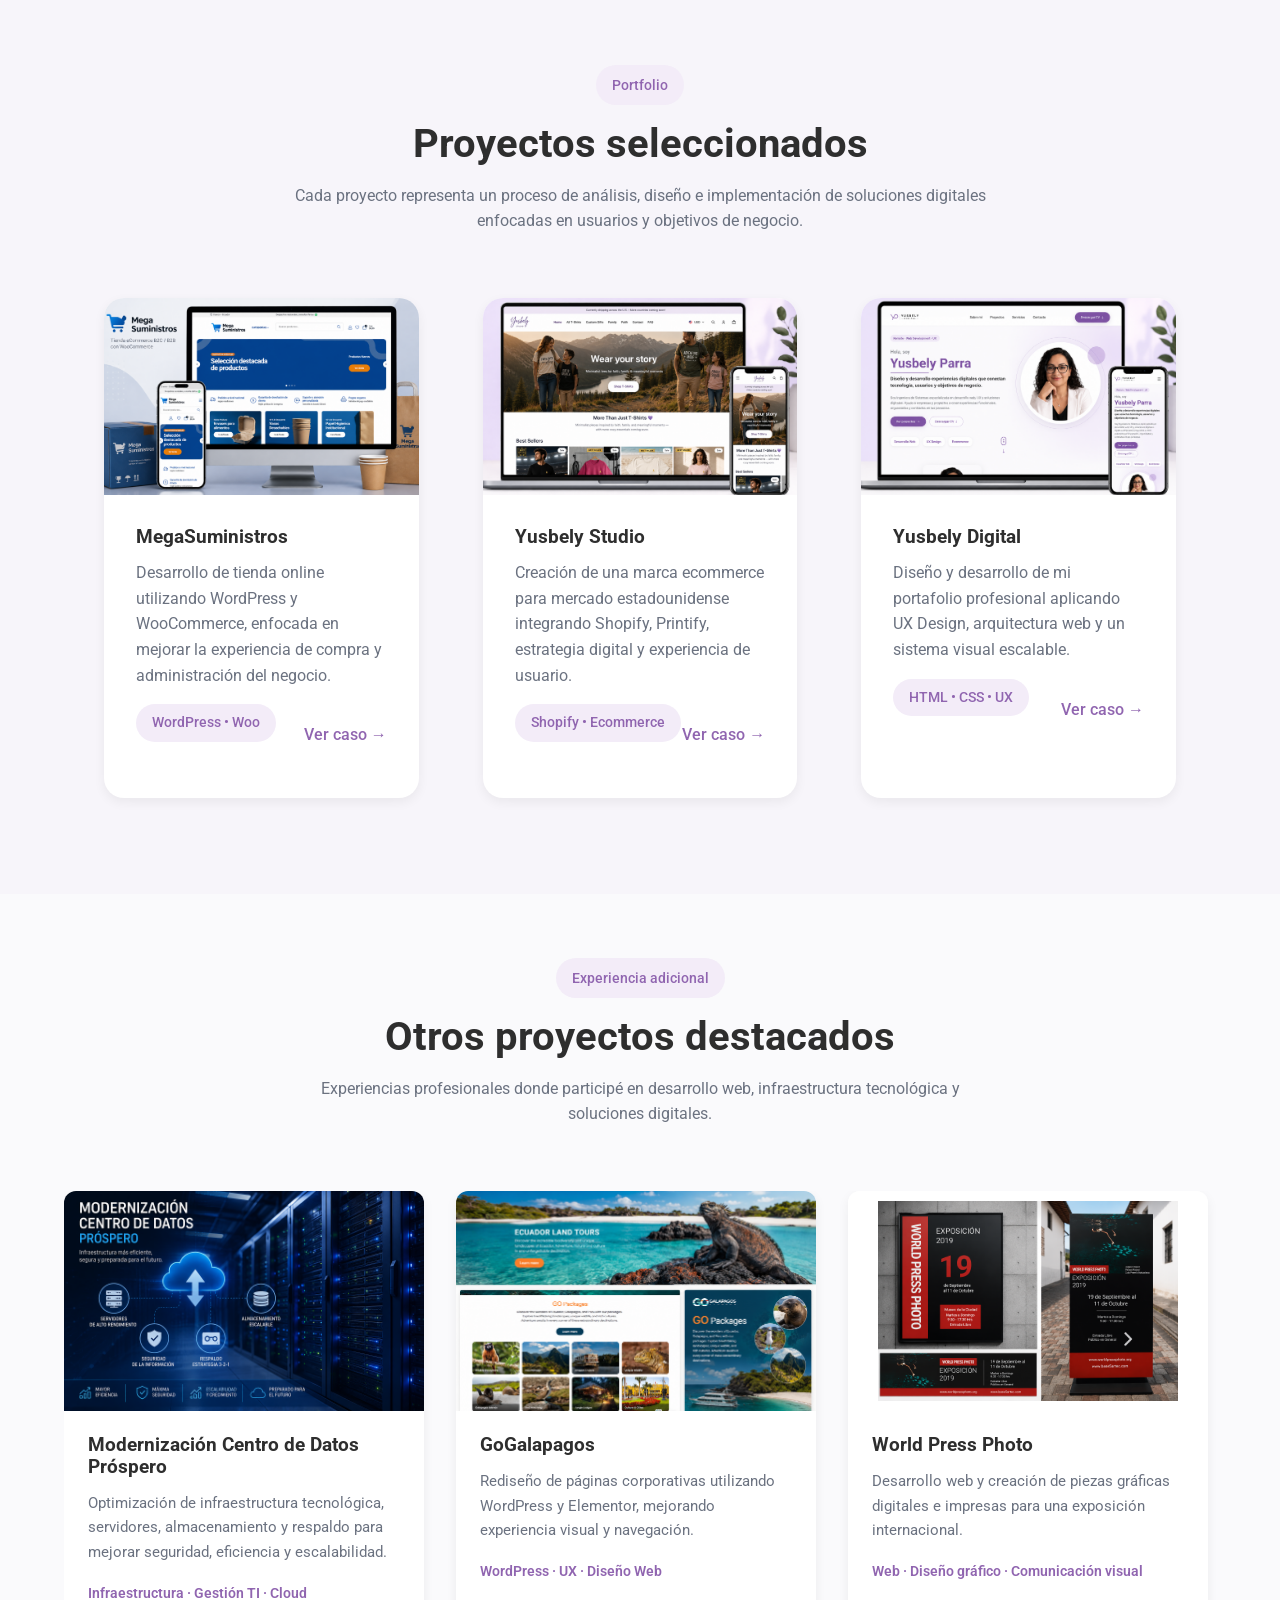
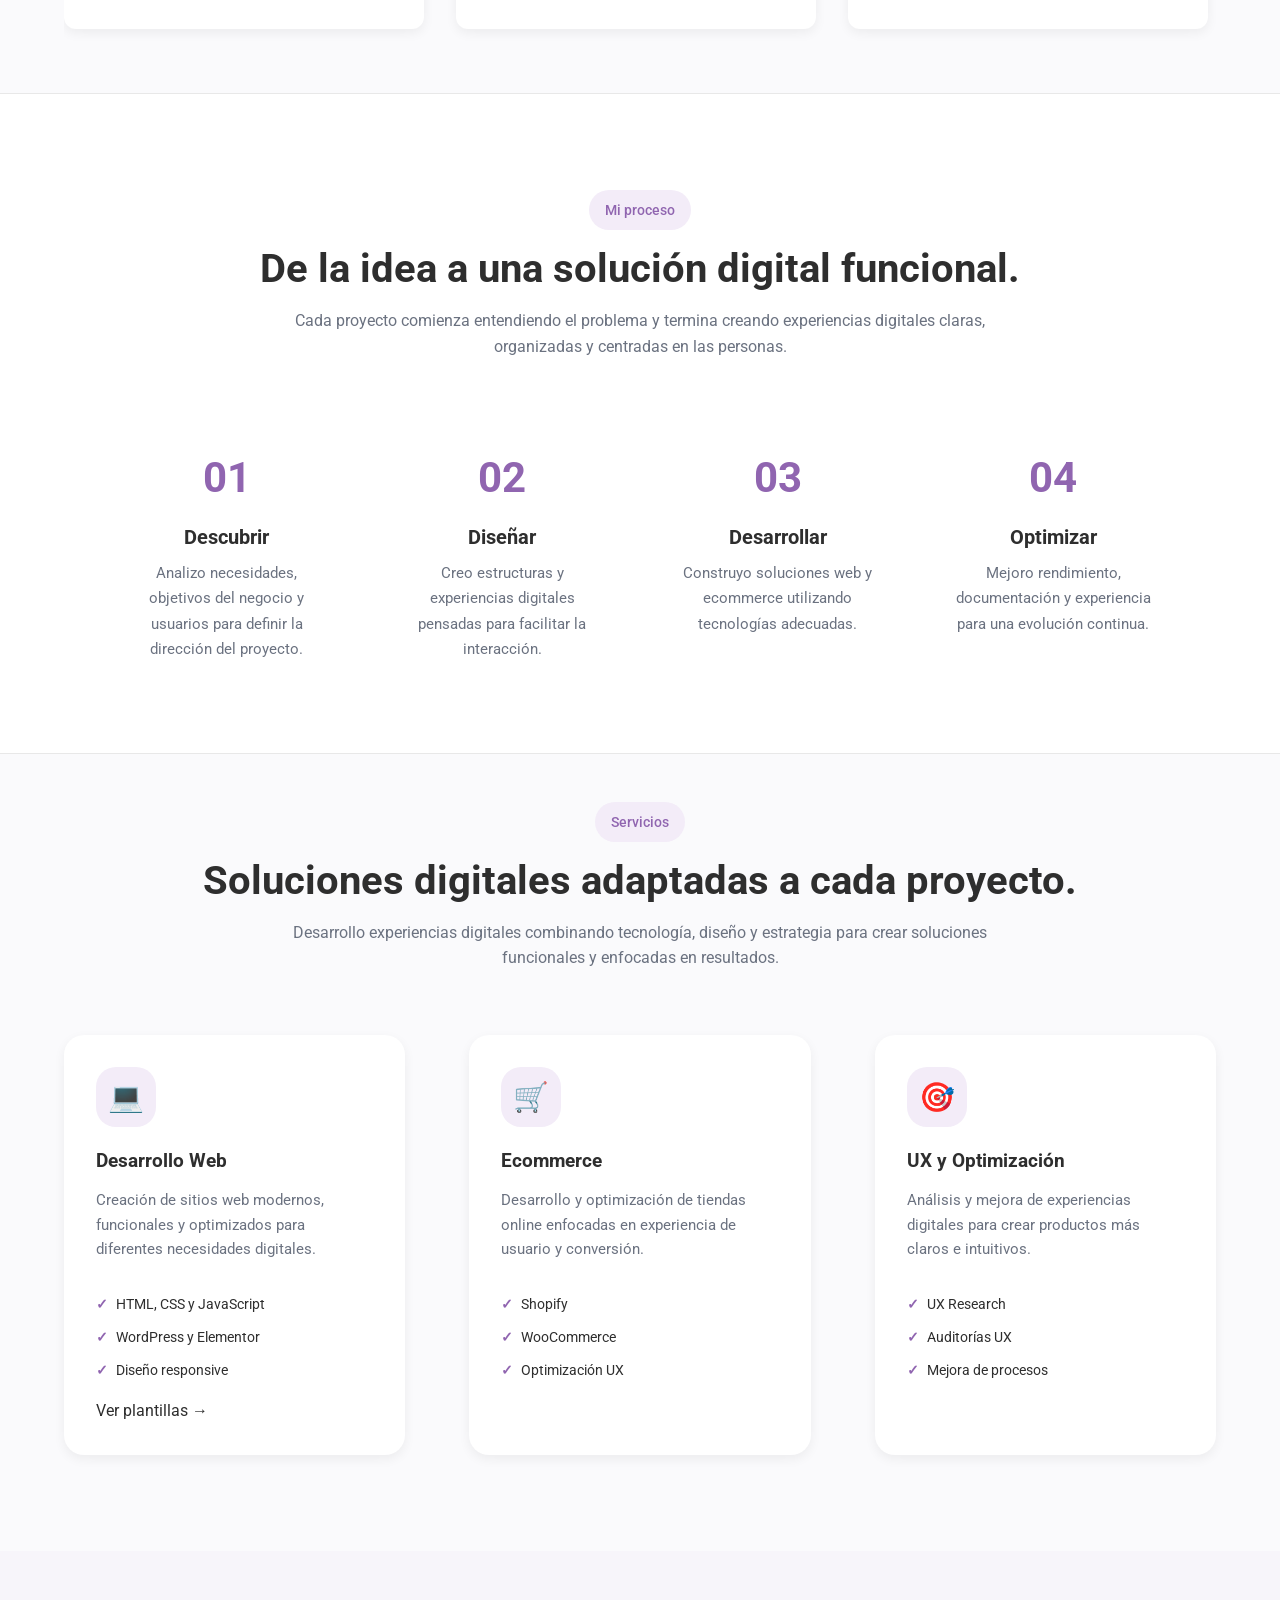
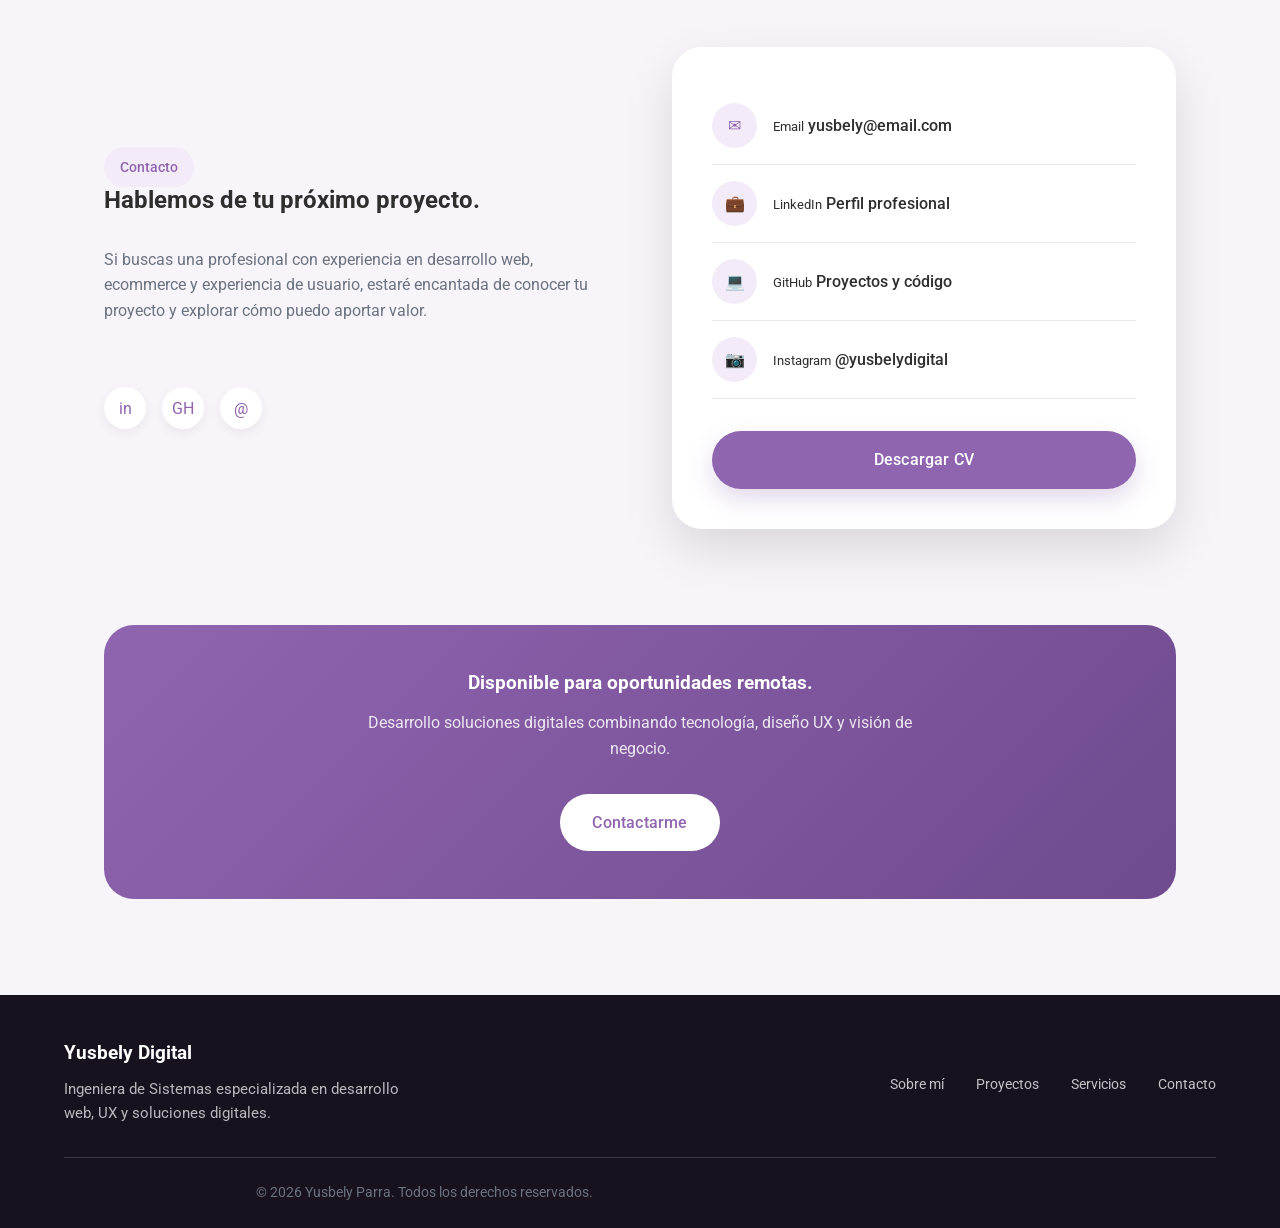
==== commit c9bcc071: "Add mobile menu functionality and templates page with demo template" ====
--- a/index.html
+++ b/index.html
@@ -50,111 +50,115 @@
   HEADER
 ==================================================-->
 
-
 <header class="header">
 
 
-    <div class="container">
-
-
-        <div class="header-content">
-
-
-
-            <!-- Logo -->
-
-
-            <a href="#" class="logo" aria-label="Yusbely Digital">
-
-
-                <img 
-                src="assets/images/logo.png"
-                alt="Yusbely Digital Logo">
-
+    <div class="container header-content">
+
+
+        <!-- Logo -->
+
+        <a href="#" class="logo">
+
+            <img 
+            src="assets/images/logo.png"
+            alt="Yusbely Digital">
+
+        </a>
+
+
+
+        <!-- Mobile Menu Toggle -->
+
+        <input 
+        type="checkbox" 
+        id="menu-toggle"
+        class="menu-toggle">
+
+
+
+        <label 
+        for="menu-toggle"
+        class="menu-button">
+
+            <span></span>
+            <span></span>
+            <span></span>
+
+        </label>
+
+
+
+
+        <!-- Navigation -->
+
+        <nav class="main-nav" aria-label="Navegación principal">
+
+
+            <ul class="nav-list">
+
+
+                <li>
+
+                    <a href="#about">
+                        Sobre mí
+                    </a>
+
+                </li>
+
+
+                <li>
+
+                    <a href="#projects">
+                        Proyectos
+                    </a>
+
+                </li>
+
+
+                <li>
+
+                    <a href="#services">
+                        Servicios
+                    </a>
+
+                </li>
+
+
+                <li>
+
+                    <a href="#contact">
+                        Contacto
+                    </a>
+
+                </li>
+
+
+            </ul>
+
+
+        </nav>
+
+
+
+
+        <!-- Header Action -->
+
+        <div class="header-actions">
+
+
+            <a 
+            href="documents/cv.pdf"
+            target="_blank"
+            class="btn btn-primary">
+
+                Descargar CV
 
             </a>
 
 
-
-
-            <!-- Navigation -->
-
-
-            <nav class="main-nav" aria-label="Navegación principal">
-
-
-                <ul class="nav-list">
-
-
-                    <li>
-
-                        <a href="#about">
-                            Sobre mí
-                        </a>
-
-                    </li>
-
-
-
-                    <li>
-
-                        <a href="#projects">
-                            Proyectos
-                        </a>
-
-                    </li>
-
-
-
-                    <li>
-
-                        <a href="#services">
-                            Servicios
-                        </a>
-
-                    </li>
-
-
-
-                    <li>
-
-                        <a href="#contact">
-                            Contacto
-                        </a>
-
-                    </li>
-
-
-                </ul>
-
-
-            </nav>
-
-
-
-
-
-            <!-- Header Action -->
-
-
-<div class="header-actions">
-
-
-    <a 
-    href="docs/cv.pdf"
-    class="btn btn-primary"
-    target="_blank">
-
-        Descargar CV
-
-    </a>
-
-
-</div>
-
-
-
         </div>
+
 
 
     </div>
@@ -1380,6 +1384,14 @@
 
             </ul>
 
+            <a 
+href="templates.html"
+class="service-link">
+
+    Ver plantillas →
+
+</a>
+
 
         </article>
 
--- a/assets/css/style.css
+++ b/assets/css/style.css
@@ -736,6 +736,49 @@
 
 }
 
+/*==================================================
+  MOBILE MENU BUTTON
+==================================================*/
+
+
+.menu-toggle {
+
+    display:none;
+
+}
+
+
+
+.menu-button {
+
+    display:none;
+
+    flex-direction:column;
+
+    gap:5px;
+
+    cursor:pointer;
+
+}
+
+
+
+.menu-button span {
+
+
+    width:28px;
+
+    height:3px;
+
+    background:var(--color-primary);
+
+    border-radius:20px;
+
+    transition:.3s ease;
+
+
+}
+
 .logo {
 
     display: flex;
@@ -1089,6 +1132,8 @@
 
     height:100%;
 
+    aspect-ratio:1 / 1;
+
     object-fit:cover;
 
     border-radius:50%;
@@ -2438,14 +2483,79 @@
 
 
 
-    /* HEADER */
-
-
-    .header-content {
-
-        min-height:75px;
-
-    }
+/* HEADER */
+
+
+/*==================================================
+  HEADER MOBILE
+==================================================*/
+
+
+.header-content {
+
+    min-height:70px;
+
+}
+
+
+
+.logo img {
+
+    width:140px;
+
+}
+
+
+
+.menu-button {
+
+    display:flex;
+
+}
+
+
+
+.main-nav {
+
+    position:absolute;
+
+    top:70px;
+
+    left:0;
+
+    width:100%;
+
+    background:var(--color-white);
+
+    padding:2rem 1.5rem;
+
+    box-shadow:var(--shadow-md);
+
+    transform:translateY(-150%);
+
+    transition:.3s ease;
+
+}
+
+
+
+.main-nav .nav-list {
+
+    flex-direction:column;
+
+    gap:1.5rem;
+
+    text-align:center;
+
+}
+
+
+
+.menu-toggle:checked ~ .main-nav {
+
+    transform:translateY(0);
+
+}
 
 
 
@@ -2643,37 +2753,97 @@
 
 
 
-    /* HEADER */
-
-
-    .header-content {
-
-        min-height:70px;
-
-    }
-
-
-
-    .logo img {
-
-        width:140px;
-
-    }
-
-
-
-    .main-nav {
-
-        display:none;
-
-    }
-
-
-
-    /*
-    Future mobile menu
-    will be added here
-    */
+    /*==================================================
+  HEADER MOBILE
+==================================================*/
+
+
+.header-content {
+
+
+    min-height:70px;
+
+
+}
+
+
+
+.logo img {
+
+
+    width:140px;
+
+
+}
+
+
+
+.menu-button {
+
+
+    display:flex;
+
+
+}
+
+
+
+.header-actions {
+
+
+    display:none;
+
+
+}
+
+
+
+.main-nav {
+
+
+    position:absolute;
+
+    top:70px;
+
+    left:0;
+
+    width:100%;
+
+    background:var(--color-white);
+
+    padding:2rem 1.5rem;
+
+    box-shadow:var(--shadow-md);
+
+    transform:translateY(-150%);
+
+    transition:.3s ease;
+
+}
+
+
+
+.nav-list {
+
+
+    flex-direction:column;
+
+    gap:1.5rem;
+
+    text-align:center;
+
+
+}
+
+
+
+.menu-toggle:checked ~ .main-nav {
+
+
+    transform:translateY(0);
+
+
+}
 
 
 
@@ -2732,13 +2902,15 @@
 
 
 
-    .hero-image-wrapper {
-
-        width:280px;
-
-        padding:12px;
-
-    }
+.hero-image-wrapper {
+
+    width:280px;
+
+    height:280px;
+
+    padding:12px;
+
+}
 
 
 
@@ -3836,6 +4008,31 @@
   ADDITIONAL PROJECTS IMAGES
 ==================================================*/
 
+@media(max-width:768px){
+
+
+    .additional-slider {
+
+        flex-direction:column;
+
+        overflow-x:visible;
+
+        gap:1.5rem;
+
+    }
+
+
+
+    .additional-card {
+
+        min-width:100%;
+
+        max-width:100%;
+
+    }
+
+
+}
 
 .additional-image {
 
@@ -4012,4 +4209,152 @@
 
     font-weight:500 !important;
 
+}
+
+
+/*==================================================
+  TEMPLATES PAGE
+==================================================*/
+
+
+.templates-page {
+
+    padding:6rem 0;
+
+    background:var(--color-background);
+
+}
+
+
+
+.templates-grid {
+
+
+    display:grid;
+
+    grid-template-columns:repeat(3,1fr);
+
+    gap:2rem;
+
+    margin-top:3rem;
+
+
+}
+
+
+
+.template-card {
+
+
+    background:var(--color-white);
+
+    border-radius:var(--border-radius-lg);
+
+    overflow:hidden;
+
+    box-shadow:var(--shadow-sm);
+
+    transition:.3s ease;
+
+
+}
+
+
+
+.template-card:hover {
+
+
+    transform:translateY(-6px);
+
+    box-shadow:var(--shadow-md);
+
+
+}
+
+
+
+.template-card img {
+
+
+    width:100%;
+
+    height:220px;
+
+    object-fit:cover;
+
+
+}
+
+
+
+.template-content {
+
+
+    padding:1.5rem;
+
+
+}
+
+
+
+.template-content h2 {
+
+
+    margin-bottom:1rem;
+
+
+}
+
+
+
+.template-content p {
+
+
+    color:var(--color-text-light);
+
+    line-height:1.7;
+
+
+}
+
+
+
+.template-content span {
+
+
+    display:block;
+
+    margin-top:1rem;
+
+    color:var(--color-primary);
+
+    font-size:.9rem;
+
+
+}
+
+
+
+.template-links {
+
+
+    display:flex;
+
+    justify-content:space-between;
+
+    margin-top:1.5rem;
+
+
+}
+
+
+
+.template-links a {
+
+
+    color:var(--color-primary);
+
+    font-weight:500;
+
+
 }
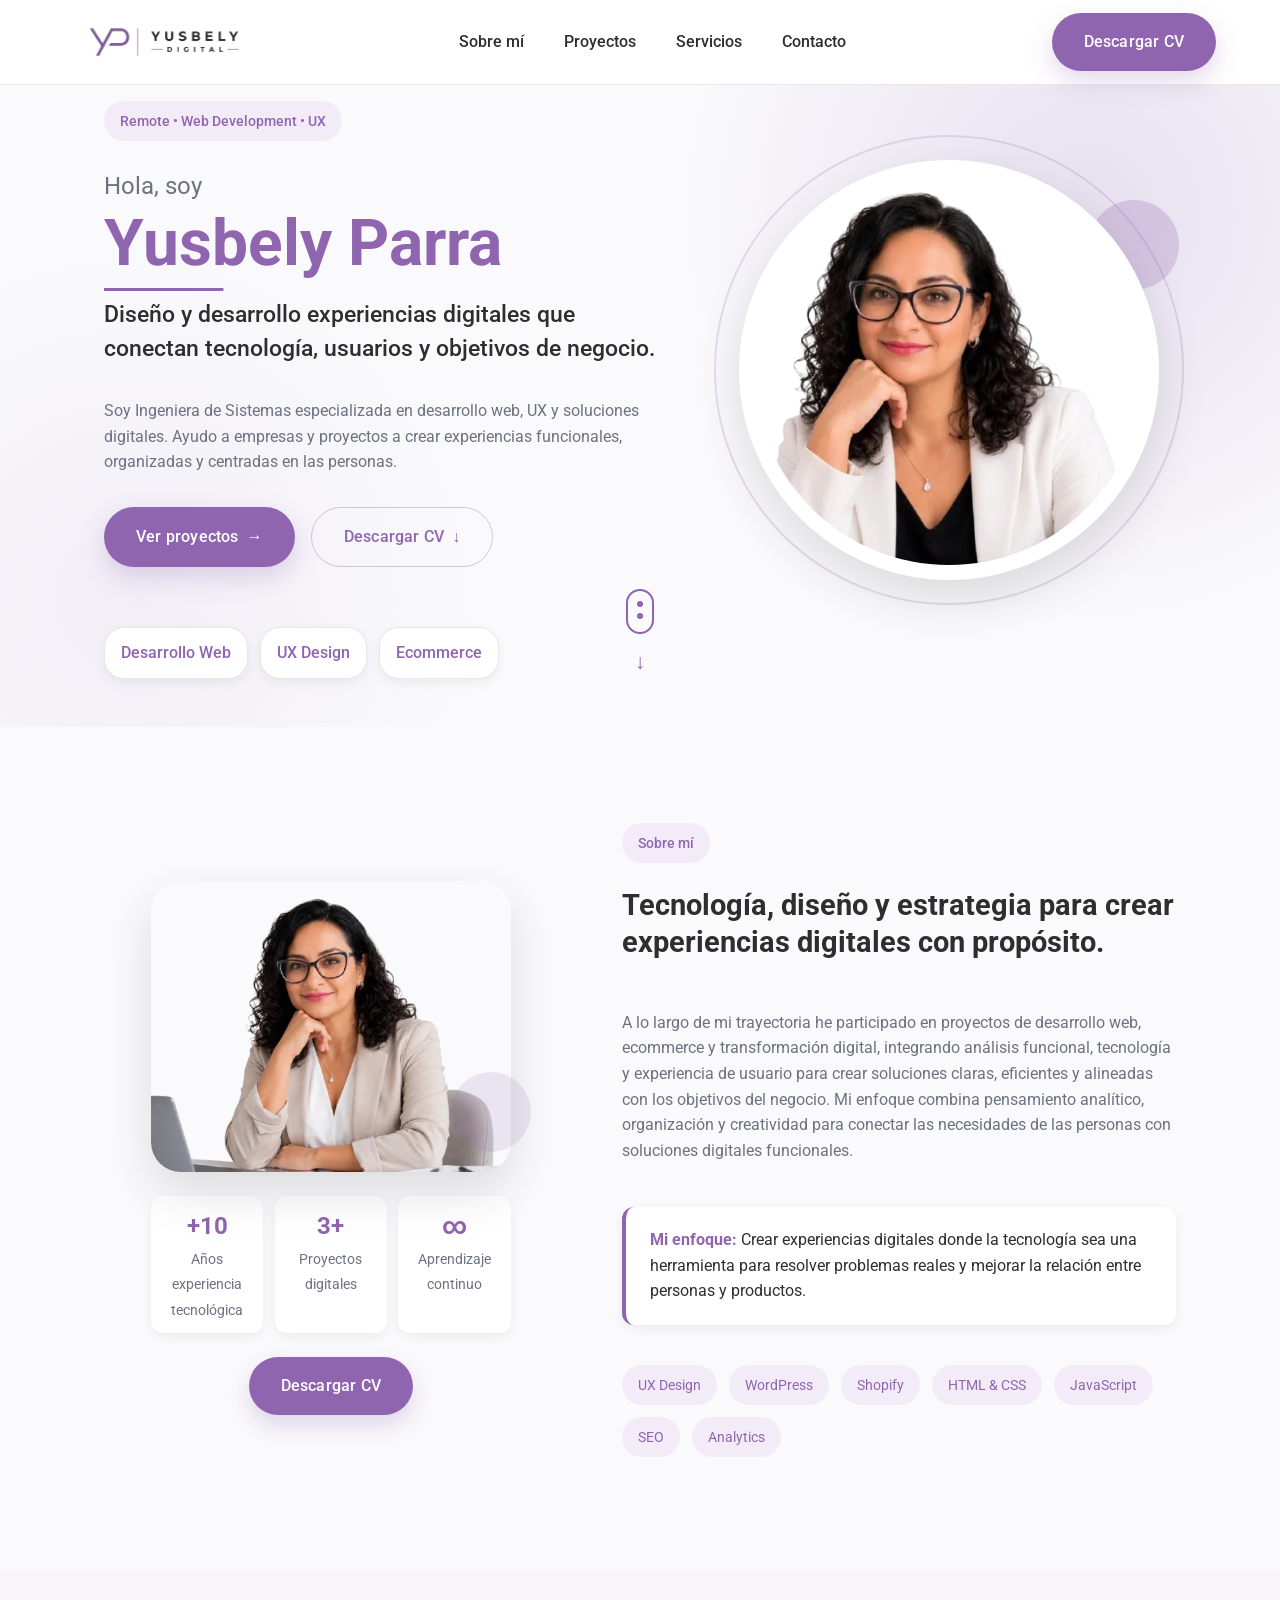
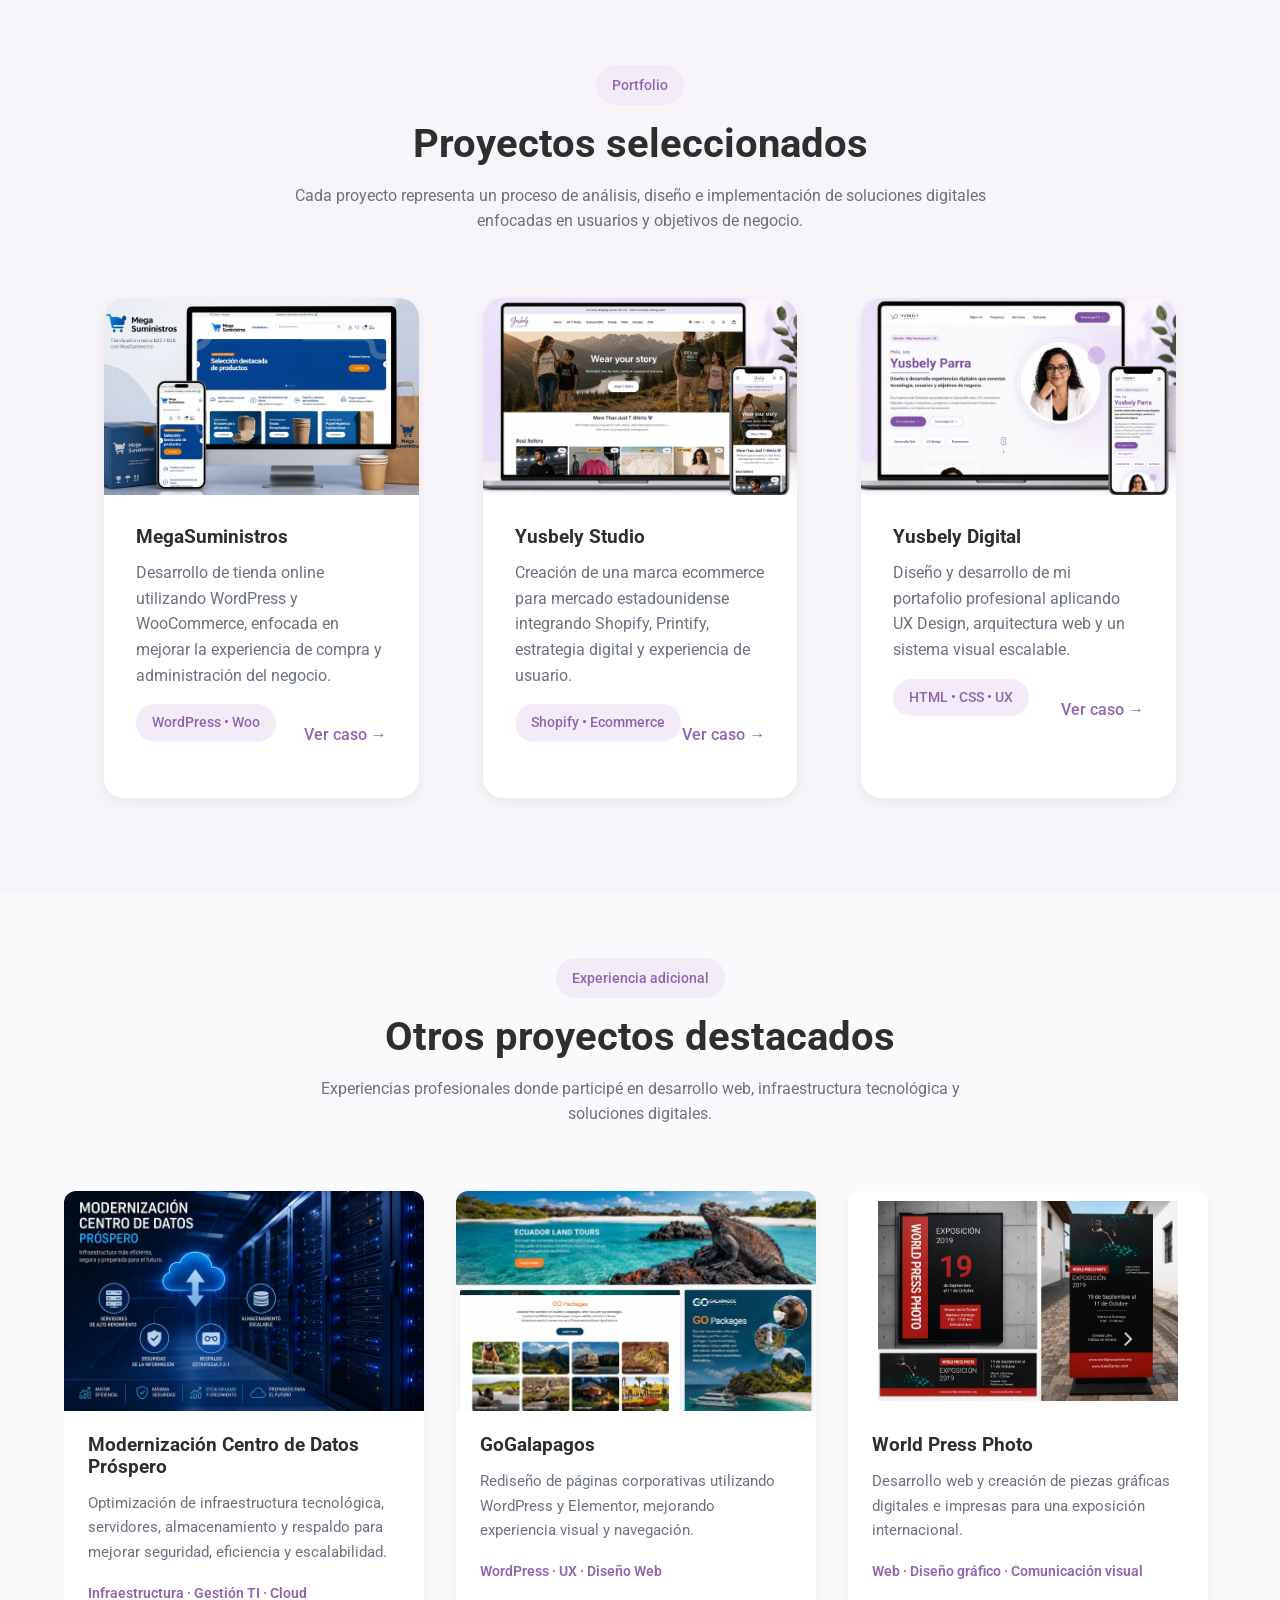
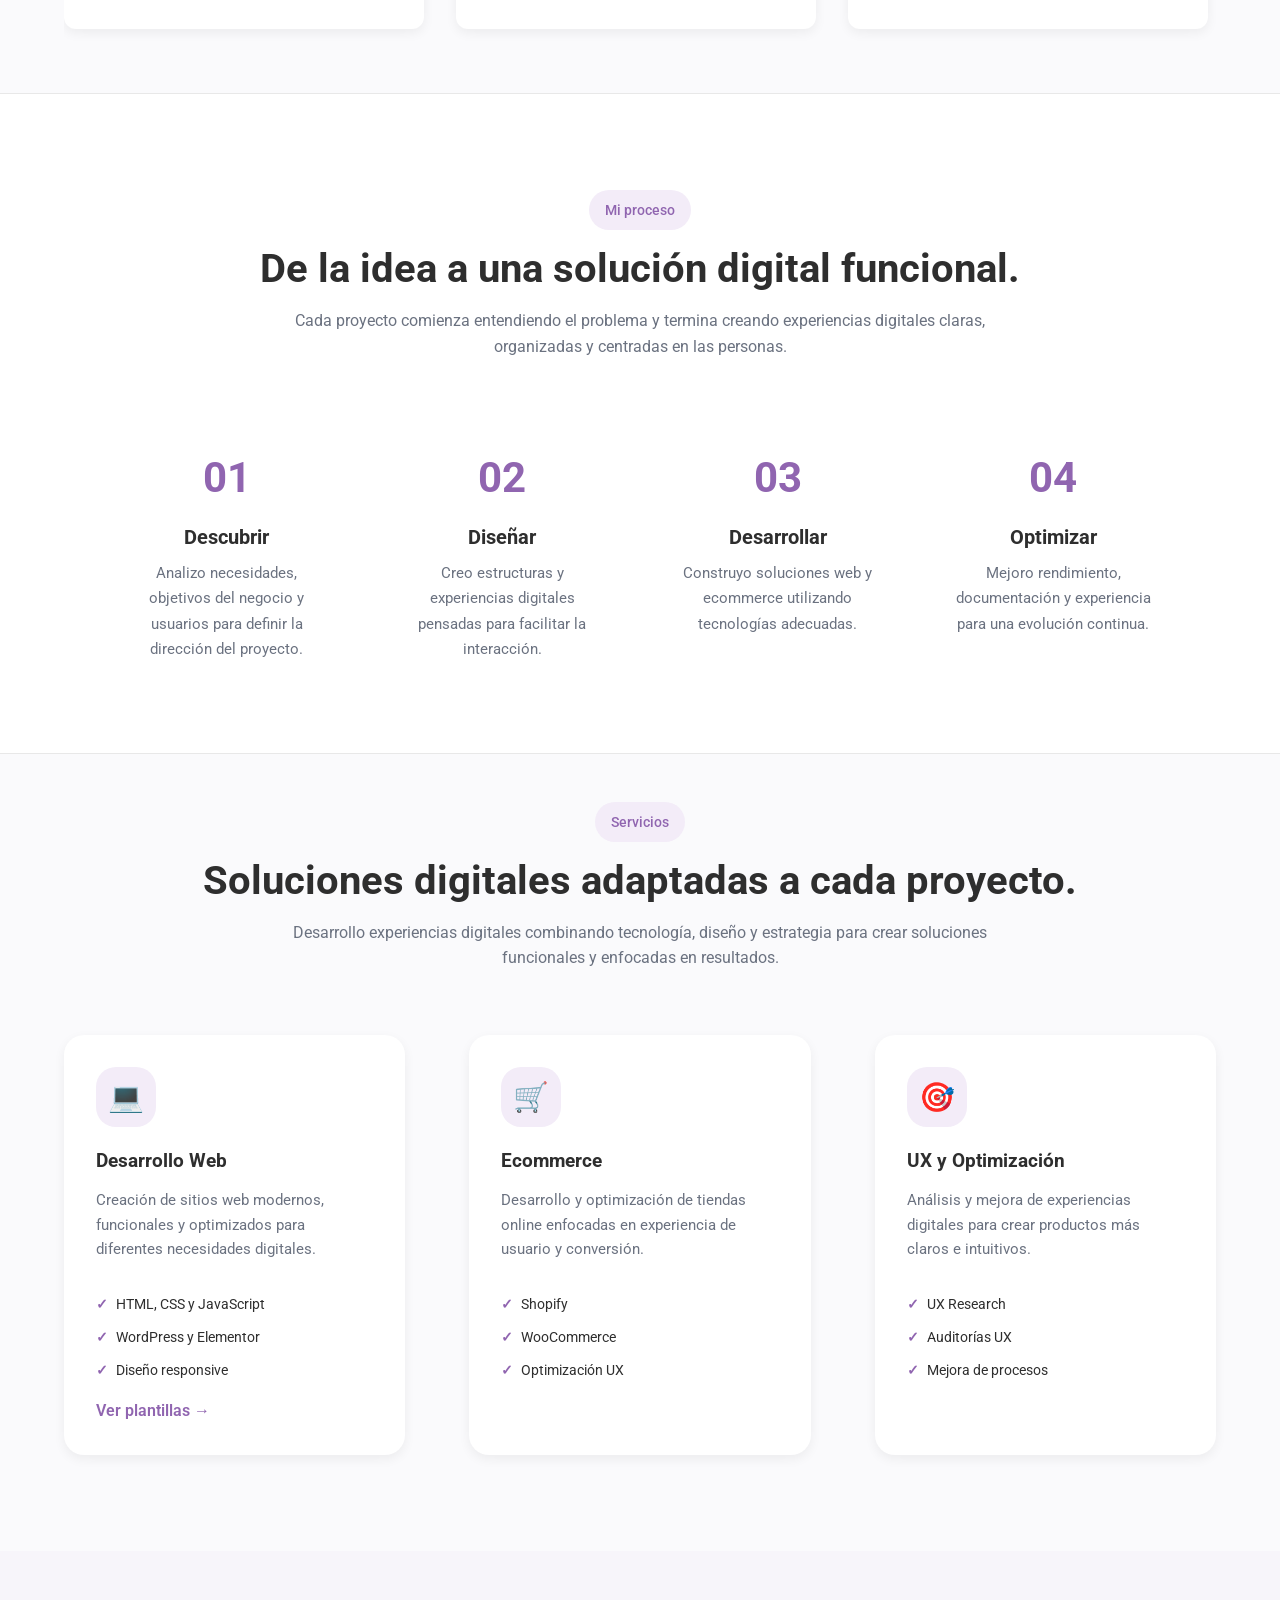
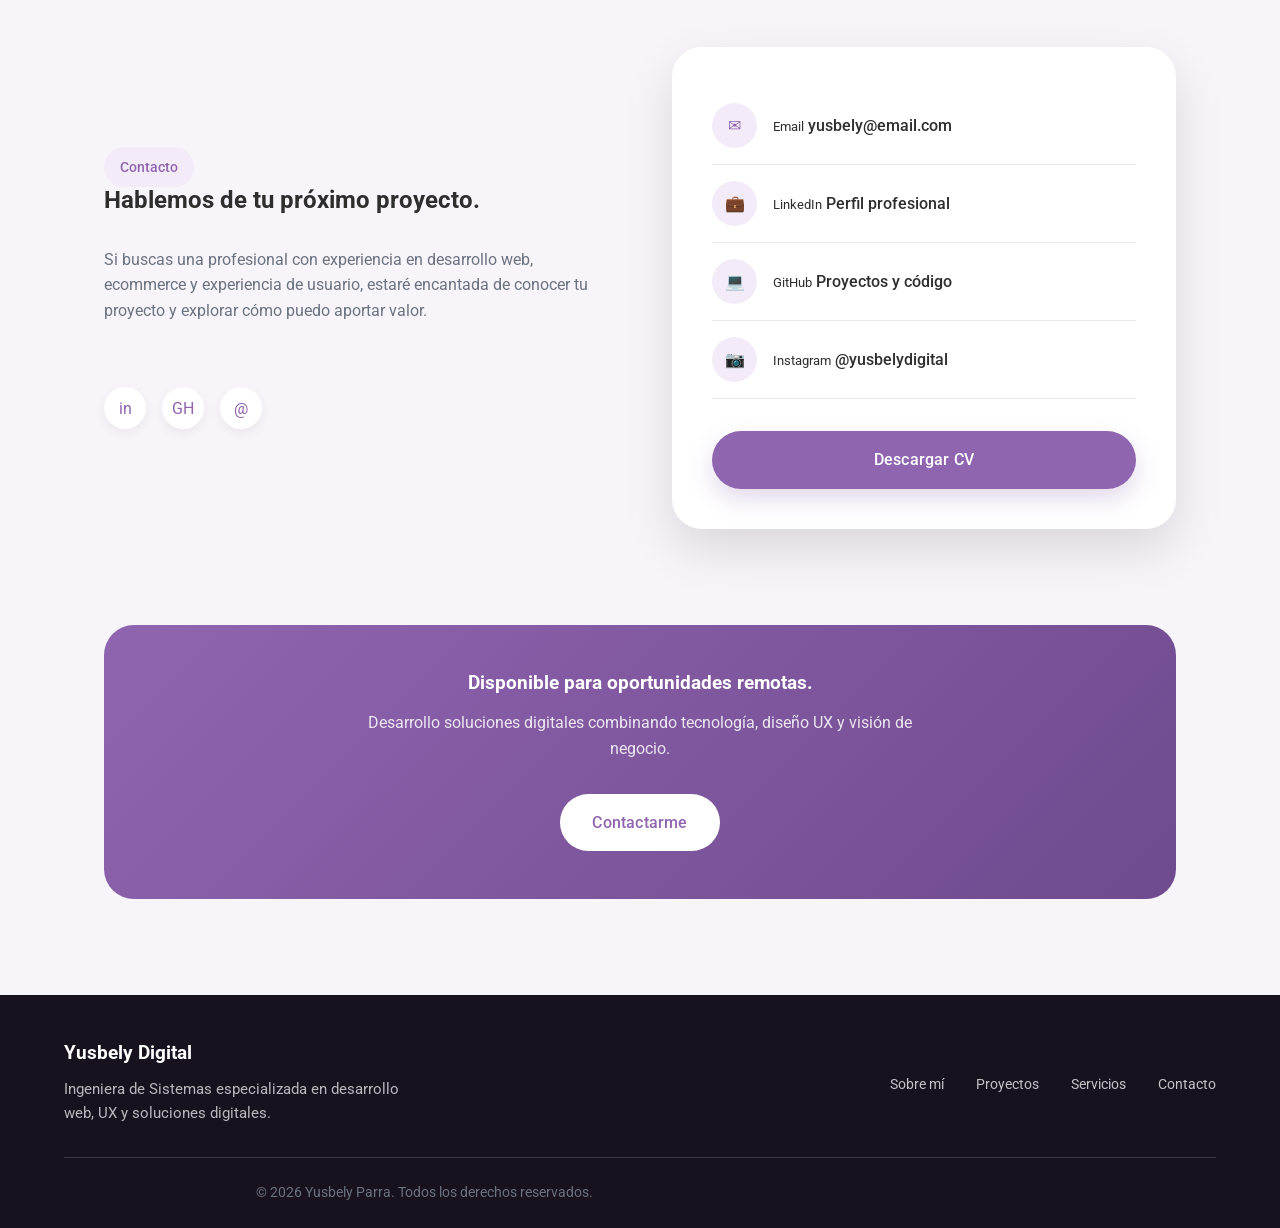
==== commit 2a3ce4ee: "Refactor code structure for improved readability and maintainability" ====
--- a/index.html
+++ b/index.html
@@ -61,7 +61,7 @@
         <a href="#" class="logo">
 
             <img 
-            src="assets/images/logo.png"
+            src="assets/images/logo.webp"
             alt="Yusbely Digital">
 
         </a>
@@ -324,7 +324,7 @@
 
 
                     <img
-                    src="assets/images/profile.png"
+                    src="assets/images/profile.webp"
                     alt="Yusbely Parra profesional UX y desarrollo web"
                     class="hero-image">
 
@@ -399,7 +399,7 @@
 
 
              <img
-              src="assets/images/profile1.png"
+              src="assets/images/profile1.webp"
               alt="Yusbely Parra Ingeniera de Sistemas y UX Designer">
 
 
@@ -698,7 +698,7 @@
 
 
                     <img 
-                    src="assets/images/megasuministros.png"
+                    src="assets/images/megasuministros.webp"
                     alt="Proyecto MegaSuministros ecommerce">
 
 
@@ -765,7 +765,7 @@
 
 
                     <img 
-                    src="assets/images/yusbelystudio.png"
+                    src="assets/images/yusbelystudio.webp"
                     alt="Proyecto Yusbely Studio ecommerce">
 
 
@@ -835,7 +835,7 @@
 
 
                     <img 
-                    src="assets/images/yusbelydigital.png"
+                    src="assets/images/yusbelydigital.webp"
                     alt="Proyecto portafolio Yusbely Digital">
 
 
@@ -953,7 +953,7 @@
 <div class="additional-image">
 
 <img 
-src="assets/images/prospero.png"
+src="assets/images/prospero.webp"
 alt="Modernización Centro de Datos Próspero">
 
 </div>
@@ -1000,7 +1000,7 @@
 <div class="additional-image">
 
 <img 
-src="assets/images/gogalapagos.png"
+src="assets/images/gogalapagos.webp"
 alt="Rediseño web GoGalapagos">
 
 </div>
@@ -1044,7 +1044,7 @@
 <div class="additional-image">
 
 <img 
-src="assets/images/worldpressphoto.png"
+src="assets/images/worldpressphoto.webp"
 class="image-contain"
 alt="World Press Photo">
 
--- a/assets/css/style.css
+++ b/assets/css/style.css
@@ -1921,6 +1921,21 @@
 }
 
 
+.service-link {
+
+    color:var(--color-primary);
+
+    font-weight:600;
+
+    display:inline-flex;
+
+    align-items:center;
+
+    gap:.3rem;
+
+}
+
+
 
 /*==================================================
   12. SKILLS SECTION
@@ -4357,4 +4372,102 @@
     font-weight:500;
 
 
-}+}
+
+
+/*==================================================
+  TEMPLATES RESPONSIVE
+==================================================*/
+
+
+@media(max-width:900px){
+
+
+.templates-grid {
+
+    grid-template-columns:repeat(2,1fr);
+
+}
+
+
+.template-card img {
+
+    height:200px;
+
+}
+
+
+
+}
+
+
+
+@media(max-width:600px){
+
+
+
+.templates-grid {
+
+    grid-template-columns:1fr;
+
+}
+
+
+
+.template-card {
+
+
+    width:100%;
+
+}
+
+
+
+.template-card img {
+
+
+    height:180px;
+
+}
+
+
+
+.template-content {
+
+
+    padding:1.2rem;
+
+}
+
+
+
+.template-content h2 {
+
+
+    font-size:1.3rem;
+
+}
+
+
+
+.template-content p {
+
+
+    font-size:.95rem;
+
+}
+
+
+
+.template-links {
+
+
+    flex-direction:column;
+
+    gap:1rem;
+
+
+}
+
+
+}
